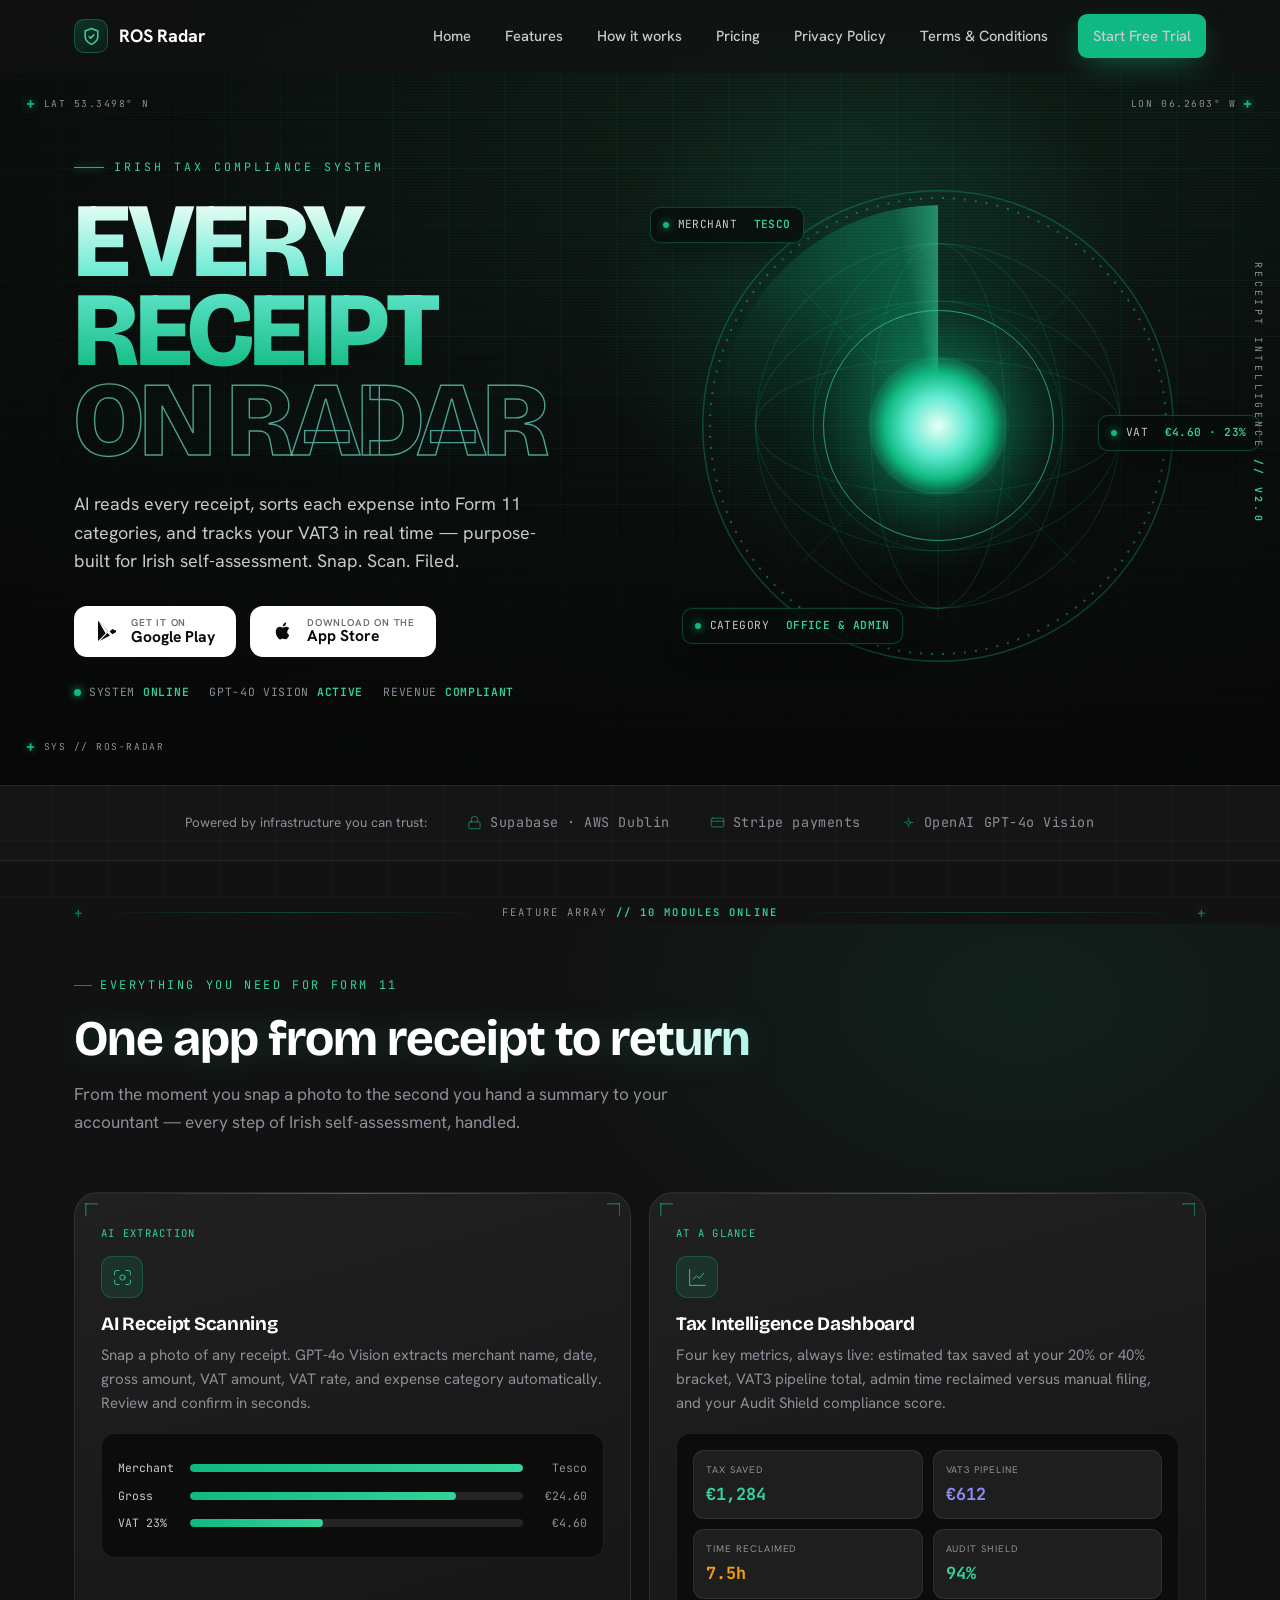
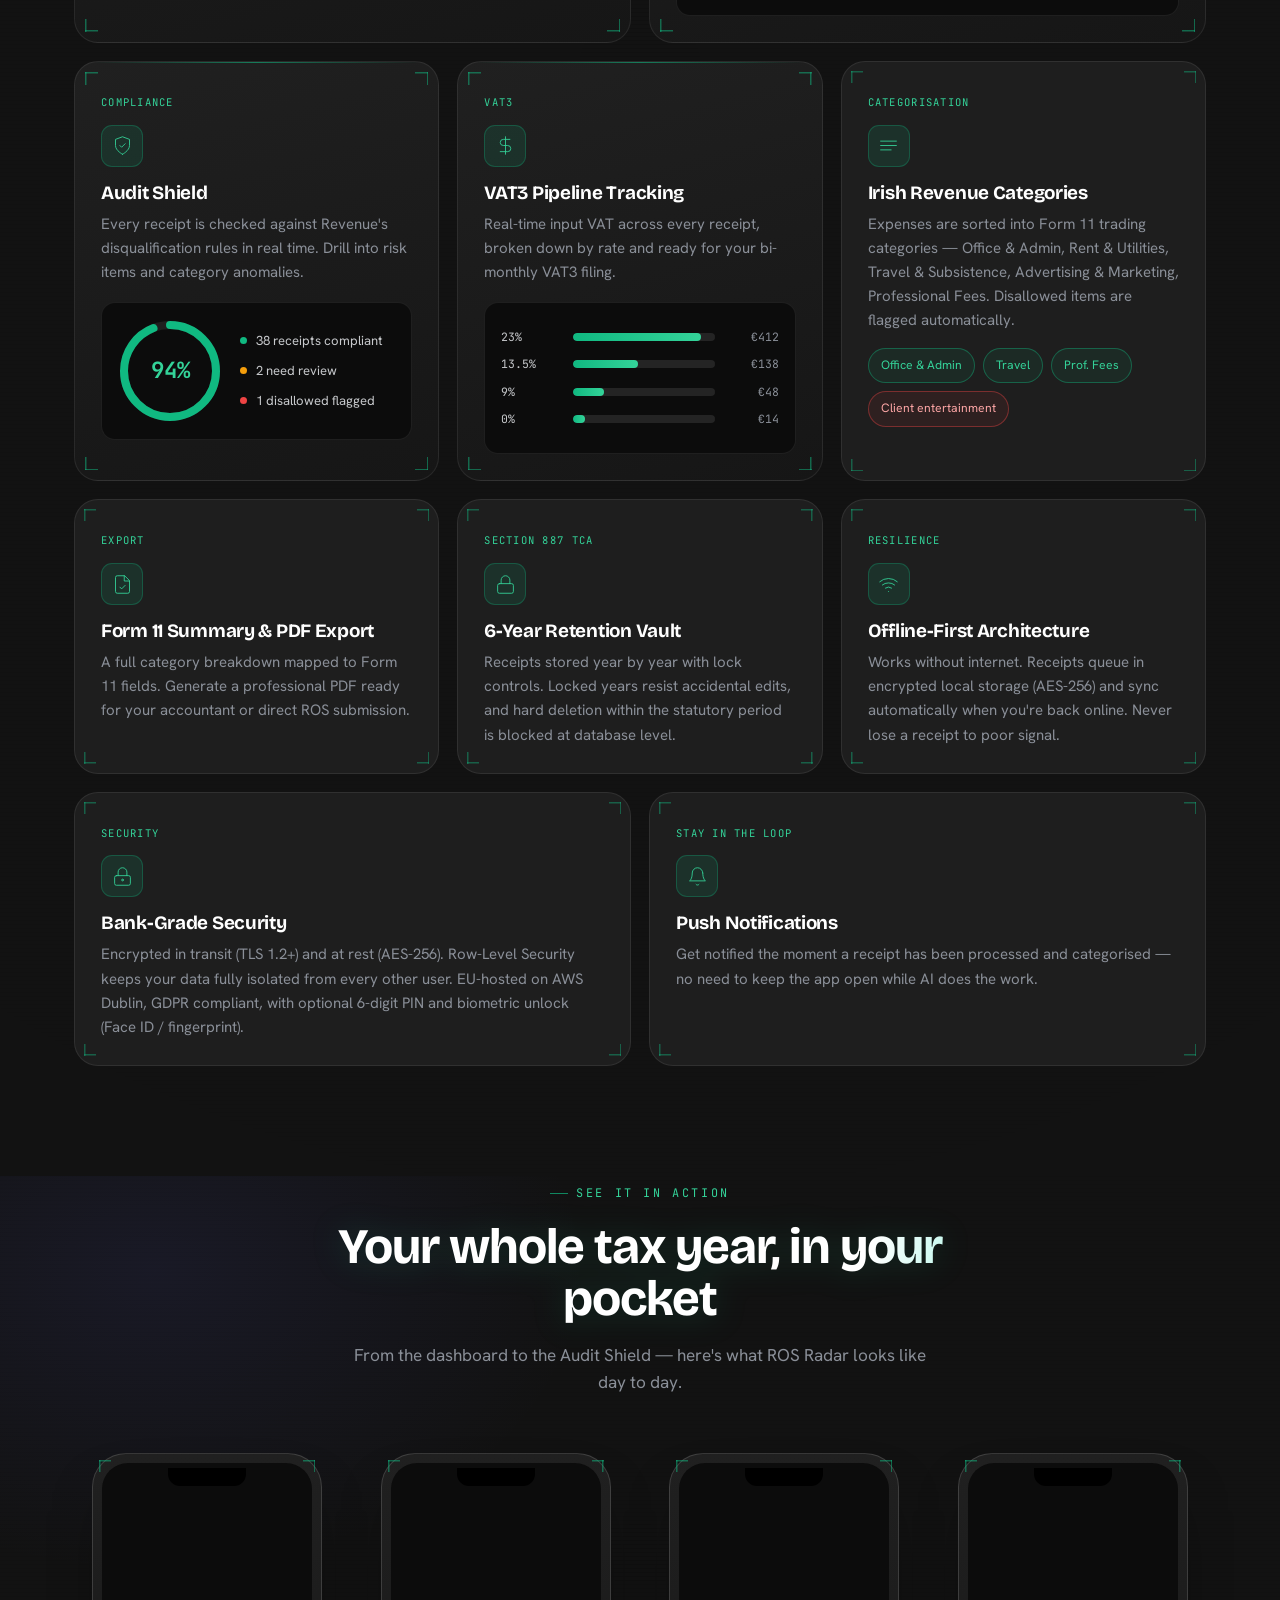
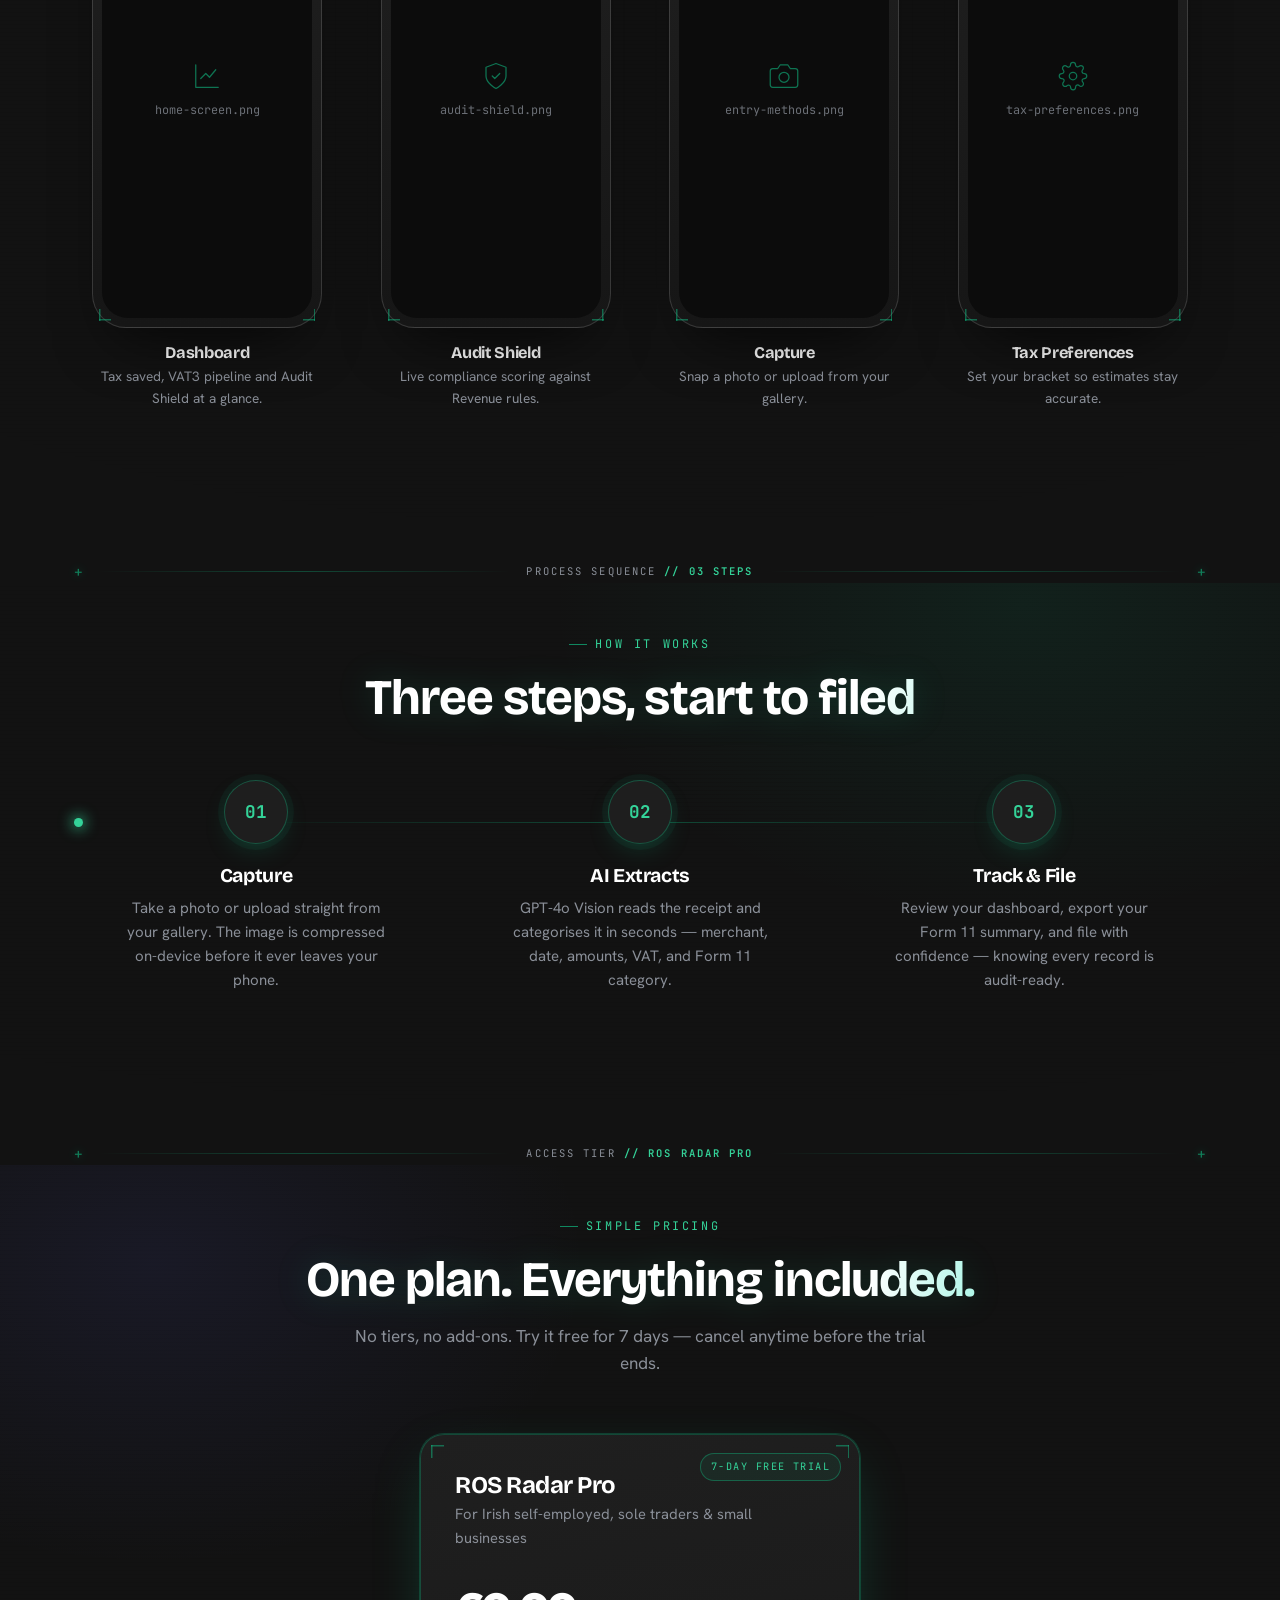
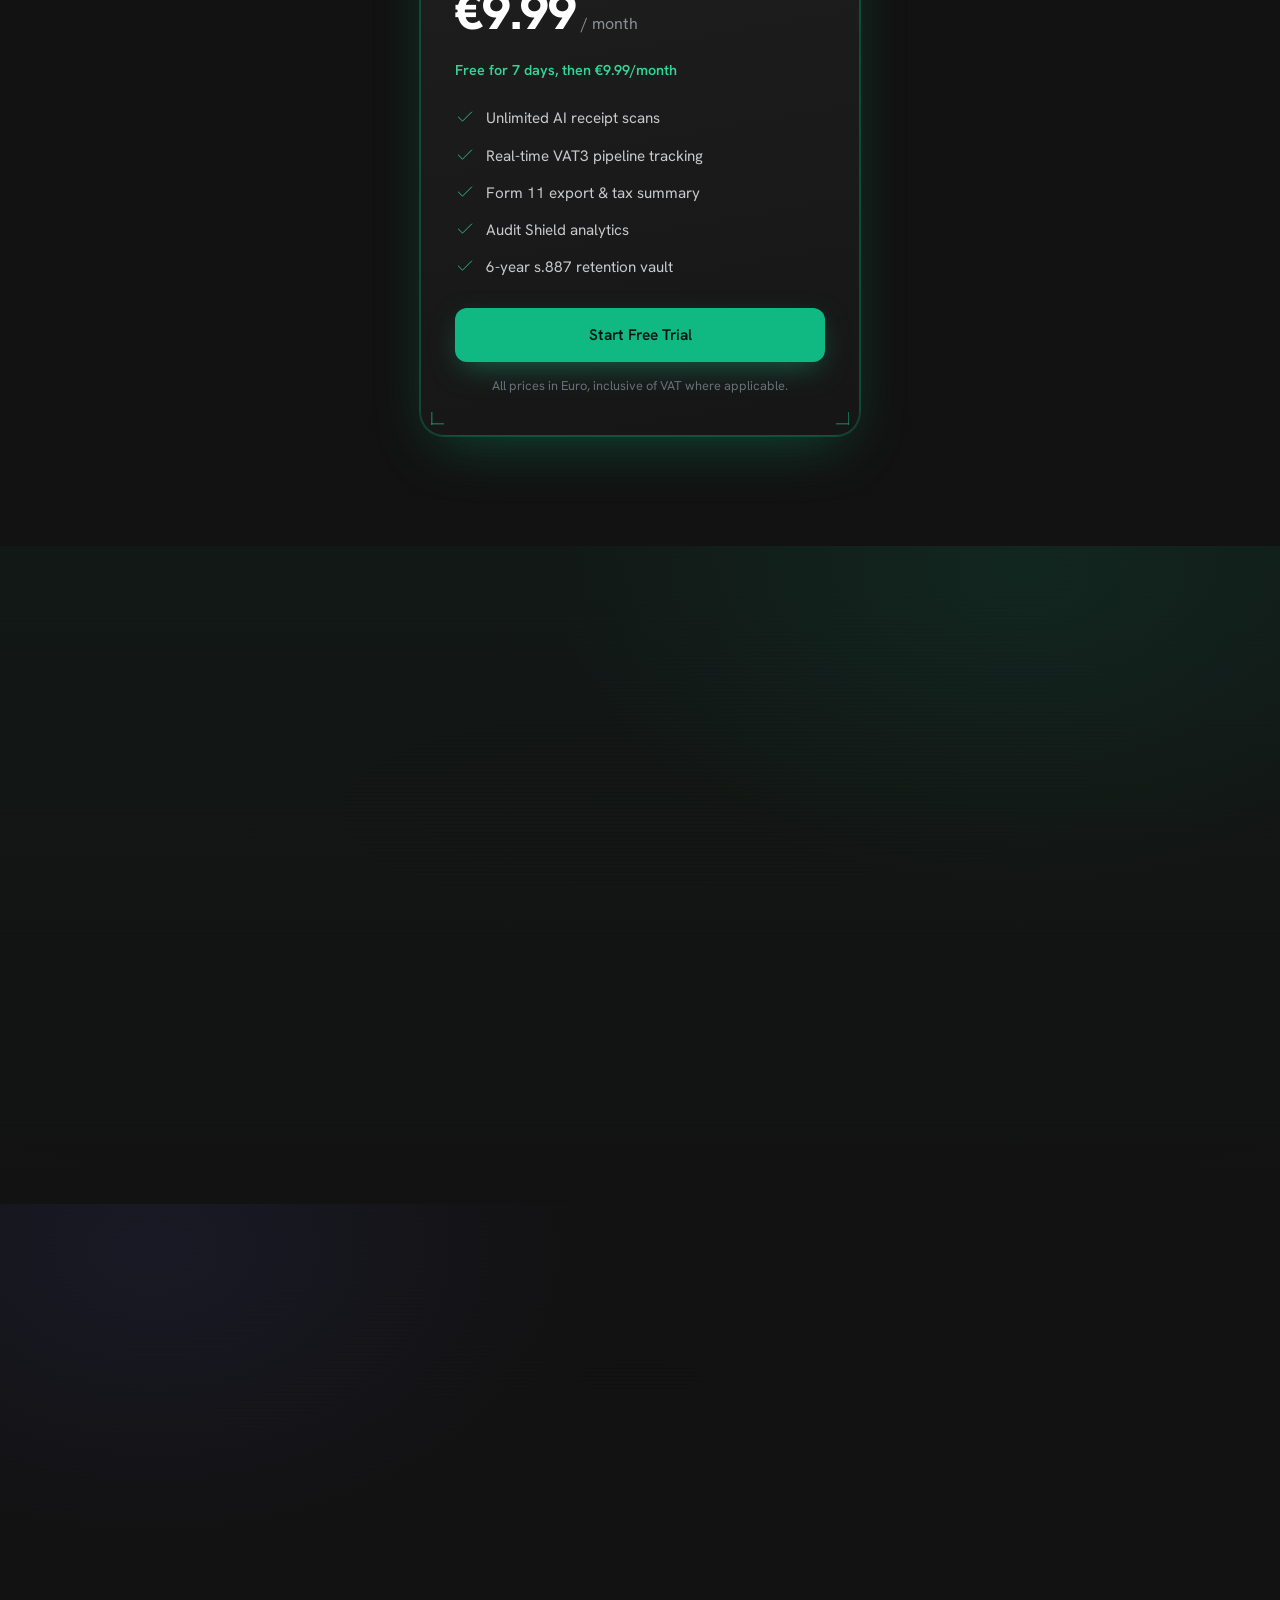
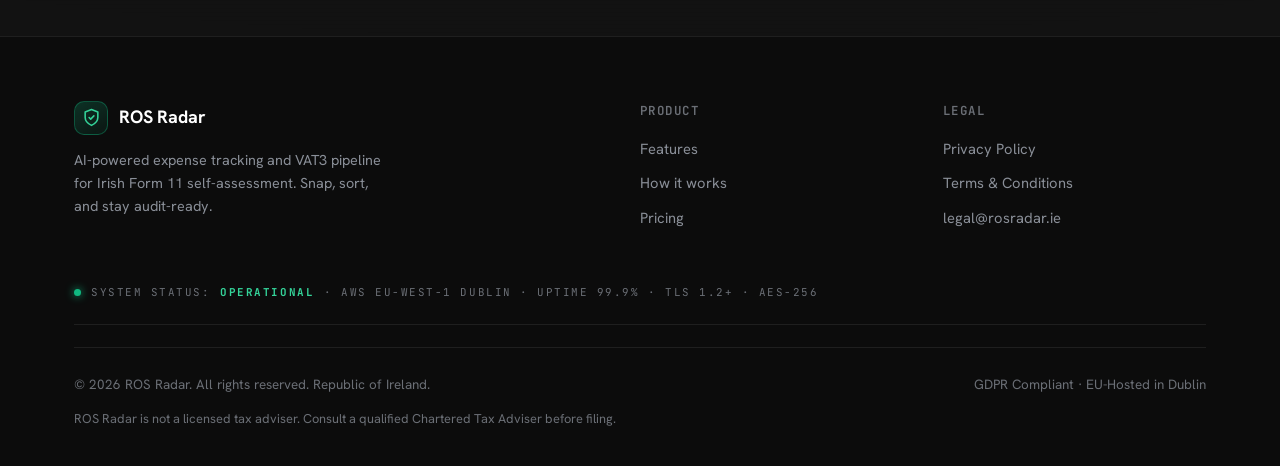
==== index.html @ dfec5cdb "Initial commit: ROS Radar marketing site Sci-fi/HUD themed marketing website for ROS Radar, an Irish" ====
<!DOCTYPE html>
<html lang="en">
<head>
<meta charset="UTF-8" />
<meta name="viewport" content="width=device-width, initial-scale=1.0" />
<title>ROS Radar — AI-Powered Expense Tracking for Irish Tax Compliance</title>
<meta name="description" content="ROS Radar uses AI to scan your receipts, categorise expenses for Irish Revenue, track VAT3, and keep you audit-ready for your Form 11 Self-Assessment. Built for Irish self-employed, sole traders, and small businesses." />
<meta name="theme-color" content="#121212" />
<meta property="og:title" content="ROS Radar — AI Expense Tracking for Irish Tax Compliance" />
<meta property="og:description" content="Snap a receipt. AI extracts the data, categorises it for Form 11, and keeps you audit-ready. Built for Irish self-assessment." />
<meta property="og:type" content="website" />
<link rel="icon" href="data:image/svg+xml,%3Csvg xmlns='http://www.w3.org/2000/svg' viewBox='0 0 24 24' fill='none' stroke='%2310B981' stroke-width='2' stroke-linecap='round' stroke-linejoin='round'%3E%3Cpath d='M12 22s8-4 8-10V5l-8-3-8 3v7c0 6 8 10 8 10z'/%3E%3C/svg%3E" />
<link rel="preconnect" href="https://fonts.googleapis.com">
<link rel="preconnect" href="https://fonts.gstatic.com" crossorigin>
<link href="https://fonts.googleapis.com/css2?family=Bricolage+Grotesque:opsz,wght@12..96,600;12..96,700;12..96,800&family=Hanken+Grotesk:wght@400;500;600;700&family=JetBrains+Mono:wght@500;600;700&display=swap" rel="stylesheet">
<style>
:root{
  --bg:#121212;
  --bg-deep:#0c0c0c;
  --surface:#1E1E1E;
  --surface-2:#242424;
  --surface-3:#2c2c2c;
  --border:rgba(255,255,255,0.08);
  --border-strong:rgba(255,255,255,0.14);
  --emerald:#10B981;
  --emerald-bright:#34D399;
  --emerald-dim:rgba(16,185,129,0.12);
  --amber:#F59E0B;
  --red:#EF4444;
  --indigo:#6366F1;
  --text:#FFFFFF;
  --text-soft:#C7C9CC;
  --text-muted:#8A8F98;
  --faint:#6b6f76;
  --display:"Bricolage Grotesque",-apple-system,BlinkMacSystemFont,"Segoe UI",Roboto,sans-serif;
  --font:"Hanken Grotesk",-apple-system,BlinkMacSystemFont,"Segoe UI",Roboto,Helvetica,Arial,sans-serif;
  --mono:"JetBrains Mono",ui-monospace,"SF Mono","Cascadia Code",Menlo,Consolas,monospace;
  --radius:16px;
  --radius-lg:24px;
  --maxw:1180px;
  --shadow:0 24px 60px -20px rgba(0,0,0,0.6);
  --glow:0 0 0 1px rgba(16,185,129,0.25),0 20px 60px -18px rgba(16,185,129,0.35);
}
*{box-sizing:border-box;margin:0;padding:0}
html{scroll-behavior:smooth;scroll-padding-top:88px;-webkit-text-size-adjust:100%}
body{
  font-family:var(--font);
  background-color:var(--bg);
  background-image:
    linear-gradient(rgba(255,255,255,.02) 1px,transparent 1px),
    linear-gradient(90deg,rgba(255,255,255,.02) 1px,transparent 1px);
  background-size:56px 56px;
  background-position:center top;
  background-attachment:fixed;
  color:var(--text);
  line-height:1.6;
  -webkit-font-smoothing:antialiased;
  overflow-x:hidden;
}
a{color:inherit;text-decoration:none}
img{max-width:100%;display:block}
::selection{background:rgba(16,185,129,0.3);color:#fff}

.wrap{max-width:var(--maxw);margin:0 auto;padding:0 24px;width:100%}

.eyebrow{
  font-family:var(--mono);
  font-size:.74rem;
  letter-spacing:.22em;
  text-transform:uppercase;
  color:var(--emerald-bright);
  display:inline-flex;
  align-items:center;
  gap:8px;
}
.eyebrow::before{content:"";width:18px;height:1px;background:var(--emerald);opacity:.7}

h1,h2,h3{font-family:var(--display);line-height:1.06;letter-spacing:-.02em;font-weight:700}
.section{padding:110px 0;position:relative}
.section-head{max-width:680px;margin-bottom:56px}
.section-head h2{font-size:clamp(2rem,4.4vw,3.1rem);margin:18px 0 16px}
.section-head p{color:var(--text-muted);font-size:1.075rem;max-width:600px}

/* ---------- Buttons ---------- */
.btn{
  display:inline-flex;align-items:center;justify-content:center;gap:10px;
  font-size:.96rem;font-weight:600;font-family:var(--font);
  padding:14px 24px;border-radius:12px;border:1px solid transparent;
  cursor:pointer;transition:transform .18s ease,box-shadow .25s ease,background .2s ease,border-color .2s ease;
  white-space:nowrap;
}
.btn-primary{background:var(--emerald);color:#04130d;box-shadow:0 10px 30px -8px rgba(16,185,129,.5)}
.btn-primary:hover{background:var(--emerald-bright);transform:translateY(-2px);box-shadow:0 16px 40px -10px rgba(16,185,129,.6)}
.btn-ghost{background:var(--surface-2);color:#fff;border-color:var(--border-strong)}
.btn-ghost:hover{background:var(--surface-3);transform:translateY(-2px);border-color:rgba(255,255,255,.25)}
.btn-store{
  background:#fff;color:#0a0a0a;padding:11px 20px;border-radius:13px;gap:12px;align-items:center;
}
.btn-store:hover{transform:translateY(-2px);box-shadow:0 16px 36px -12px rgba(255,255,255,.25)}
.btn-store .sub{display:flex;flex-direction:column;line-height:1.05;text-align:left}
.btn-store .sub small{font-size:.62rem;text-transform:uppercase;letter-spacing:.08em;opacity:.6;font-weight:600}
.btn-store .sub b{font-size:.98rem;font-weight:700}
.btn-store svg{width:24px;height:24px;flex:none}

/* ---------- Nav ---------- */
.nav{
  position:fixed;top:0;left:0;right:0;z-index:100;
  background:rgba(18,18,18,0.72);
  backdrop-filter:saturate(160%) blur(14px);
  -webkit-backdrop-filter:saturate(160%) blur(14px);
  border-bottom:1px solid transparent;
  transition:border-color .3s ease,background .3s ease;
}
.nav.scrolled{border-bottom-color:var(--border);background:rgba(14,14,14,0.85)}
.nav-inner{display:flex;align-items:center;justify-content:space-between;height:72px}
.brand{display:flex;align-items:center;gap:11px;font-weight:700;font-size:1.12rem;letter-spacing:-.01em}
.brand .logo{
  width:34px;height:34px;border-radius:10px;display:grid;place-items:center;
  background:linear-gradient(150deg,rgba(16,185,129,.22),rgba(16,185,129,.06));
  border:1px solid rgba(16,185,129,.35);
}
.brand .logo svg{width:19px;height:19px;stroke:var(--emerald-bright)}
.nav-links{display:flex;align-items:center;gap:6px}
.nav-links a{
  font-size:.92rem;color:var(--text-soft);padding:9px 14px;border-radius:9px;
  transition:color .2s ease,background .2s ease;font-weight:500;
}
.nav-links a:hover{color:#fff;background:var(--surface-2)}
.nav-cta{margin-left:10px}
.nav-toggle{display:none;background:none;border:0;cursor:pointer;padding:8px}
.nav-toggle span{display:block;width:22px;height:2px;background:#fff;border-radius:2px;transition:.25s;margin:5px 0}
.nav-toggle.open span:nth-child(1){transform:translateY(7px) rotate(45deg)}
.nav-toggle.open span:nth-child(2){opacity:0}
.nav-toggle.open span:nth-child(3){transform:translateY(-7px) rotate(-45deg)}

/* ---------- Hero (sci-fi radar HUD) ---------- */
.hero{position:relative;padding:150px 0 84px;overflow:hidden;background:radial-gradient(120% 90% at 65% 18%,#10231b 0%,#0b0f0d 45%,#070807 100%)}
.hero-grid{display:grid;grid-template-columns:1.02fr .98fr;gap:40px;align-items:center;position:relative;z-index:2}
/* layered atmosphere */
.hero-ambient{position:absolute;inset:0;z-index:0;pointer-events:none;
  background:radial-gradient(440px circle at var(--hx,68%) var(--hy,40%),rgba(16,185,129,.18),transparent 62%);transition:background .2s ease}
.hero-mesh{position:absolute;inset:0;z-index:0;pointer-events:none;
  background-image:linear-gradient(rgba(16,185,129,.055) 1px,transparent 1px),linear-gradient(90deg,rgba(16,185,129,.055) 1px,transparent 1px);
  background-size:56px 56px;
  -webkit-mask:radial-gradient(125% 85% at 62% 32%,#000 28%,transparent 76%);
  mask:radial-gradient(125% 85% at 62% 32%,#000 28%,transparent 76%);}
.hero-crt{position:absolute;inset:0;z-index:1;pointer-events:none;opacity:.35;
  background:repeating-linear-gradient(0deg,transparent 0 2px,rgba(0,0,0,.5) 2px 3px)}
.hero .wrap{position:relative;z-index:2}

/* corner reticles + HUD frame */
.reticle{position:absolute;z-index:3;font-family:var(--mono);font-size:.6rem;letter-spacing:.16em;color:var(--text-muted);display:flex;align-items:center;gap:7px;pointer-events:none;text-transform:uppercase}
.reticle::before{content:"+";color:var(--emerald);font-size:.95rem;font-weight:700;text-shadow:0 0 8px rgba(16,185,129,.7)}
.reticle.tl{top:92px;left:26px}
.reticle.tr{top:92px;right:26px;flex-direction:row-reverse}
.reticle.bl{bottom:26px;left:26px}
.hero-vtext{position:absolute;right:14px;top:50%;transform:translateY(-50%);z-index:3;writing-mode:vertical-rl;font-family:var(--mono);font-size:.62rem;letter-spacing:.34em;text-transform:uppercase;color:var(--text-muted);pointer-events:none}
.hero-vtext b{color:var(--emerald-bright)}

/* copy */
.hero-eyebrow{font-family:var(--mono);font-size:.72rem;letter-spacing:.26em;text-transform:uppercase;color:var(--emerald-bright);display:inline-flex;align-items:center;gap:10px}
.hero-eyebrow::before{content:"";width:30px;height:1px;background:var(--emerald);box-shadow:0 0 8px var(--emerald)}
.hero-title{font-family:var(--display);font-weight:800;text-transform:uppercase;font-size:clamp(2.9rem,8.4vw,6.6rem);line-height:.85;letter-spacing:-.03em;margin:20px 0 0}
.hero-title .l{display:block;
  background:linear-gradient(180deg,#f3fff9 0%,#69ead2 44%,#10B981 100%);
  -webkit-background-clip:text;background-clip:text;color:transparent;
  animation:titleglow 4.5s ease-in-out infinite}
.hero-title .l.ghost{background:none;color:transparent;-webkit-text-fill-color:transparent;
  -webkit-text-stroke:1.4px rgba(110,238,214,.66);text-stroke:1.4px rgba(110,238,214,.66);animation:none;
  filter:drop-shadow(0 0 20px rgba(16,185,129,.3))}
@keyframes titleglow{0%,100%{filter:drop-shadow(0 2px 22px rgba(16,185,129,.30))}50%{filter:drop-shadow(0 2px 40px rgba(16,185,129,.6))}}
.hero-sub{color:var(--text-soft);font-size:1.12rem;margin:24px 0 0;max-width:480px}
.hero-actions{display:flex;gap:14px;margin-top:30px;flex-wrap:wrap}
.hero-status{display:flex;gap:20px;flex-wrap:wrap;margin-top:26px;font-family:var(--mono);font-size:.71rem;letter-spacing:.06em;color:var(--text-muted);text-transform:uppercase}
.hero-status span{display:inline-flex;align-items:center;gap:8px}
.hero-status b{color:var(--emerald-bright);font-weight:600}
.hero-status .live{width:7px;height:7px;border-radius:50%;background:var(--emerald);box-shadow:0 0 9px var(--emerald);animation:pulse 1.6s ease-in-out infinite}
@keyframes pulse{0%,100%{opacity:1;transform:scale(1)}50%{opacity:.35;transform:scale(.8)}}

/* radar scope */
.hero-visual{position:relative;display:grid;place-items:center;min-height:520px}
.scope{position:relative;width:min(480px,88vw);aspect-ratio:1;display:grid;place-items:center;transition:transform .3s ease}
.scope-svg{position:absolute;inset:0;width:100%;height:100%;overflow:visible}
.scope-sweep{position:absolute;inset:4%;border-radius:50%;z-index:2;
  background:conic-gradient(from 0deg,rgba(16,185,129,0) 0deg,rgba(16,185,129,0) 268deg,rgba(16,185,129,.05) 300deg,rgba(16,185,129,.32) 348deg,rgba(52,211,153,.6) 360deg);
  -webkit-mask:radial-gradient(circle,transparent 0,#000 2.2%);mask:radial-gradient(circle,transparent 0,#000 2.2%);
  animation:sweep 4.5s linear infinite}
@keyframes sweep{to{transform:rotate(360deg)}}
.scope-core{position:absolute;width:30%;aspect-ratio:1;border-radius:50%;z-index:3;
  background:radial-gradient(circle,#e9fff7 0%,#5eead0 30%,#10B981 52%,rgba(16,185,129,.35) 68%,transparent 78%);
  box-shadow:0 0 70px 12px rgba(16,185,129,.5);animation:corepulse 3.2s ease-in-out infinite}
@keyframes corepulse{0%,100%{transform:scale(.9);opacity:.85}50%{transform:scale(1.08);opacity:1}}
.scope-core::after,.scope-core::before{content:"";position:absolute;inset:-30%;border-radius:50%;border:1px solid rgba(52,211,153,.4);animation:ringout 3.2s ease-out infinite}
.scope-core::before{animation-delay:1.6s}
@keyframes ringout{0%{transform:scale(.55);opacity:.8}100%{transform:scale(1.7);opacity:0}}
.scope .blip{position:absolute;width:9px;height:9px;border-radius:50%;background:var(--emerald-bright);box-shadow:0 0 14px 3px rgba(52,211,153,.8);z-index:4;opacity:0;animation:blip 4.5s linear infinite}
.scope .blip.b1{top:30%;left:64%;animation-delay:1s}
.scope .blip.b2{top:62%;left:38%;animation-delay:2.4s}
.scope .blip.b3{top:46%;left:72%;animation-delay:3.5s}
@keyframes blip{0%{opacity:0;transform:scale(.4)}5%{opacity:1;transform:scale(1)}20%{opacity:0;transform:scale(1.8)}100%{opacity:0}}

/* HUD readout chips around scope */
.float-chip{position:absolute;z-index:5;background:rgba(8,14,11,.85);border:1px solid rgba(16,185,129,.3);
  border-radius:10px;padding:8px 12px;display:flex;align-items:center;gap:9px;font-family:var(--mono);font-size:.7rem;
  letter-spacing:.04em;text-transform:uppercase;color:var(--text-soft);backdrop-filter:blur(8px);
  box-shadow:0 14px 30px -12px rgba(0,0,0,.8),0 0 0 1px rgba(16,185,129,.05);animation:floaty 5s ease-in-out infinite}
.float-chip::before{content:"";width:6px;height:6px;border-radius:50%;background:var(--emerald);box-shadow:0 0 8px var(--emerald);flex:none}
.float-chip b{color:var(--emerald-bright);font-weight:600}
.fc-1{top:8%;left:-4%;animation-delay:0s}
.fc-2{top:48%;right:-10%;animation-delay:.9s}
.fc-3{bottom:8%;left:2%;animation-delay:1.7s}
@keyframes floaty{0%,100%{transform:translateY(0)}50%{transform:translateY(-8px)}}

/* logos strip */
.strip{border-top:1px solid var(--border);border-bottom:1px solid var(--border);padding:26px 0;background:rgba(255,255,255,.012)}
.strip-inner{display:flex;align-items:center;justify-content:center;gap:40px;flex-wrap:wrap;color:var(--text-muted);font-size:.84rem}
.strip-inner b{color:var(--text-soft)}
.strip-inner .pill{display:inline-flex;align-items:center;gap:8px;font-family:var(--mono);letter-spacing:.04em}
.strip-inner .pill svg{width:15px;height:15px;stroke:var(--emerald);flex:none}

/* ---------- Bento features ---------- */
.bento{display:grid;grid-template-columns:repeat(6,1fr);gap:18px}
.card{
  background:var(--surface);border:1px solid var(--border);border-radius:var(--radius-lg);
  padding:26px;position:relative;overflow:hidden;
  transition:transform .25s ease,border-color .25s ease,background .25s ease;
}
.card:hover{transform:translateY(-4px);border-color:var(--border-strong);background:#212121}
.card .ic{
  width:42px;height:42px;border-radius:11px;display:grid;place-items:center;margin-bottom:16px;
  background:var(--emerald-dim);border:1px solid rgba(16,185,129,.28);
}
.card .ic svg{width:21px;height:21px;stroke:var(--emerald-bright)}
.card h3{font-size:1.18rem;margin-bottom:9px;letter-spacing:-.015em}
.card p{color:var(--text-muted);font-size:.94rem}
.card .tag{display:inline-block;font-family:var(--mono);font-size:.66rem;letter-spacing:.12em;text-transform:uppercase;color:var(--emerald-bright);margin-bottom:14px}
.b3{grid-column:span 3}
.b2{grid-column:span 2}
.card.showcase{background:linear-gradient(165deg,#202020,#161616)}

/* showcase visuals */
.viz{margin-top:18px;border-radius:14px;border:1px solid var(--border);background:var(--bg-deep);padding:16px}
.metric-tiles{display:grid;grid-template-columns:1fr 1fr;gap:10px}
.mt{background:var(--surface);border:1px solid var(--border);border-radius:11px;padding:11px 12px}
.mt small{display:block;color:var(--text-muted);font-size:.6rem;text-transform:uppercase;letter-spacing:.1em}
.mt b{font-family:var(--mono);font-size:1.05rem;display:block;margin-top:3px}
.mt.green b{color:var(--emerald-bright)}
.mt.indigo b{color:#8b8df5}
.mt.amber b{color:var(--amber)}

.vat-row{display:flex;align-items:center;gap:10px;margin:9px 0;font-size:.78rem}
.vat-row .lbl{width:62px;color:var(--text-soft);font-family:var(--mono);font-size:.72rem}
.vat-row .track{flex:1;height:8px;background:var(--surface-2);border-radius:5px;overflow:hidden}
.vat-row .track i{display:block;height:100%;border-radius:5px;background:linear-gradient(90deg,var(--emerald),var(--emerald-bright))}
.vat-row .amt{font-family:var(--mono);color:var(--text-muted);width:54px;text-align:right;font-size:.72rem}

.shield-viz{display:flex;align-items:center;gap:18px}
.ring-prog{position:relative;width:104px;height:104px;flex:none}
.ring-prog svg{transform:rotate(-90deg)}
.ring-prog .val{position:absolute;inset:0;display:grid;place-items:center;font-family:var(--mono);font-weight:700;font-size:1.4rem;color:var(--emerald-bright)}
.shield-list{display:flex;flex-direction:column;gap:9px;font-size:.82rem}
.shield-list .li{display:flex;align-items:center;gap:9px;color:var(--text-soft)}
.shield-list .li .d{width:7px;height:7px;border-radius:50%;flex:none}
.d-green{background:var(--emerald)}.d-amber{background:var(--amber)}.d-red{background:var(--red)}

.cat-chips{display:flex;flex-wrap:wrap;gap:8px}
.chip{font-size:.76rem;padding:7px 12px;border-radius:999px;border:1px solid var(--border-strong);background:var(--surface);color:var(--text-soft)}
.chip.ok{border-color:rgba(16,185,129,.4);color:var(--emerald-bright);background:rgba(16,185,129,.08)}
.chip.no{border-color:rgba(239,68,68,.4);color:#fca5a5;background:rgba(239,68,68,.08)}

/* ---------- Screenshot showcase ---------- */
.shots{display:grid;grid-template-columns:repeat(4,1fr);gap:22px;align-items:start}
.shot{text-align:center}
.shot-frame{
  position:relative;border-radius:34px;background:linear-gradient(180deg,#202020,#161616);
  border:1px solid var(--border-strong);padding:9px;margin:0 auto 16px;max-width:230px;
  box-shadow:0 30px 60px -26px rgba(0,0,0,.7);transition:transform .3s ease,box-shadow .3s ease;
}
.shot:hover .shot-frame{transform:translateY(-6px);box-shadow:0 40px 70px -26px rgba(16,185,129,.28)}
.shot-frame::before{content:"";position:absolute;top:14px;left:50%;transform:translateX(-50%);width:78px;height:18px;background:#000;border-radius:0 0 12px 12px;z-index:3}
.shot-screen{border-radius:26px;overflow:hidden;background:var(--bg-deep);aspect-ratio:9/19.5;position:relative}
.shot-screen img{width:100%;height:100%;object-fit:cover}
.shot-ph{position:absolute;inset:0;display:flex;flex-direction:column;align-items:center;justify-content:center;gap:10px;color:var(--faint);padding:20px;text-align:center}
.shot-ph svg{width:30px;height:30px;stroke:var(--emerald);opacity:.6}
.shot-ph span{font-size:.74rem;font-family:var(--mono)}
.shot h3{font-size:1.02rem;margin-bottom:5px}
.shot p{color:var(--text-muted);font-size:.85rem;max-width:230px;margin:0 auto}
@media(max-width:960px){.shots{grid-template-columns:repeat(2,1fr);gap:30px 22px}}
@media(max-width:520px){.shots{grid-template-columns:1fr;gap:40px}}

/* ---------- How it works ---------- */
.steps{display:grid;grid-template-columns:repeat(3,1fr);gap:20px;position:relative}
.steps::before{content:"";position:absolute;top:42px;left:14%;right:14%;height:1px;background:linear-gradient(90deg,transparent,rgba(16,185,129,.35),transparent);z-index:0}
.step{position:relative;z-index:1;text-align:center;padding:0 10px}
.step .num{
  width:64px;height:64px;border-radius:50%;margin:0 auto 22px;display:grid;place-items:center;
  background:var(--surface);border:1px solid rgba(16,185,129,.35);font-family:var(--mono);font-size:1.1rem;
  font-weight:700;color:var(--emerald-bright);box-shadow:0 0 0 6px rgba(16,185,129,.06),0 10px 30px -12px rgba(16,185,129,.4);
}
.step h3{font-size:1.22rem;margin-bottom:9px}
.step p{color:var(--text-muted);font-size:.94rem;max-width:280px;margin:0 auto}

/* ---------- Pricing ---------- */
.pricing-wrap{display:grid;place-items:center}
.price-card{
  width:100%;max-width:440px;background:linear-gradient(170deg,#1f1f1f,#161616);
  border:1px solid rgba(16,185,129,.3);border-radius:var(--radius-lg);padding:38px 34px;position:relative;
  box-shadow:var(--glow);
}
.price-card .ribbon{position:absolute;top:18px;right:18px;font-family:var(--mono);font-size:.64rem;letter-spacing:.14em;text-transform:uppercase;color:var(--emerald-bright);border:1px solid rgba(16,185,129,.4);padding:5px 10px;border-radius:999px;background:rgba(16,185,129,.08)}
.price-card h3{font-size:1.5rem}
.price-card .plan-sub{color:var(--text-muted);font-size:.92rem;margin-top:4px}
.price-amt{display:flex;align-items:baseline;gap:6px;margin:22px 0 6px}
.price-amt .num{font-size:3.2rem;font-weight:800;letter-spacing:-.03em}
.price-amt .per{color:var(--text-muted);font-size:1rem}
.price-trial{color:var(--emerald-bright);font-size:.9rem;font-weight:600;margin-bottom:24px}
.feat-list{list-style:none;display:flex;flex-direction:column;gap:13px;margin:24px 0 28px}
.feat-list li{display:flex;gap:11px;align-items:flex-start;font-size:.95rem;color:var(--text-soft)}
.feat-list svg{width:20px;height:20px;flex:none;stroke:var(--emerald-bright);margin-top:1px}
.price-card .btn{width:100%}
.price-note{text-align:center;color:var(--faint);font-size:.8rem;margin-top:14px}

/* ---------- Trust ---------- */
.trust-band{background:linear-gradient(180deg,rgba(16,185,129,.04),transparent)}
.badges{display:grid;grid-template-columns:repeat(3,1fr);gap:16px;margin-bottom:34px}
.badge{
  background:var(--surface);border:1px solid var(--border);border-radius:var(--radius);padding:22px;
  display:flex;gap:14px;align-items:center;
}
.badge .bi{width:46px;height:46px;border-radius:12px;display:grid;place-items:center;background:var(--emerald-dim);border:1px solid rgba(16,185,129,.28);flex:none}
.badge .bi svg{width:23px;height:23px;stroke:var(--emerald-bright)}
.badge b{display:block;font-size:.98rem}
.badge small{color:var(--text-muted);font-size:.82rem}
.processors{display:flex;gap:14px;flex-wrap:wrap;justify-content:center;color:var(--text-muted);font-size:.88rem;text-align:center}
.proc{background:var(--surface);border:1px solid var(--border);border-radius:12px;padding:14px 18px;flex:1;min-width:200px}
.proc b{color:var(--text);display:block;font-size:.92rem;margin-bottom:3px}
.proc span{font-size:.8rem}

/* ---------- CTA banner ---------- */
.cta-banner{
  background:linear-gradient(150deg,rgba(16,185,129,.14),rgba(99,102,241,.08));
  border:1px solid rgba(16,185,129,.25);border-radius:var(--radius-lg);
  padding:52px;text-align:center;position:relative;overflow:hidden;
}
.cta-banner h2{font-size:clamp(1.7rem,3.6vw,2.5rem);margin-bottom:14px}
.cta-banner p{color:var(--text-soft);max-width:520px;margin:0 auto 28px}
.cta-banner .hero-actions{justify-content:center}

/* ---------- Footer ---------- */
.footer{border-top:1px solid var(--border);padding:64px 0 36px;background:var(--bg-deep)}
.foot-grid{display:grid;grid-template-columns:2fr 1fr 1fr;gap:40px;margin-bottom:44px}
.foot-brand p{color:var(--text-muted);font-size:.9rem;max-width:320px;margin-top:14px}
.foot-col h4{font-size:.78rem;text-transform:uppercase;letter-spacing:.12em;color:var(--faint);margin-bottom:16px;font-family:var(--mono);font-weight:600}
.foot-col a,.foot-col span{display:block;color:var(--text-muted);font-size:.92rem;margin-bottom:11px;transition:color .2s}
.foot-col a:hover{color:var(--emerald-bright)}
.foot-bottom{border-top:1px solid var(--border);padding-top:26px;display:flex;justify-content:space-between;gap:18px;flex-wrap:wrap;color:var(--faint);font-size:.84rem}
.disclaimer{color:var(--faint);font-size:.8rem;margin-top:14px;max-width:560px;line-height:1.6}

/* ---------- Scroll progress ---------- */
.progress{position:fixed;top:0;left:0;height:3px;width:100%;transform:scaleX(0);transform-origin:0 50%;z-index:200;background:linear-gradient(90deg,var(--emerald),var(--emerald-bright),var(--indigo));box-shadow:0 0 12px rgba(16,185,129,.5)}

/* ---------- Hero load reveal ---------- */
@keyframes rise{from{opacity:0;transform:translateY(20px)}to{opacity:1;transform:none}}
.hero-copy>*{animation:rise .75s both cubic-bezier(.2,.8,.2,1)}
.hero-copy>*:nth-child(1){animation-delay:.05s}
.hero-copy>*:nth-child(2){animation-delay:.14s}
.hero-copy>*:nth-child(3){animation-delay:.23s}
.hero-copy>*:nth-child(4){animation-delay:.32s}
.hero-copy>*:nth-child(5){animation-delay:.41s}
.hero-visual{animation:rise .9s .3s both cubic-bezier(.2,.8,.2,1)}

/* ---------- Radar blips ---------- */
.radar .blip{position:absolute;width:9px;height:9px;border-radius:50%;background:var(--emerald-bright);box-shadow:0 0 14px 2px rgba(52,211,153,.7);opacity:0;animation:blip 5s linear infinite}
@keyframes blip{0%{opacity:0;transform:scale(.4)}4%{opacity:1;transform:scale(1)}16%{opacity:0;transform:scale(1.6)}100%{opacity:0}}
.blip.b1{top:24%;left:62%;animation-delay:1.1s}
.blip.b2{top:64%;left:34%;animation-delay:2.6s}
.blip.b3{top:44%;left:74%;animation-delay:3.9s}

/* phone tilt */
.hero-visual{perspective:1100px}
.phone{transition:transform .25s ease,box-shadow .25s ease}

/* ---------- Card cursor spotlight ---------- */
.card::after{content:"";position:absolute;inset:0;border-radius:inherit;pointer-events:none;opacity:0;transition:opacity .35s ease;background:radial-gradient(300px circle at var(--mx,50%) var(--my,50%),rgba(16,185,129,.13),transparent 60%)}
.card:hover::after{opacity:1}

/* ---------- Bar fill on reveal ---------- */
.track i,.fd-bar i{transition:width 1.3s cubic-bezier(.2,.8,.2,1)}
.reveal:not(.in) .track i{width:0!important}

/* ---------- Button shine ---------- */
.btn-primary,.btn-store{position:relative;overflow:hidden}
.btn-primary::after,.btn-store::after{content:"";position:absolute;top:0;left:-120%;width:60%;height:100%;background:linear-gradient(100deg,transparent,rgba(255,255,255,.35),transparent);transform:skewX(-18deg);transition:left .6s ease}
.btn-primary:hover::after,.btn-store:hover::after{left:140%}

/* ---------- Reveal animation ---------- */
.reveal{opacity:0;transform:translateY(22px);transition:opacity .7s ease,transform .7s ease}
.reveal.in{opacity:1;transform:none}
.reveal.d1{transition-delay:.08s}
.reveal.d2{transition-delay:.16s}
.reveal.d3{transition-delay:.24s}

/* ---------- Sci-fi HUD (page-wide) ---------- */
.hud-divider{display:flex;align-items:center;gap:16px;max-width:var(--maxw);margin:0 auto;padding:40px 24px 0}
.hud-divider+.section{padding-top:44px}
.hud-divider::before,.hud-divider::after{content:"+";color:var(--emerald);font-family:var(--mono);font-size:.9rem;opacity:.65;text-shadow:0 0 8px rgba(16,185,129,.6)}
.hud-divider .seg{flex:1;height:1px;background:linear-gradient(90deg,transparent,rgba(16,185,129,.32),transparent)}
.hud-divider .lbl{font-family:var(--mono);font-size:.66rem;letter-spacing:.2em;text-transform:uppercase;color:var(--text-muted);white-space:nowrap}
.hud-divider .lbl b{color:var(--emerald-bright);font-weight:600}

/* corner brackets */
.hud-corners{position:absolute;inset:10px;pointer-events:none;z-index:1;
  --c:rgba(16,185,129,.5);--s:13px;--t:1.5px;
  background:
    linear-gradient(var(--c),var(--c)) 0 0/var(--s) var(--t) no-repeat,
    linear-gradient(var(--c),var(--c)) 0 0/var(--t) var(--s) no-repeat,
    linear-gradient(var(--c),var(--c)) 100% 0/var(--s) var(--t) no-repeat,
    linear-gradient(var(--c),var(--c)) 100% 0/var(--t) var(--s) no-repeat,
    linear-gradient(var(--c),var(--c)) 0 100%/var(--s) var(--t) no-repeat,
    linear-gradient(var(--c),var(--c)) 0 100%/var(--t) var(--s) no-repeat,
    linear-gradient(var(--c),var(--c)) 100% 100%/var(--s) var(--t) no-repeat,
    linear-gradient(var(--c),var(--c)) 100% 100%/var(--t) var(--s) no-repeat;}

/* showcase scan-line accent */
.card.showcase::before{content:"";position:absolute;top:0;left:18px;right:18px;height:1px;z-index:1;background:linear-gradient(90deg,transparent,rgba(16,185,129,.6),transparent)}

/* steps traveling pulse */
.steps::after{content:"";position:absolute;top:38px;width:9px;height:9px;border-radius:50%;background:var(--emerald-bright);box-shadow:0 0 14px 2px rgba(52,211,153,.8);z-index:1;animation:travel 4.5s linear infinite}
@keyframes travel{0%{left:14%;opacity:0}8%{opacity:1}92%{opacity:1}100%{left:86%;opacity:0}}

/* footer status */
.foot-status{font-family:var(--mono);font-size:.68rem;letter-spacing:.14em;text-transform:uppercase;color:var(--faint);display:flex;align-items:center;gap:10px;flex-wrap:wrap;padding-bottom:22px;margin-bottom:22px;border-bottom:1px solid var(--border)}
.foot-status b{color:var(--emerald-bright)}
.foot-status .live{width:7px;height:7px;border-radius:50%;background:var(--emerald);box-shadow:0 0 9px var(--emerald);animation:pulse 1.6s ease-in-out infinite}

/* ---------- Heading FX (holographic sheen) ---------- */
h2{
  color:#fff;-webkit-text-fill-color:transparent;
  background:linear-gradient(100deg,#fff 0%,#fff 38%,#7df0d8 50%,#fff 62%,#fff 100%);
  background-size:220% 100%;-webkit-background-clip:text;background-clip:text;
  animation:sheen 7s linear infinite;
  filter:drop-shadow(0 1px 16px rgba(16,185,129,.20));
}
@keyframes sheen{0%{background-position:165% 0}100%{background-position:-65% 0}}
h2:hover{animation:sheen 7s linear infinite,glitch .42s steps(2,end) 2}
@keyframes glitch{
  0%{text-shadow:1.5px 0 rgba(239,68,68,.65),-1.5px 0 rgba(99,102,241,.65)}
  50%{text-shadow:-1.5px 0 rgba(16,185,129,.65),1.5px 0 rgba(99,102,241,.65)}
  100%{text-shadow:none}
}
.card h3,.step h3,.shot h3,.price-card h3{
  color:#fff;-webkit-text-fill-color:transparent;
  background:linear-gradient(100deg,#fff,#fff 45%,#9ff3e0 55%,#fff 70%);
  background-size:220% 100%;-webkit-background-clip:text;background-clip:text;
  animation:sheen 9s linear infinite;
}
.card:hover h3{filter:drop-shadow(0 0 10px rgba(16,185,129,.45))}

/* ---------- Section backgrounds (atmospheric) ---------- */
.section{isolation:isolate}
.section::before{content:"";position:absolute;inset:0;z-index:-1;pointer-events:none;
  background:radial-gradient(720px 480px at 80% 4%,rgba(16,185,129,.09),transparent 66%);
  animation:secglow 9s ease-in-out infinite}
.section:nth-of-type(even)::before{background:radial-gradient(660px 460px at 12% 10%,rgba(99,102,241,.09),transparent 66%)}
.section::after{content:"";position:absolute;inset:0;z-index:-1;pointer-events:none;opacity:.5;
  background:repeating-linear-gradient(0deg,transparent 0 3px,rgba(0,0,0,.12) 3px 4px);
  -webkit-mask:radial-gradient(120% 80% at 50% 40%,#000,transparent 80%);
  mask:radial-gradient(120% 80% at 50% 40%,#000,transparent 80%)}
@keyframes secglow{0%,100%{opacity:.6}50%{opacity:1}}

/* ---------- Universal HUD corners on every box ---------- */
.badge,.proc{position:relative}
.card:not(.showcase)::before,
.badge::before,
.proc::before,
.shot-frame::after{
  content:"";position:absolute;inset:9px;pointer-events:none;z-index:2;
  --c:rgba(16,185,129,.42);--s:12px;--t:1.5px;
  background:
    linear-gradient(var(--c),var(--c)) 0 0/var(--s) var(--t) no-repeat,
    linear-gradient(var(--c),var(--c)) 0 0/var(--t) var(--s) no-repeat,
    linear-gradient(var(--c),var(--c)) 100% 0/var(--s) var(--t) no-repeat,
    linear-gradient(var(--c),var(--c)) 100% 0/var(--t) var(--s) no-repeat,
    linear-gradient(var(--c),var(--c)) 0 100%/var(--s) var(--t) no-repeat,
    linear-gradient(var(--c),var(--c)) 0 100%/var(--t) var(--s) no-repeat,
    linear-gradient(var(--c),var(--c)) 100% 100%/var(--s) var(--t) no-repeat,
    linear-gradient(var(--c),var(--c)) 100% 100%/var(--t) var(--s) no-repeat;}
.shot-frame::after{inset:6px;--c:rgba(16,185,129,.5)}

/* ---------- Responsive ---------- */
@media(max-width:960px){
  .hero-grid{grid-template-columns:1fr;gap:30px}
  .hero-visual{min-height:440px;order:-1}
  .hero{padding:130px 0 70px}
  .hero-vtext{display:none}
  .reticle.tr{display:none}
  .bento{grid-template-columns:repeat(2,1fr)}
  .b3,.b2{grid-column:span 1}
  .b3.wide{grid-column:span 2}
  .foot-grid{grid-template-columns:1fr 1fr}
  .badges{grid-template-columns:1fr}
}
@media(max-width:760px){
  .nav-links{
    position:fixed;top:72px;left:0;right:0;flex-direction:column;align-items:stretch;gap:4px;
    background:rgba(12,12,12,.97);backdrop-filter:blur(14px);padding:16px 20px 24px;
    border-bottom:1px solid var(--border);transform:translateY(-130%);transition:transform .3s ease;
  }
  .nav-links.open{transform:translateY(0)}
  .nav-links a{padding:13px 14px}
  .nav-cta{margin:8px 0 0}
  .nav-toggle{display:block}
  .section{padding:80px 0}
  .steps{grid-template-columns:1fr;gap:36px}
  .steps::before,.steps::after{display:none}
  .bento{grid-template-columns:1fr}
  .b3.wide{grid-column:span 1}
  .foot-grid{grid-template-columns:1fr}
  .cta-banner{padding:38px 24px}
  .reticle{display:none}
  .float-chip{font-size:.6rem;padding:5px 9px;max-width:60%}
  .fc-1{left:0;right:auto;top:5%}
  .fc-2{left:0;right:auto;top:46%}
  .fc-3{left:0;right:auto;bottom:5%}
}
@media(prefers-reduced-motion:reduce){
  *{animation:none!important;transition:none!important;scroll-behavior:auto!important}
  .reveal{opacity:1;transform:none}
}
</style>
</head>
<body>

<div class="progress" id="progress"></div>

<!-- ============ NAV ============ -->
<nav class="nav" id="nav">
  <div class="wrap nav-inner">
    <a href="#top" class="brand">
      <span class="logo"><svg viewBox="0 0 24 24" fill="none" stroke-width="2" stroke-linecap="round" stroke-linejoin="round"><path d="M12 22s8-4 8-10V5l-8-3-8 3v7c0 6 8 10 8 10z"/><path d="m9 12 2 2 4-4"/></svg></span>
      ROS&nbsp;Radar
    </a>
    <div class="nav-links" id="navLinks">
      <a href="#top">Home</a>
      <a href="#features">Features</a>
      <a href="#how">How it works</a>
      <a href="#pricing">Pricing</a>
      <a href="privacy.html">Privacy Policy</a>
      <a href="terms.html">Terms &amp; Conditions</a>
      <a href="#pricing" class="btn btn-primary nav-cta">Start Free Trial</a>
    </div>
    <button class="nav-toggle" id="navToggle" aria-label="Toggle menu" aria-expanded="false">
      <span></span><span></span><span></span>
    </button>
  </div>
</nav>

<!-- ============ HERO ============ -->
<header class="hero" id="top">
  <div class="hero-ambient"></div>
  <div class="hero-mesh" aria-hidden="true"></div>
  <div class="hero-crt" aria-hidden="true"></div>
  <span class="reticle tl" aria-hidden="true">LAT 53.3498° N</span>
  <span class="reticle tr" aria-hidden="true">LON 06.2603° W</span>
  <span class="reticle bl" aria-hidden="true">SYS // ROS-RADAR</span>
  <span class="hero-vtext" aria-hidden="true">RECEIPT INTELLIGENCE <b>// v2.0</b></span>
  <div class="wrap">
    <div class="hero-grid">
      <div class="hero-copy">
        <span class="hero-eyebrow">Irish Tax Compliance System</span>
        <h1 class="hero-title" aria-label="Every receipt on radar"><span class="l">Every receipt</span><span class="l ghost">on radar</span></h1>
        <p class="hero-sub">AI reads every receipt, sorts each expense into Form 11 categories, and tracks your VAT3 in real time — purpose-built for Irish self-assessment. Snap. Scan. Filed.</p>
        <div class="hero-actions">
          <a href="#" class="btn btn-store" aria-label="Get it on Google Play">
            <svg viewBox="0 0 24 24" fill="currentColor"><path d="M3.6 2.3 13 11.7l-2.5 2.5L3.6 2.3zM5 21.7 12.5 14l2.5 2.5L5 21.7zM20.4 10.4c.9.5.9 2.7 0 3.2l-3 1.7-2.7-2.7 2.7-2.7 3 1.5zM3.1 1.9C3 2.1 3 2.4 3 2.7v18.6c0 .3 0 .6.1.8L13 12 3.1 1.9z"/></svg>
            <span class="sub"><small>Get it on</small><b>Google Play</b></span>
          </a>
          <a href="#" class="btn btn-store" aria-label="Download on the App Store">
            <svg viewBox="0 0 24 24" fill="currentColor"><path d="M16.4 12.7c0-2.2 1.8-3.3 1.9-3.3-1-1.5-2.6-1.7-3.2-1.7-1.4-.1-2.6.8-3.3.8-.7 0-1.7-.8-2.8-.8-1.4 0-2.8.8-3.5 2.1-1.5 2.6-.4 6.4 1.1 8.5.7 1 1.5 2.2 2.6 2.1 1-.04 1.4-.7 2.7-.7 1.2 0 1.6.7 2.7.6 1.1 0 1.8-1 2.5-2 .8-1.2 1.1-2.3 1.1-2.4-.02-.01-2.1-.8-2.1-3.1zM14.3 6.2c.6-.7 1-1.7.9-2.7-.8 0-1.9.6-2.5 1.3-.5.6-1 1.6-.9 2.6.9.07 1.8-.5 2.5-1.2z"/></svg>
            <span class="sub"><small>Download on the</small><b>App Store</b></span>
          </a>
        </div>
        <div class="hero-status">
          <span><span class="live"></span>SYSTEM <b>ONLINE</b></span>
          <span>GPT-4o VISION <b>ACTIVE</b></span>
          <span>REVENUE <b>COMPLIANT</b></span>
        </div>
      </div>

      <div class="hero-visual">
        <div class="scope" aria-hidden="true">
          <svg class="scope-svg" viewBox="0 0 400 400" fill="none">
            <g stroke="rgba(16,185,129,.16)" stroke-width="1" vector-effect="non-scaling-stroke">
              <circle cx="200" cy="200" r="152"/>
              <circle cx="200" cy="200" r="104"/>
              <circle cx="200" cy="200" r="56"/>
              <ellipse cx="200" cy="200" rx="56" ry="152"/>
              <ellipse cx="200" cy="200" rx="104" ry="152"/>
              <ellipse cx="200" cy="200" rx="152" ry="56"/>
              <ellipse cx="200" cy="200" rx="152" ry="104"/>
            </g>
            <g stroke="rgba(16,185,129,.10)" stroke-width="1" vector-effect="non-scaling-stroke">
              <line x1="200" y1="40" x2="200" y2="360"/>
              <line x1="40" y1="200" x2="360" y2="200"/>
              <line x1="86" y1="86" x2="314" y2="314"/>
              <line x1="314" y1="86" x2="86" y2="314"/>
            </g>
            <circle cx="200" cy="200" r="190" stroke="rgba(16,185,129,.5)" stroke-width="2" stroke-dasharray="2 9" vector-effect="non-scaling-stroke"/>
            <circle cx="200" cy="200" r="196" stroke="rgba(16,185,129,.32)" stroke-width="1.5" vector-effect="non-scaling-stroke"/>
            <g stroke="rgba(52,211,153,.55)" stroke-width="1.5" vector-effect="non-scaling-stroke">
              <line x1="200" y1="190" x2="200" y2="210"/>
              <line x1="190" y1="200" x2="210" y2="200"/>
            </g>
          </svg>
          <div class="scope-sweep"></div>
          <div class="scope-core"></div>
          <span class="blip b1"></span><span class="blip b2"></span><span class="blip b3"></span>
        </div>
        <div class="float-chip fc-1">Merchant&nbsp;<b>Tesco</b></div>
        <div class="float-chip fc-2">VAT&nbsp;<b>€4.60 · 23%</b></div>
        <div class="float-chip fc-3">Category&nbsp;<b>Office&nbsp;&amp;&nbsp;Admin</b></div>
      </div>
    </div>
  </div>
</header>

<!-- ============ STRIP ============ -->
<div class="strip">
  <div class="wrap strip-inner">
    <span>Powered by infrastructure you can trust:</span>
    <span class="pill"><svg viewBox="0 0 24 24" fill="none" stroke-linecap="round" stroke-linejoin="round"><rect x="3" y="11" width="18" height="11" rx="2"/><path d="M7 11V7a5 5 0 0 1 10 0v4"/></svg> Supabase · AWS Dublin</span>
    <span class="pill"><svg viewBox="0 0 24 24" fill="none" stroke-linecap="round" stroke-linejoin="round"><rect x="2" y="5" width="20" height="14" rx="2"/><path d="M2 10h20"/></svg> Stripe payments</span>
    <span class="pill"><svg viewBox="0 0 24 24" fill="none" stroke-linecap="round" stroke-linejoin="round"><circle cx="12" cy="12" r="3"/><path d="M12 5v2M12 17v2M5 12h2M17 12h2"/></svg> OpenAI GPT-4o Vision</span>
  </div>
</div>

<!-- ============ FEATURES ============ -->
<div class="hud-divider"><span class="seg"></span><span class="lbl">Feature Array <b>// 10 Modules Online</b></span><span class="seg"></span></div>
<section class="section" id="features">
  <div class="wrap">
    <div class="section-head reveal">
      <span class="eyebrow">Everything you need for Form 11</span>
      <h2>One app from receipt to return</h2>
      <p>From the moment you snap a photo to the second you hand a summary to your accountant — every step of Irish self-assessment, handled.</p>
    </div>

    <div class="bento">
      <!-- Row 1 -->
      <article class="card showcase b3 reveal">
        <span class="hud-corners" aria-hidden="true"></span>
        <span class="tag">AI Extraction</span>
        <div class="ic"><svg viewBox="0 0 24 24" fill="none" stroke-linecap="round" stroke-linejoin="round"><path d="M3 9V6a2 2 0 0 1 2-2h3M21 9V6a2 2 0 0 0-2-2h-3M3 15v3a2 2 0 0 0 2 2h3M21 15v3a2 2 0 0 1-2 2h-3"/><circle cx="12" cy="12" r="3"/></svg></div>
        <h3>AI Receipt Scanning</h3>
        <p>Snap a photo of any receipt. GPT-4o Vision extracts merchant name, date, gross amount, VAT amount, VAT rate, and expense category automatically. Review and confirm in seconds.</p>
        <div class="viz">
          <div class="vat-row"><span class="lbl">Merchant</span><div class="track"><i style="width:100%"></i></div><span class="amt">Tesco</span></div>
          <div class="vat-row"><span class="lbl">Gross</span><div class="track"><i style="width:80%"></i></div><span class="amt">€24.60</span></div>
          <div class="vat-row"><span class="lbl">VAT 23%</span><div class="track"><i style="width:40%"></i></div><span class="amt">€4.60</span></div>
        </div>
      </article>

      <article class="card showcase b3 reveal">
        <span class="hud-corners" aria-hidden="true"></span>
        <span class="tag">At a glance</span>
        <div class="ic"><svg viewBox="0 0 24 24" fill="none" stroke-linecap="round" stroke-linejoin="round"><path d="M3 3v18h18"/><path d="m7 14 4-4 3 3 5-6"/></svg></div>
        <h3>Tax Intelligence Dashboard</h3>
        <p>Four key metrics, always live: estimated tax saved at your 20% or 40% bracket, VAT3 pipeline total, admin time reclaimed versus manual filing, and your Audit Shield compliance score.</p>
        <div class="viz metric-tiles">
          <div class="mt green"><small>Tax saved</small><b data-count="1284" data-prefix="€">€0</b></div>
          <div class="mt indigo"><small>VAT3 pipeline</small><b data-count="612" data-prefix="€">€0</b></div>
          <div class="mt amber"><small>Time reclaimed</small><b data-count="7.5" data-dec="1" data-suffix="h">0h</b></div>
          <div class="mt green"><small>Audit shield</small><b data-count="94" data-suffix="%">0%</b></div>
        </div>
      </article>

      <!-- Row 2 -->
      <article class="card showcase b2 reveal">
        <span class="hud-corners" aria-hidden="true"></span>
        <span class="tag">Compliance</span>
        <div class="ic"><svg viewBox="0 0 24 24" fill="none" stroke-linecap="round" stroke-linejoin="round"><path d="M12 22s8-4 8-10V5l-8-3-8 3v7c0 6 8 10 8 10z"/><path d="m9 12 2 2 4-4"/></svg></div>
        <h3>Audit Shield</h3>
        <p>Every receipt is checked against Revenue's disqualification rules in real time. Drill into risk items and category anomalies.</p>
        <div class="viz shield-viz">
          <div class="ring-prog">
            <svg width="104" height="104" viewBox="0 0 104 104">
              <circle cx="52" cy="52" r="46" fill="none" stroke="rgba(255,255,255,.08)" stroke-width="8"/>
              <circle class="prog-c" cx="52" cy="52" r="46" fill="none" stroke="#10B981" stroke-width="8" stroke-linecap="round" stroke-dasharray="289" stroke-dashoffset="289"/>
            </svg>
            <span class="val">94%</span>
          </div>
          <div class="shield-list">
            <span class="li"><span class="d d-green"></span> 38 receipts compliant</span>
            <span class="li"><span class="d d-amber"></span> 2 need review</span>
            <span class="li"><span class="d d-red"></span> 1 disallowed flagged</span>
          </div>
        </div>
      </article>

      <article class="card showcase b2 reveal">
        <span class="hud-corners" aria-hidden="true"></span>
        <span class="tag">VAT3</span>
        <div class="ic"><svg viewBox="0 0 24 24" fill="none" stroke-linecap="round" stroke-linejoin="round"><path d="M12 2v20M17 5H9.5a3.5 3.5 0 0 0 0 7h5a3.5 3.5 0 0 1 0 7H6"/></svg></div>
        <h3>VAT3 Pipeline Tracking</h3>
        <p>Real-time input VAT across every receipt, broken down by rate and ready for your bi-monthly VAT3 filing.</p>
        <div class="viz">
          <div class="vat-row"><span class="lbl">23%</span><div class="track"><i style="width:90%"></i></div><span class="amt">€412</span></div>
          <div class="vat-row"><span class="lbl">13.5%</span><div class="track"><i style="width:46%"></i></div><span class="amt">€138</span></div>
          <div class="vat-row"><span class="lbl">9%</span><div class="track"><i style="width:22%"></i></div><span class="amt">€48</span></div>
          <div class="vat-row"><span class="lbl">0%</span><div class="track"><i style="width:8%"></i></div><span class="amt">€14</span></div>
        </div>
      </article>

      <article class="card b2 reveal">
        <span class="tag">Categorisation</span>
        <div class="ic"><svg viewBox="0 0 24 24" fill="none" stroke-linecap="round" stroke-linejoin="round"><path d="M3 7h18M3 12h18M3 17h12"/></svg></div>
        <h3>Irish Revenue Categories</h3>
        <p>Expenses are sorted into Form 11 trading categories — Office &amp; Admin, Rent &amp; Utilities, Travel &amp; Subsistence, Advertising &amp; Marketing, Professional Fees. Disallowed items are flagged automatically.</p>
        <div class="cat-chips" style="margin-top:16px">
          <span class="chip ok">Office &amp; Admin</span>
          <span class="chip ok">Travel</span>
          <span class="chip ok">Prof. Fees</span>
          <span class="chip no">Client entertainment</span>
        </div>
      </article>

      <!-- Row 3 -->
      <article class="card b2 reveal">
        <span class="tag">Export</span>
        <div class="ic"><svg viewBox="0 0 24 24" fill="none" stroke-linecap="round" stroke-linejoin="round"><path d="M14 2H6a2 2 0 0 0-2 2v16a2 2 0 0 0 2 2h12a2 2 0 0 0 2-2V8z"/><path d="M14 2v6h6M9 15l2 2 4-4"/></svg></div>
        <h3>Form 11 Summary &amp; PDF Export</h3>
        <p>A full category breakdown mapped to Form 11 fields. Generate a professional PDF ready for your accountant or direct ROS submission.</p>
      </article>

      <article class="card b2 reveal">
        <span class="tag">Section 887 TCA</span>
        <div class="ic"><svg viewBox="0 0 24 24" fill="none" stroke-linecap="round" stroke-linejoin="round"><rect x="3" y="11" width="18" height="11" rx="2"/><path d="M7 11V7a5 5 0 0 1 10 0v4"/></svg></div>
        <h3>6-Year Retention Vault</h3>
        <p>Receipts stored year by year with lock controls. Locked years resist accidental edits, and hard deletion within the statutory period is blocked at database level.</p>
      </article>

      <article class="card b2 reveal">
        <span class="tag">Resilience</span>
        <div class="ic"><svg viewBox="0 0 24 24" fill="none" stroke-linecap="round" stroke-linejoin="round"><path d="M5 12.55a11 11 0 0 1 14 0M8.5 16.05a6 6 0 0 1 7 0M2 8.82a15 15 0 0 1 20 0"/><line x1="12" y1="20" x2="12" y2="20"/></svg></div>
        <h3>Offline-First Architecture</h3>
        <p>Works without internet. Receipts queue in encrypted local storage (AES-256) and sync automatically when you're back online. Never lose a receipt to poor signal.</p>
      </article>

      <!-- Row 4 -->
      <article class="card b3 wide reveal">
        <span class="tag">Security</span>
        <div class="ic"><svg viewBox="0 0 24 24" fill="none" stroke-linecap="round" stroke-linejoin="round"><rect x="3" y="11" width="18" height="11" rx="2"/><circle cx="12" cy="16" r="1"/><path d="M7 11V7a5 5 0 0 1 10 0v4"/></svg></div>
        <h3>Bank-Grade Security</h3>
        <p>Encrypted in transit (TLS 1.2+) and at rest (AES-256). Row-Level Security keeps your data fully isolated from every other user. EU-hosted on AWS Dublin, GDPR compliant, with optional 6-digit PIN and biometric unlock (Face ID / fingerprint).</p>
      </article>

      <article class="card b3 wide reveal">
        <span class="tag">Stay in the loop</span>
        <div class="ic"><svg viewBox="0 0 24 24" fill="none" stroke-linecap="round" stroke-linejoin="round"><path d="M18 8a6 6 0 0 0-12 0c0 7-3 9-3 9h18s-3-2-3-9M13.7 21a2 2 0 0 1-3.4 0"/></svg></div>
        <h3>Push Notifications</h3>
        <p>Get notified the moment a receipt has been processed and categorised — no need to keep the app open while AI does the work.</p>
      </article>
    </div>
  </div>
</section>

<!-- ============ SHOWCASE ============ -->
<section class="section" id="showcase" style="padding-top:0">
  <div class="wrap">
    <div class="section-head reveal" style="margin-left:auto;margin-right:auto;text-align:center">
      <span class="eyebrow" style="justify-content:center">See it in action</span>
      <h2>Your whole tax year, in your pocket</h2>
      <p style="margin:0 auto">From the dashboard to the Audit Shield — here's what ROS Radar looks like day to day.</p>
    </div>
    <div class="shots">
      <div class="shot reveal">
        <div class="shot-frame"><div class="shot-screen">
          <img src="images/home-screen.png" alt="ROS Radar home dashboard" loading="lazy" onerror="this.style.display='none';this.nextElementSibling.style.display='flex'">
          <div class="shot-ph" style="display:none"><svg viewBox="0 0 24 24" fill="none" stroke-linecap="round" stroke-linejoin="round"><path d="M3 3v18h18"/><path d="m7 14 4-4 3 3 5-6"/></svg><span>home-screen.png</span></div>
        </div></div>
        <h3>Dashboard</h3>
        <p>Tax saved, VAT3 pipeline and Audit Shield at a glance.</p>
      </div>
      <div class="shot reveal">
        <div class="shot-frame"><div class="shot-screen">
          <img src="images/audit-shield.png" alt="ROS Radar Audit Shield compliance score" loading="lazy" onerror="this.style.display='none';this.nextElementSibling.style.display='flex'">
          <div class="shot-ph" style="display:none"><svg viewBox="0 0 24 24" fill="none" stroke-linecap="round" stroke-linejoin="round"><path d="M12 22s8-4 8-10V5l-8-3-8 3v7c0 6 8 10 8 10z"/><path d="m9 12 2 2 4-4"/></svg><span>audit-shield.png</span></div>
        </div></div>
        <h3>Audit Shield</h3>
        <p>Live compliance scoring against Revenue rules.</p>
      </div>
      <div class="shot reveal">
        <div class="shot-frame"><div class="shot-screen">
          <img src="images/entry-methods.png" alt="ROS Radar receipt entry methods" loading="lazy" onerror="this.style.display='none';this.nextElementSibling.style.display='flex'">
          <div class="shot-ph" style="display:none"><svg viewBox="0 0 24 24" fill="none" stroke-linecap="round" stroke-linejoin="round"><path d="M23 19a2 2 0 0 1-2 2H3a2 2 0 0 1-2-2V8a2 2 0 0 1 2-2h4l2-3h6l2 3h4a2 2 0 0 1 2 2z"/><circle cx="12" cy="13" r="4"/></svg><span>entry-methods.png</span></div>
        </div></div>
        <h3>Capture</h3>
        <p>Snap a photo or upload from your gallery.</p>
      </div>
      <div class="shot reveal">
        <div class="shot-frame"><div class="shot-screen">
          <img src="images/tax-preferences.png" alt="ROS Radar tax preferences and bracket settings" loading="lazy" onerror="this.style.display='none';this.nextElementSibling.style.display='flex'">
          <div class="shot-ph" style="display:none"><svg viewBox="0 0 24 24" fill="none" stroke-linecap="round" stroke-linejoin="round"><circle cx="12" cy="12" r="3"/><path d="M19.4 15a1.65 1.65 0 0 0 .33 1.82l.06.06a2 2 0 1 1-2.83 2.83l-.06-.06a1.65 1.65 0 0 0-1.82-.33 1.65 1.65 0 0 0-1 1.51V21a2 2 0 0 1-4 0v-.09a1.65 1.65 0 0 0-1-1.51 1.65 1.65 0 0 0-1.82.33l-.06.06a2 2 0 1 1-2.83-2.83l.06-.06a1.65 1.65 0 0 0 .33-1.82 1.65 1.65 0 0 0-1.51-1H3a2 2 0 0 1 0-4h.09a1.65 1.65 0 0 0 1.51-1 1.65 1.65 0 0 0-.33-1.82l-.06-.06a2 2 0 1 1 2.83-2.83l.06.06a1.65 1.65 0 0 0 1.82.33H9a1.65 1.65 0 0 0 1-1.51V3a2 2 0 0 1 4 0v.09a1.65 1.65 0 0 0 1 1.51 1.65 1.65 0 0 0 1.82-.33l.06-.06a2 2 0 1 1 2.83 2.83l-.06.06a1.65 1.65 0 0 0-.33 1.82V9a1.65 1.65 0 0 0 1.51 1H21a2 2 0 0 1 0 4h-.09a1.65 1.65 0 0 0-1.51 1z"/></svg><span>tax-preferences.png</span></div>
        </div></div>
        <h3>Tax Preferences</h3>
        <p>Set your bracket so estimates stay accurate.</p>
      </div>
    </div>
  </div>
</section>

<!-- ============ HOW IT WORKS ============ -->
<div class="hud-divider"><span class="seg"></span><span class="lbl">Process Sequence <b>// 03 Steps</b></span><span class="seg"></span></div>
<section class="section" id="how">
  <div class="wrap">
    <div class="section-head reveal" style="margin-left:auto;margin-right:auto;text-align:center">
      <span class="eyebrow" style="justify-content:center">How it works</span>
      <h2>Three steps, start to filed</h2>
    </div>
    <div class="steps">
      <div class="step reveal">
        <div class="num">01</div>
        <h3>Capture</h3>
        <p>Take a photo or upload straight from your gallery. The image is compressed on-device before it ever leaves your phone.</p>
      </div>
      <div class="step reveal">
        <div class="num">02</div>
        <h3>AI Extracts</h3>
        <p>GPT-4o Vision reads the receipt and categorises it in seconds — merchant, date, amounts, VAT, and Form 11 category.</p>
      </div>
      <div class="step reveal">
        <div class="num">03</div>
        <h3>Track &amp; File</h3>
        <p>Review your dashboard, export your Form 11 summary, and file with confidence — knowing every record is audit-ready.</p>
      </div>
    </div>
  </div>
</section>

<!-- ============ PRICING ============ -->
<div class="hud-divider"><span class="seg"></span><span class="lbl">Access Tier <b>// ROS Radar Pro</b></span><span class="seg"></span></div>
<section class="section" id="pricing">
  <div class="wrap">
    <div class="section-head reveal" style="margin-left:auto;margin-right:auto;text-align:center">
      <span class="eyebrow" style="justify-content:center">Simple pricing</span>
      <h2>One plan. Everything included.</h2>
      <p style="margin:0 auto">No tiers, no add-ons. Try it free for 7 days — cancel anytime before the trial ends.</p>
    </div>
    <div class="pricing-wrap reveal">
      <div class="price-card">
        <span class="hud-corners" aria-hidden="true"></span>
        <span class="ribbon">7-day free trial</span>
        <h3>ROS Radar Pro</h3>
        <p class="plan-sub">For Irish self-employed, sole traders &amp; small businesses</p>
        <div class="price-amt"><span class="num">€9.99</span><span class="per">/ month</span></div>
        <p class="price-trial">Free for 7 days, then €9.99/month</p>
        <ul class="feat-list">
          <li><svg viewBox="0 0 24 24" fill="none" stroke-linecap="round" stroke-linejoin="round"><path d="M20 6 9 17l-5-5"/></svg> Unlimited AI receipt scans</li>
          <li><svg viewBox="0 0 24 24" fill="none" stroke-linecap="round" stroke-linejoin="round"><path d="M20 6 9 17l-5-5"/></svg> Real-time VAT3 pipeline tracking</li>
          <li><svg viewBox="0 0 24 24" fill="none" stroke-linecap="round" stroke-linejoin="round"><path d="M20 6 9 17l-5-5"/></svg> Form 11 export &amp; tax summary</li>
          <li><svg viewBox="0 0 24 24" fill="none" stroke-linecap="round" stroke-linejoin="round"><path d="M20 6 9 17l-5-5"/></svg> Audit Shield analytics</li>
          <li><svg viewBox="0 0 24 24" fill="none" stroke-linecap="round" stroke-linejoin="round"><path d="M20 6 9 17l-5-5"/></svg> 6-year s.887 retention vault</li>
        </ul>
        <a href="#" class="btn btn-primary">Start Free Trial</a>
        <p class="price-note">All prices in Euro, inclusive of VAT where applicable.</p>
      </div>
    </div>
  </div>
</section>

<!-- ============ TRUST ============ -->
<section class="section trust-band">
  <div class="wrap">
    <div class="section-head reveal" style="margin-left:auto;margin-right:auto;text-align:center">
      <span class="eyebrow" style="justify-content:center">Compliance you can prove</span>
      <h2>Built for Irish Revenue, hosted in Ireland</h2>
    </div>
    <div class="badges reveal">
      <div class="badge">
        <span class="bi"><svg viewBox="0 0 24 24" fill="none" stroke-linecap="round" stroke-linejoin="round"><path d="M12 22s8-4 8-10V5l-8-3-8 3v7c0 6 8 10 8 10z"/><path d="m9 12 2 2 4-4"/></svg></span>
        <div><b>GDPR Compliant</b><small>EU 2016/679 &amp; Data Protection Act 2018</small></div>
      </div>
      <div class="badge">
        <span class="bi"><svg viewBox="0 0 24 24" fill="none" stroke-linecap="round" stroke-linejoin="round"><circle cx="12" cy="12" r="10"/><path d="M2 12h20M12 2a15 15 0 0 1 0 20 15 15 0 0 1 0-20z"/></svg></span>
        <div><b>EU-Hosted · Dublin</b><small>AWS EU-West-1, data stays in the EEA</small></div>
      </div>
      <div class="badge">
        <span class="bi"><svg viewBox="0 0 24 24" fill="none" stroke-linecap="round" stroke-linejoin="round"><path d="M14 2H6a2 2 0 0 0-2 2v16a2 2 0 0 0 2 2h12a2 2 0 0 0 2-2V8z"/><path d="M14 2v6h6"/></svg></span>
        <div><b>s.887 TCA 1997 Compliant</b><small>6-year statutory retention built in</small></div>
      </div>
    </div>
    <div class="processors reveal">
      <div class="proc"><b>Supabase</b><span>Database, auth &amp; storage on AWS EU-West-1, Dublin</span></div>
      <div class="proc"><b>Stripe</b><span>PCI-compliant payment processing — we never see card numbers</span></div>
      <div class="proc"><b>OpenAI</b><span>GPT-4o Vision, opted out of training-data usage</span></div>
    </div>
  </div>
</section>

<!-- ============ CTA ============ -->
<section class="section" style="padding-top:0">
  <div class="wrap">
    <div class="cta-banner reveal">
      <span class="eyebrow" style="justify-content:center">Stop dreading self-assessment</span>
      <h2>Your next receipt could file itself</h2>
      <p>Join Irish sole traders and small businesses keeping their books audit-ready, one photo at a time.</p>
      <div class="hero-actions">
        <a href="#" class="btn btn-store" aria-label="Get it on Google Play">
          <svg viewBox="0 0 24 24" fill="currentColor"><path d="M3.6 2.3 13 11.7l-2.5 2.5L3.6 2.3zM5 21.7 12.5 14l2.5 2.5L5 21.7zM20.4 10.4c.9.5.9 2.7 0 3.2l-3 1.7-2.7-2.7 2.7-2.7 3 1.5zM3.1 1.9C3 2.1 3 2.4 3 2.7v18.6c0 .3 0 .6.1.8L13 12 3.1 1.9z"/></svg>
          <span class="sub"><small>Get it on</small><b>Google Play</b></span>
        </a>
        <a href="#" class="btn btn-store" aria-label="Download on the App Store">
          <svg viewBox="0 0 24 24" fill="currentColor"><path d="M16.4 12.7c0-2.2 1.8-3.3 1.9-3.3-1-1.5-2.6-1.7-3.2-1.7-1.4-.1-2.6.8-3.3.8-.7 0-1.7-.8-2.8-.8-1.4 0-2.8.8-3.5 2.1-1.5 2.6-.4 6.4 1.1 8.5.7 1 1.5 2.2 2.6 2.1 1-.04 1.4-.7 2.7-.7 1.2 0 1.6.7 2.7.6 1.1 0 1.8-1 2.5-2 .8-1.2 1.1-2.3 1.1-2.4-.02-.01-2.1-.8-2.1-3.1zM14.3 6.2c.6-.7 1-1.7.9-2.7-.8 0-1.9.6-2.5 1.3-.5.6-1 1.6-.9 2.6.9.07 1.8-.5 2.5-1.2z"/></svg>
          <span class="sub"><small>Download on the</small><b>App Store</b></span>
        </a>
      </div>
    </div>
  </div>
</section>

<!-- ============ FOOTER ============ -->
<footer class="footer">
  <div class="wrap">
    <div class="foot-grid">
      <div class="foot-brand">
        <a href="#top" class="brand">
          <span class="logo"><svg viewBox="0 0 24 24" fill="none" stroke-width="2" stroke-linecap="round" stroke-linejoin="round"><path d="M12 22s8-4 8-10V5l-8-3-8 3v7c0 6 8 10 8 10z"/><path d="m9 12 2 2 4-4"/></svg></span>
          ROS&nbsp;Radar
        </a>
        <p>AI-powered expense tracking and VAT3 pipeline for Irish Form 11 self-assessment. Snap, sort, and stay audit-ready.</p>
      </div>
      <div class="foot-col">
        <h4>Product</h4>
        <a href="#features">Features</a>
        <a href="#how">How it works</a>
        <a href="#pricing">Pricing</a>
      </div>
      <div class="foot-col">
        <h4>Legal</h4>
        <a href="privacy.html">Privacy Policy</a>
        <a href="terms.html">Terms &amp; Conditions</a>
        <a href="mailto:legal@rosradar.ie">legal@rosradar.ie</a>
      </div>
    </div>
    <div class="foot-status">
      <span class="live"></span> System status: <b>Operational</b> · AWS EU-West-1 Dublin · Uptime 99.9% · TLS 1.2+ · AES-256
    </div>
    <div class="foot-bottom">
      <span>© 2026 ROS Radar. All rights reserved. Republic of Ireland.</span>
      <span>GDPR Compliant · EU-Hosted in Dublin</span>
    </div>
    <p class="disclaimer">ROS Radar is not a licensed tax adviser. Consult a qualified Chartered Tax Adviser before filing.</p>
  </div>
</footer>

<script>
const reduce=window.matchMedia('(prefers-reduced-motion: reduce)').matches;

// sticky nav shadow + scroll progress
const nav=document.getElementById('nav');
const progress=document.getElementById('progress');
const onScroll=()=>{
  nav.classList.toggle('scrolled',window.scrollY>10);
  const h=document.documentElement;
  const p=h.scrollTop/(h.scrollHeight-h.clientHeight||1);
  progress.style.transform='scaleX('+p+')';
};
onScroll();window.addEventListener('scroll',onScroll,{passive:true});

// mobile menu
const toggle=document.getElementById('navToggle');
const links=document.getElementById('navLinks');
toggle.addEventListener('click',()=>{
  const open=links.classList.toggle('open');
  toggle.classList.toggle('open',open);
  toggle.setAttribute('aria-expanded',open);
});
links.querySelectorAll('a').forEach(a=>a.addEventListener('click',()=>{
  links.classList.remove('open');toggle.classList.remove('open');toggle.setAttribute('aria-expanded',false);
}));

// count-up helper
function countUp(el){
  const target=parseFloat(el.dataset.count),dec=parseInt(el.dataset.dec||0),
        pre=el.dataset.prefix||'',suf=el.dataset.suffix||'',dur=1300,t0=performance.now();
  const fmt=n=>pre+(dec?n.toFixed(dec):Math.round(n).toLocaleString('en-IE'))+suf;
  if(reduce){el.textContent=fmt(target);return;}
  const tick=now=>{
    const k=Math.min((now-t0)/dur,1),e=1-Math.pow(1-k,3);
    el.textContent=fmt(target*e);
    if(k<1)requestAnimationFrame(tick);
  };
  requestAnimationFrame(tick);
}

// reveal on scroll + audit ring draw + count-up
const io=new IntersectionObserver((entries)=>{
  entries.forEach(e=>{
    if(e.isIntersecting){
      e.target.classList.add('in');
      const ring=e.target.querySelector('.prog-c');
      if(ring&&!reduce){ring.style.transition='stroke-dashoffset 1.5s cubic-bezier(.2,.8,.2,1)';ring.style.strokeDashoffset=(289*(1-0.94)).toFixed(1);}
      else if(ring){ring.style.strokeDashoffset=(289*(1-0.94)).toFixed(1);}
      e.target.querySelectorAll('[data-count]').forEach(countUp);
      io.unobserve(e.target);
    }
  });
},{threshold:.15});
document.querySelectorAll('.reveal').forEach(el=>io.observe(el));

if(!reduce){
  // feature card cursor spotlight
  document.querySelectorAll('.card').forEach(card=>{
    card.addEventListener('mousemove',ev=>{
      const r=card.getBoundingClientRect();
      card.style.setProperty('--mx',(ev.clientX-r.left)+'px');
      card.style.setProperty('--my',(ev.clientY-r.top)+'px');
    });
  });

  // hero phone tilt + ambient spotlight
  const visual=document.querySelector('.hero-visual');
  const phone=document.querySelector('.scope');
  const ambient=document.querySelector('.hero-ambient');
  const hero=document.querySelector('.hero');
  if(visual&&phone){
    visual.addEventListener('mousemove',ev=>{
      const r=visual.getBoundingClientRect();
      const rx=((ev.clientY-r.top)/r.height-.5)*-14;
      const ry=((ev.clientX-r.left)/r.width-.5)*16;
      phone.style.transform='rotateX('+rx+'deg) rotateY('+ry+'deg) translateZ(10px)';
    });
    visual.addEventListener('mouseleave',()=>{phone.style.transform='';});
  }
  if(hero&&ambient){
    hero.addEventListener('mousemove',ev=>{
      const r=hero.getBoundingClientRect();
      ambient.style.setProperty('--hx',((ev.clientX-r.left)/r.width*100)+'%');
      ambient.style.setProperty('--hy',((ev.clientY-r.top)/r.height*100)+'%');
    });
  }
}
</script>
</body>
</html>
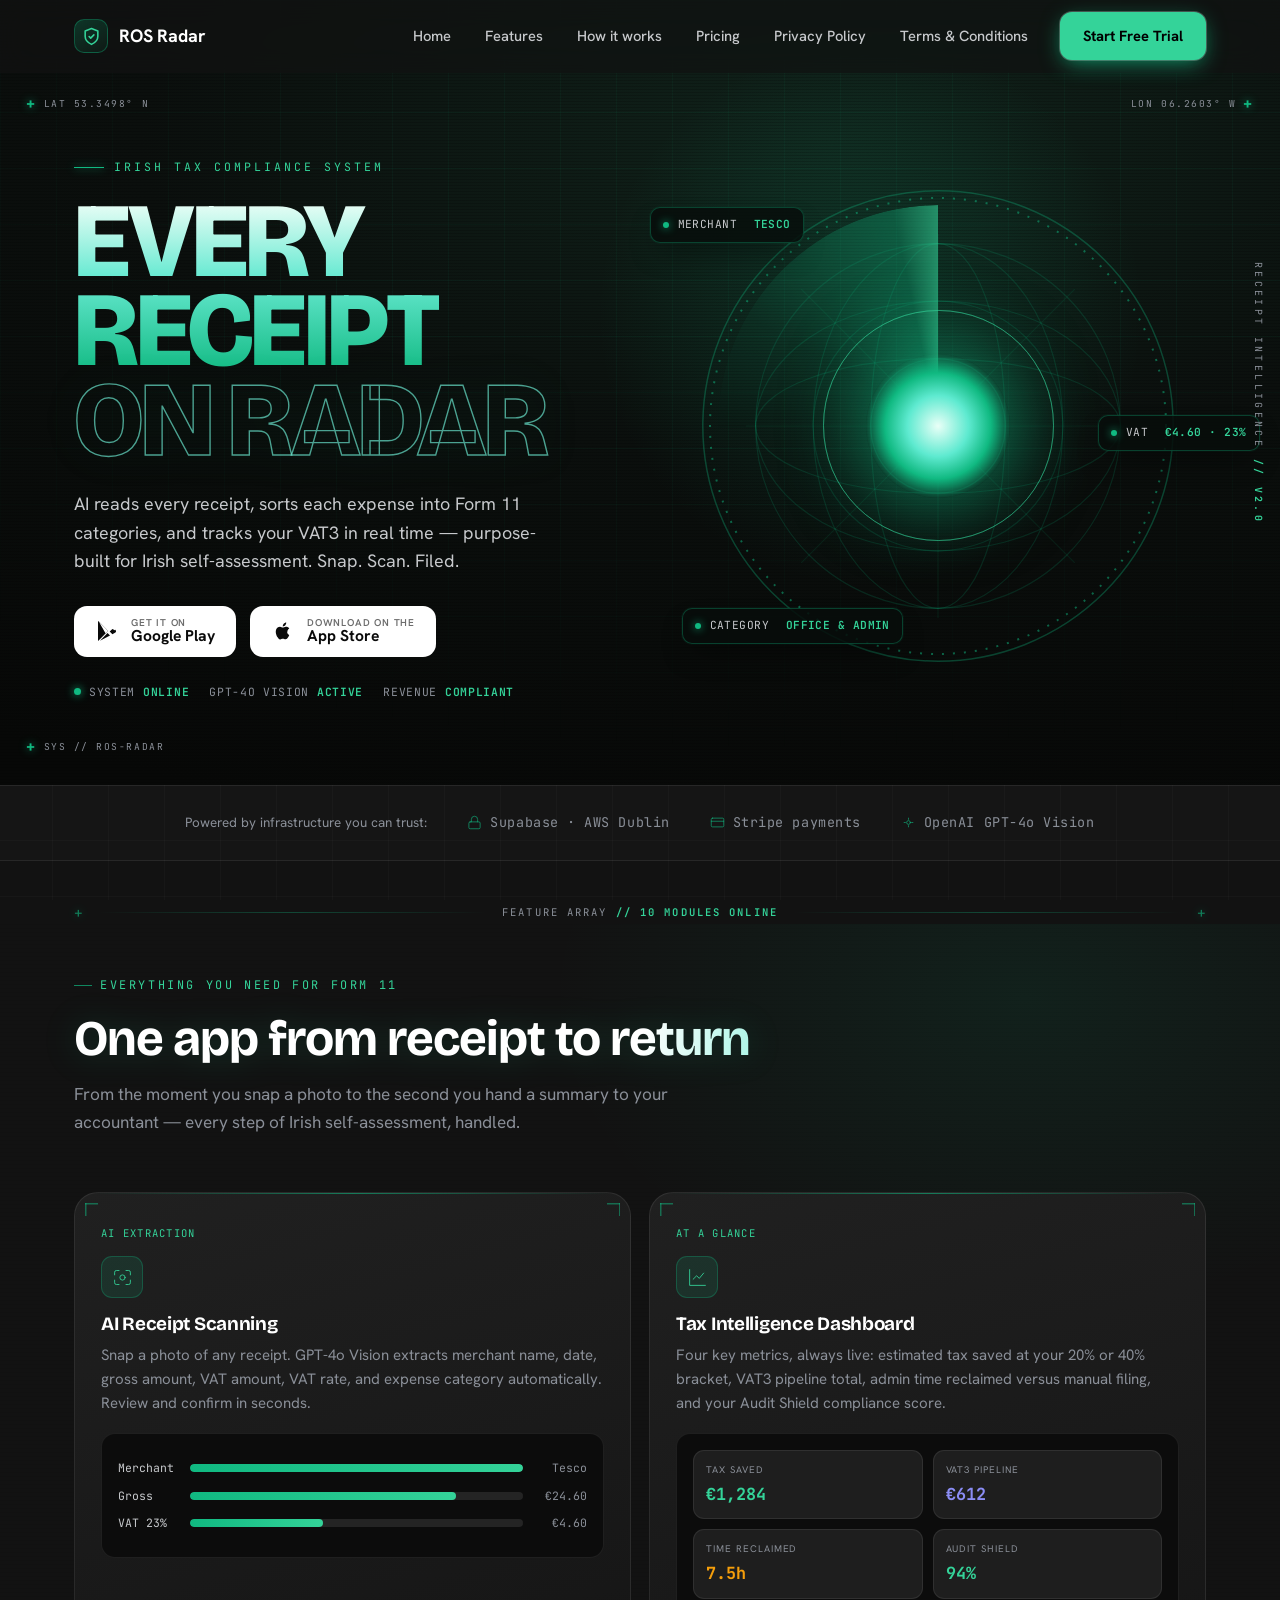
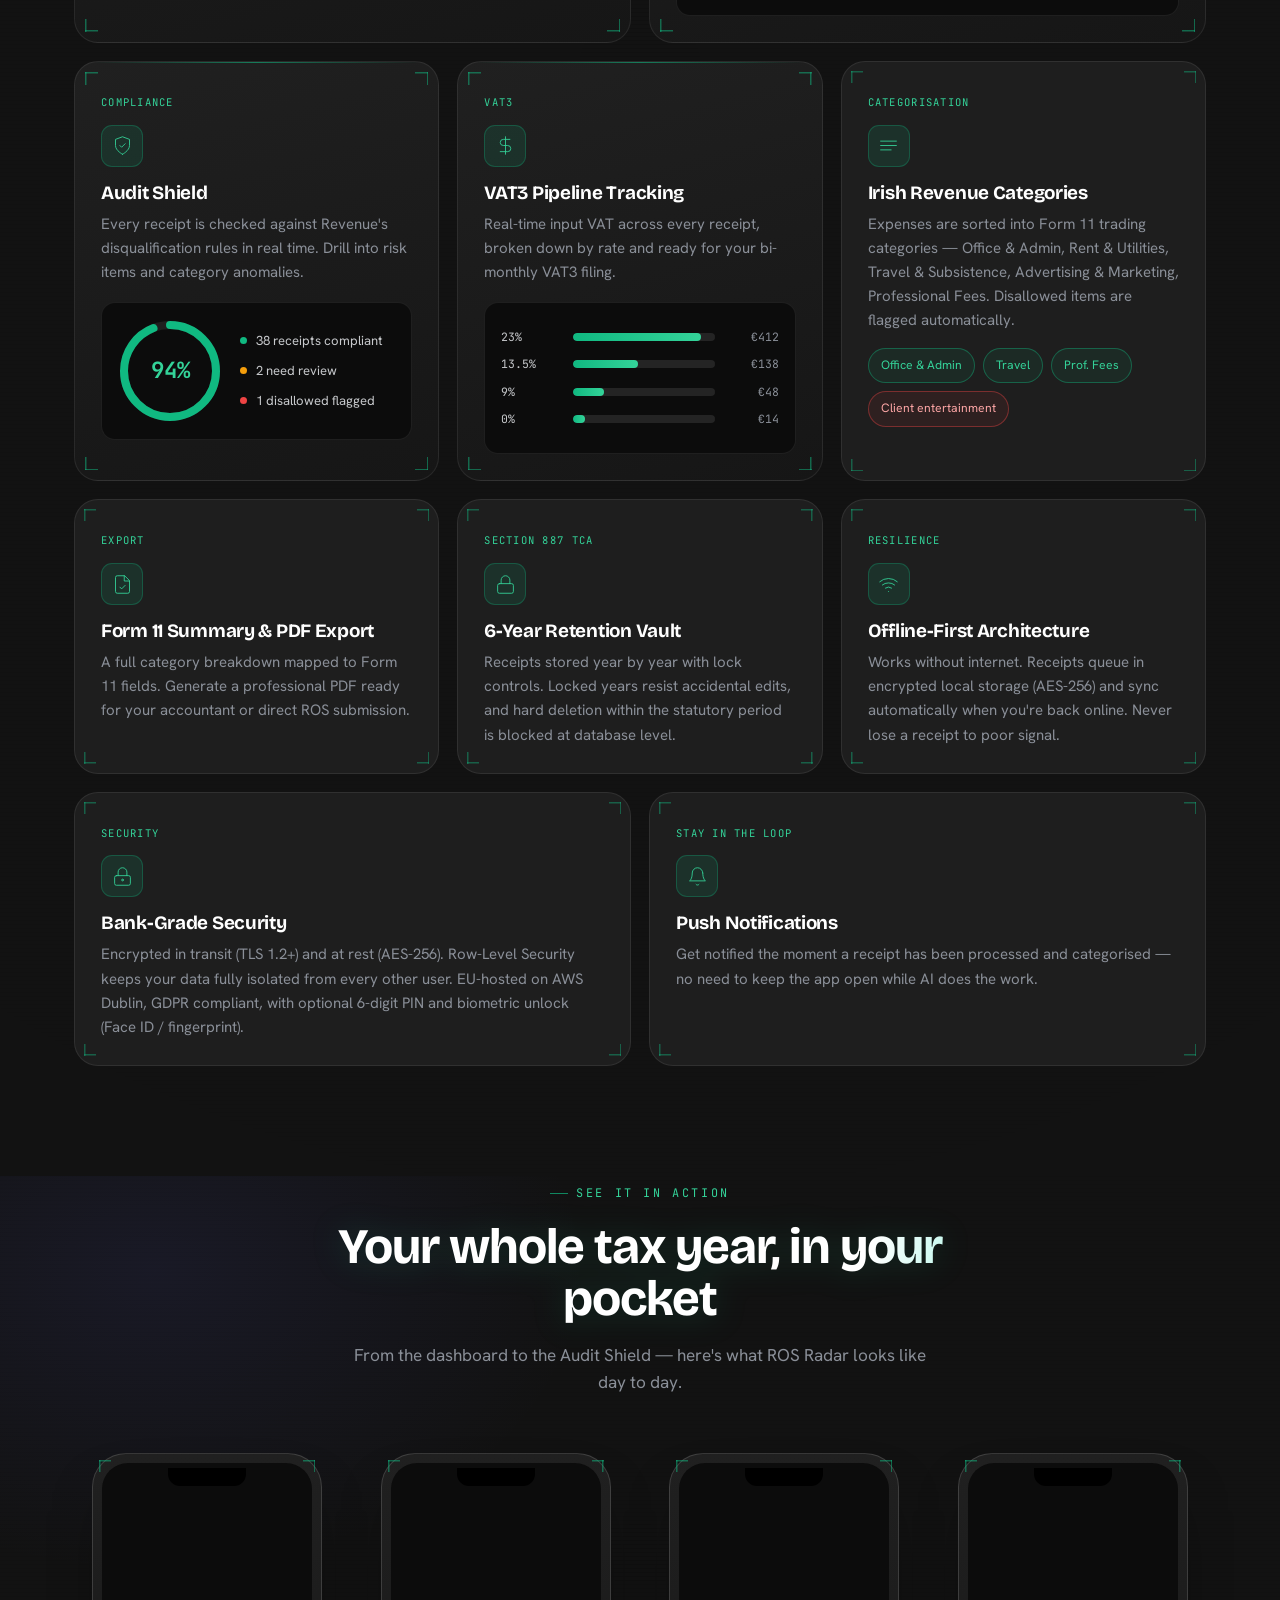
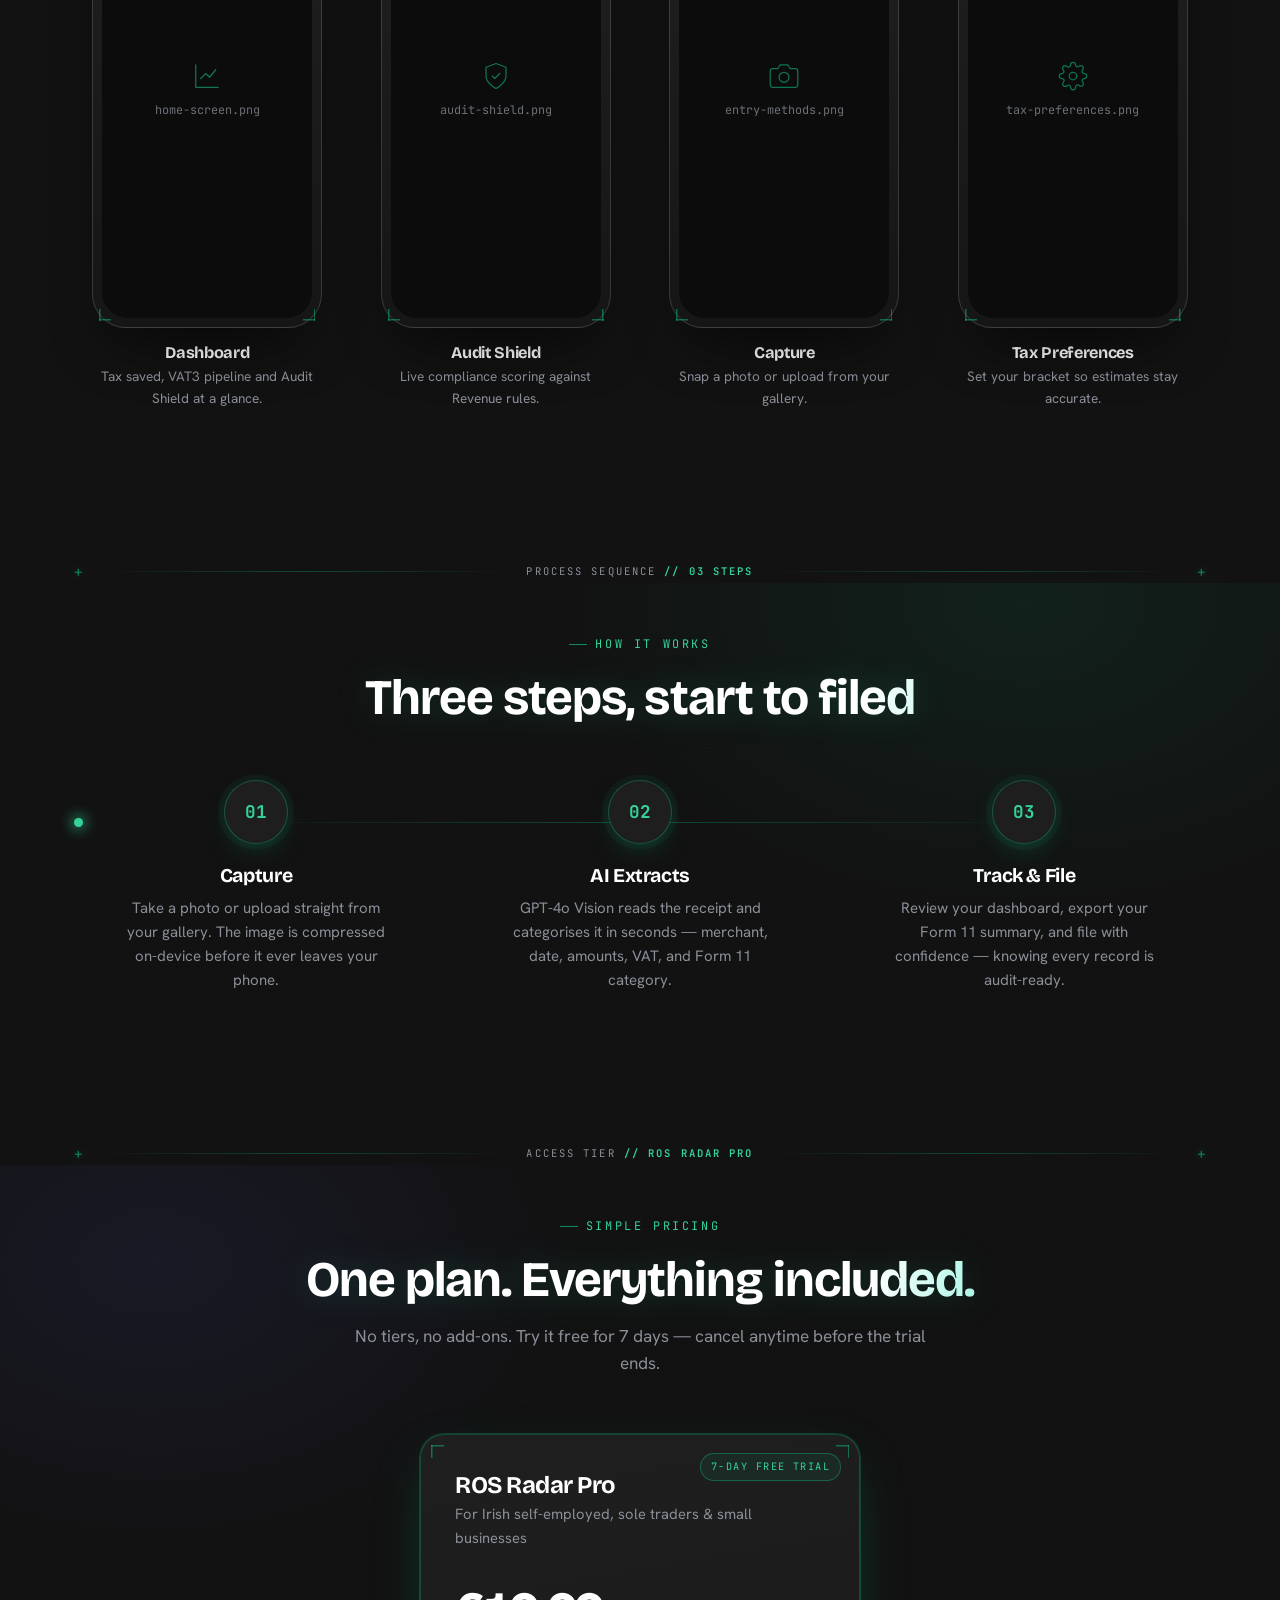
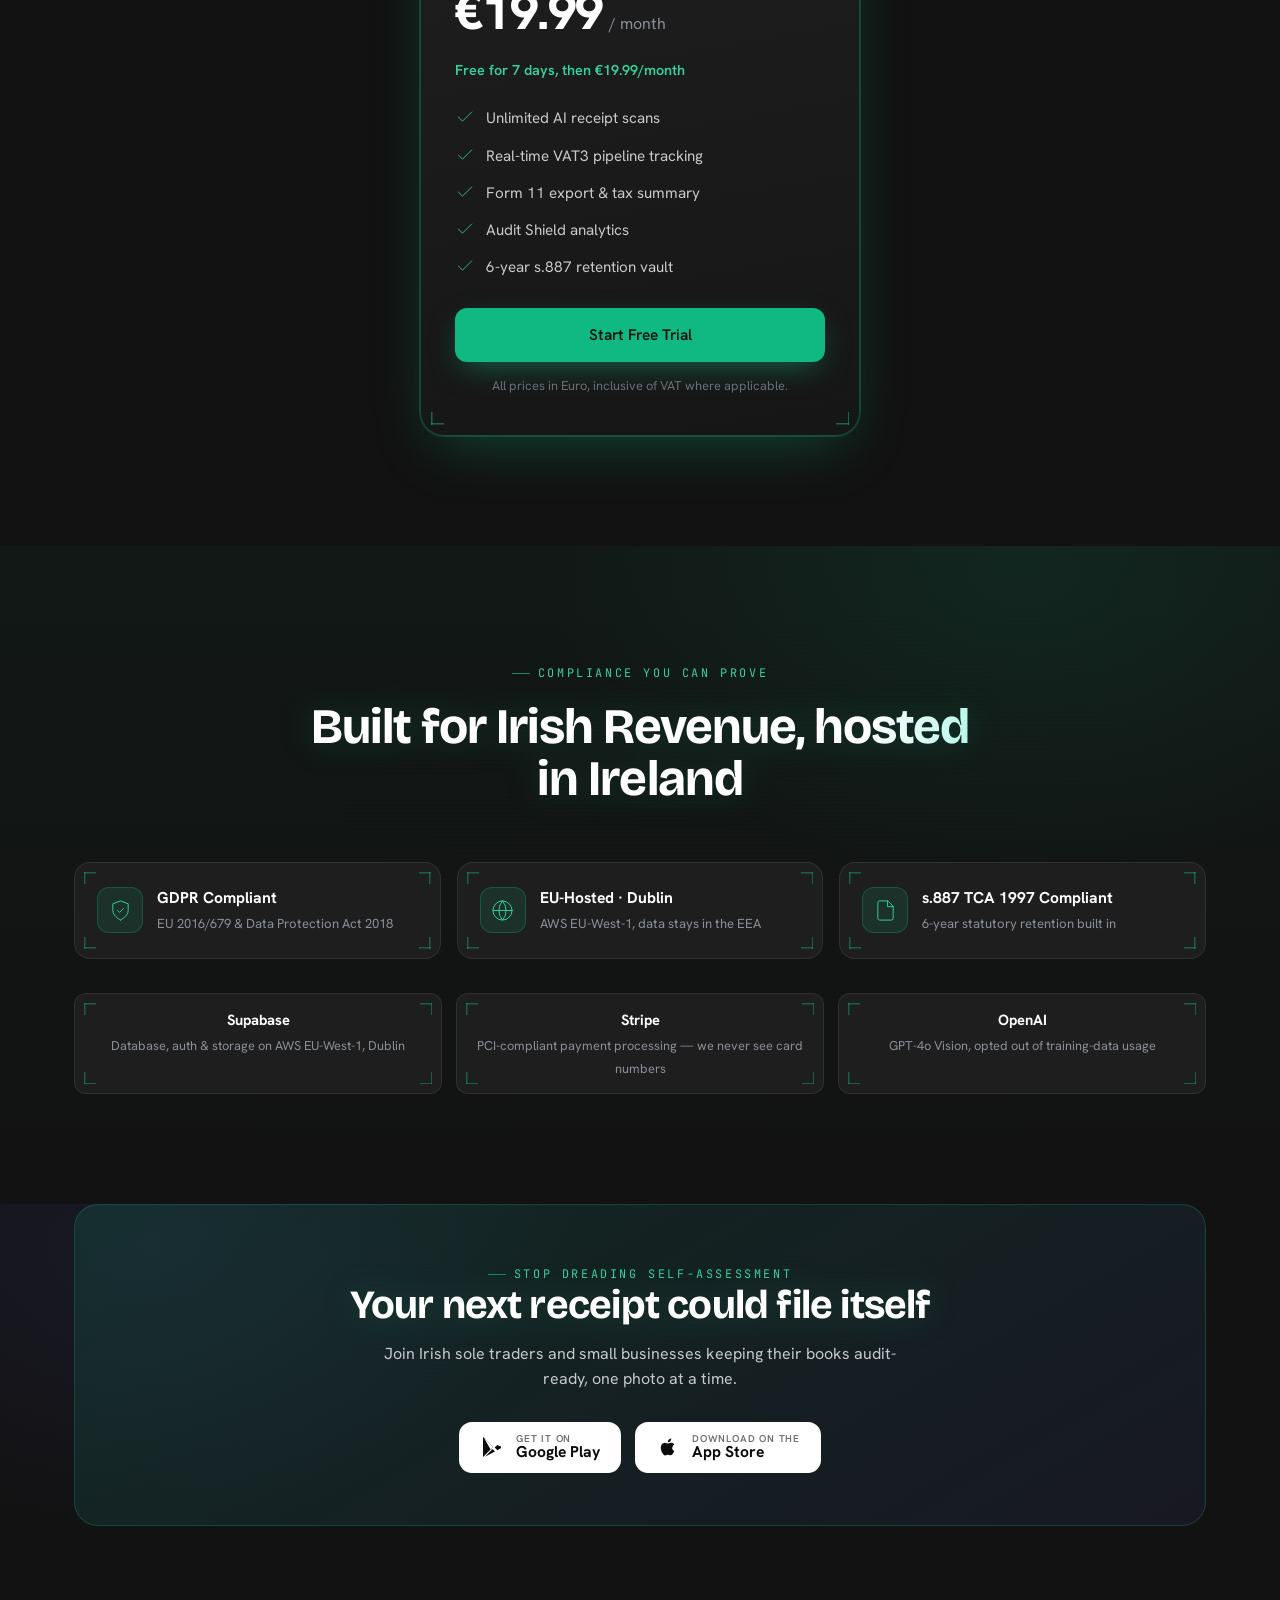
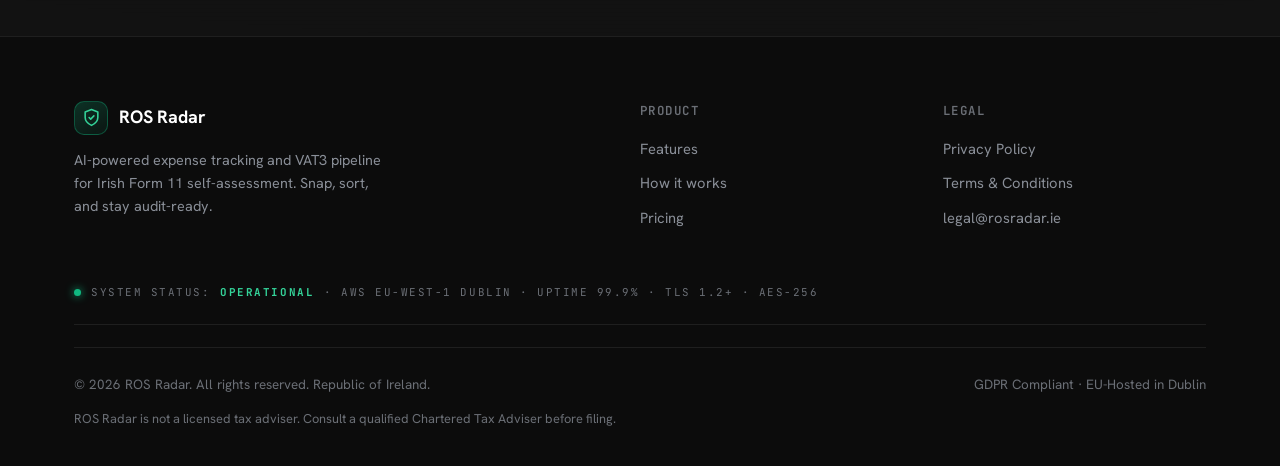
==== commit 712d24bb: "Fix nav CTA visibility and update price - Make header "Start Free Trial" button legible: brighter em" ====
--- a/index.html
+++ b/index.html
@@ -126,7 +126,10 @@
   transition:color .2s ease,background .2s ease;font-weight:500;
 }
 .nav-links a:hover{color:#fff;background:var(--surface-2)}
-.nav-cta{margin-left:10px}
+.nav-links a.nav-cta{margin-left:12px;background:var(--emerald-bright);color:#000;font-weight:700;padding:11px 22px;border-radius:12px;
+  box-shadow:0 0 0 1px rgba(255,255,255,.22),0 6px 22px -4px rgba(16,185,129,.8)}
+.nav-links a.nav-cta:hover{background:#56eeb4;color:#000;
+  box-shadow:0 0 0 1px rgba(255,255,255,.32),0 12px 30px -6px rgba(16,185,129,.95)}
 .nav-toggle{display:none;background:none;border:0;cursor:pointer;padding:8px}
 .nav-toggle span{display:block;width:22px;height:2px;background:#fff;border-radius:2px;transition:.25s;margin:5px 0}
 .nav-toggle.open span:nth-child(1){transform:translateY(7px) rotate(45deg)}
@@ -851,8 +854,8 @@
         <span class="ribbon">7-day free trial</span>
         <h3>ROS Radar Pro</h3>
         <p class="plan-sub">For Irish self-employed, sole traders &amp; small businesses</p>
-        <div class="price-amt"><span class="num">€9.99</span><span class="per">/ month</span></div>
-        <p class="price-trial">Free for 7 days, then €9.99/month</p>
+        <div class="price-amt"><span class="num">€19.99</span><span class="per">/ month</span></div>
+        <p class="price-trial">Free for 7 days, then €19.99/month</p>
         <ul class="feat-list">
           <li><svg viewBox="0 0 24 24" fill="none" stroke-linecap="round" stroke-linejoin="round"><path d="M20 6 9 17l-5-5"/></svg> Unlimited AI receipt scans</li>
           <li><svg viewBox="0 0 24 24" fill="none" stroke-linecap="round" stroke-linejoin="round"><path d="M20 6 9 17l-5-5"/></svg> Real-time VAT3 pipeline tracking</li>
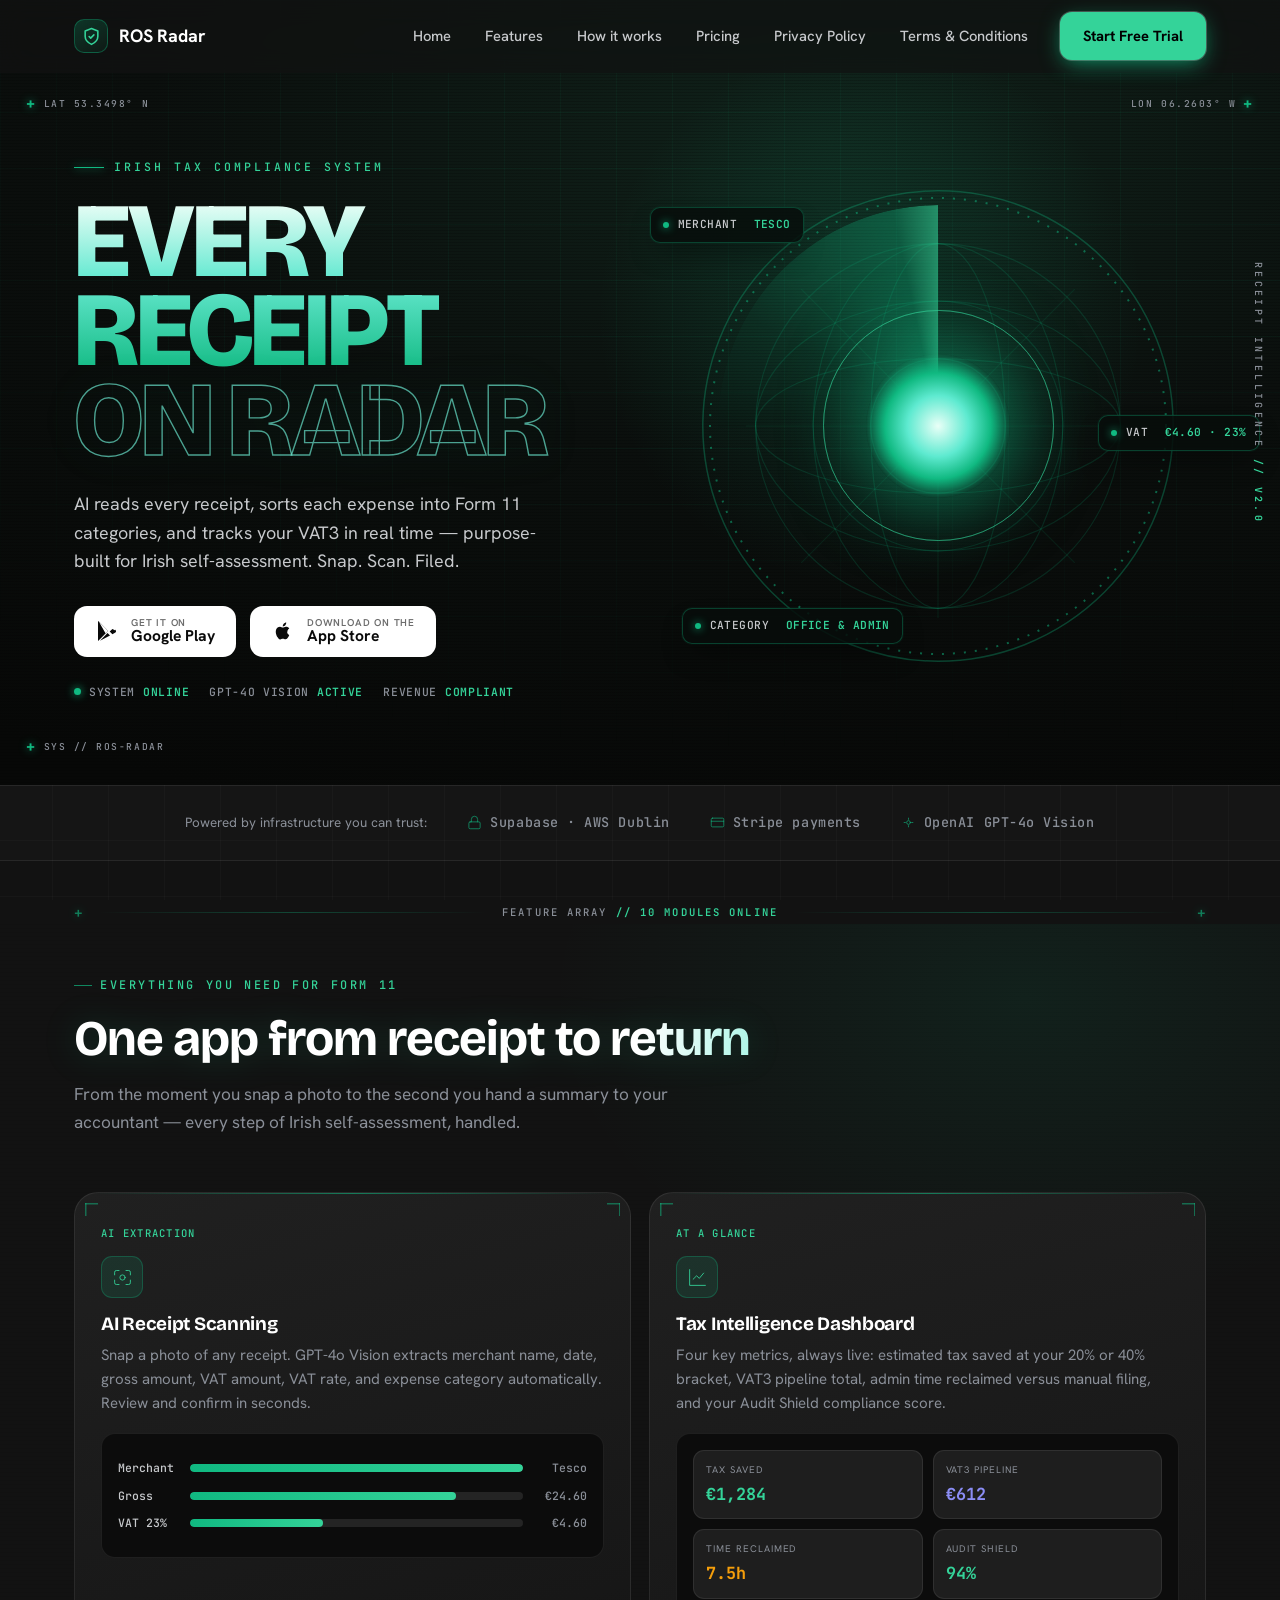
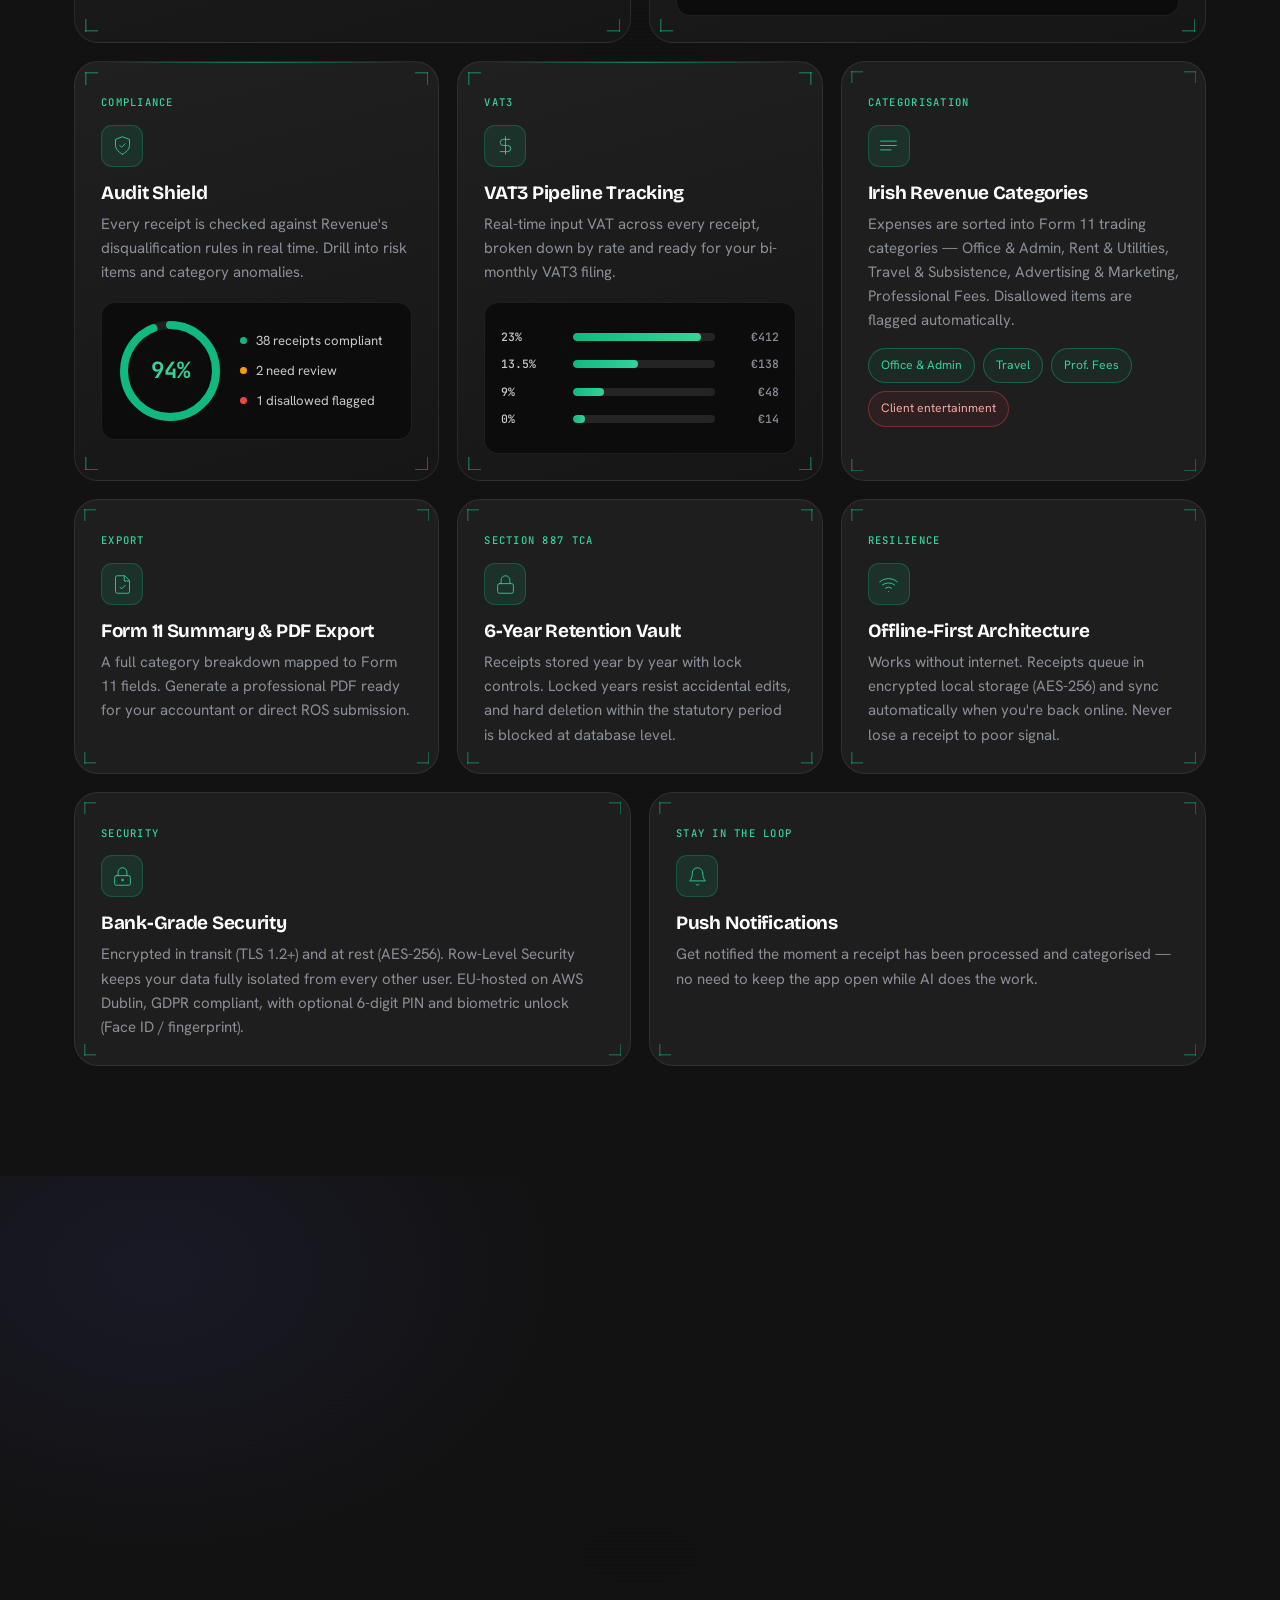
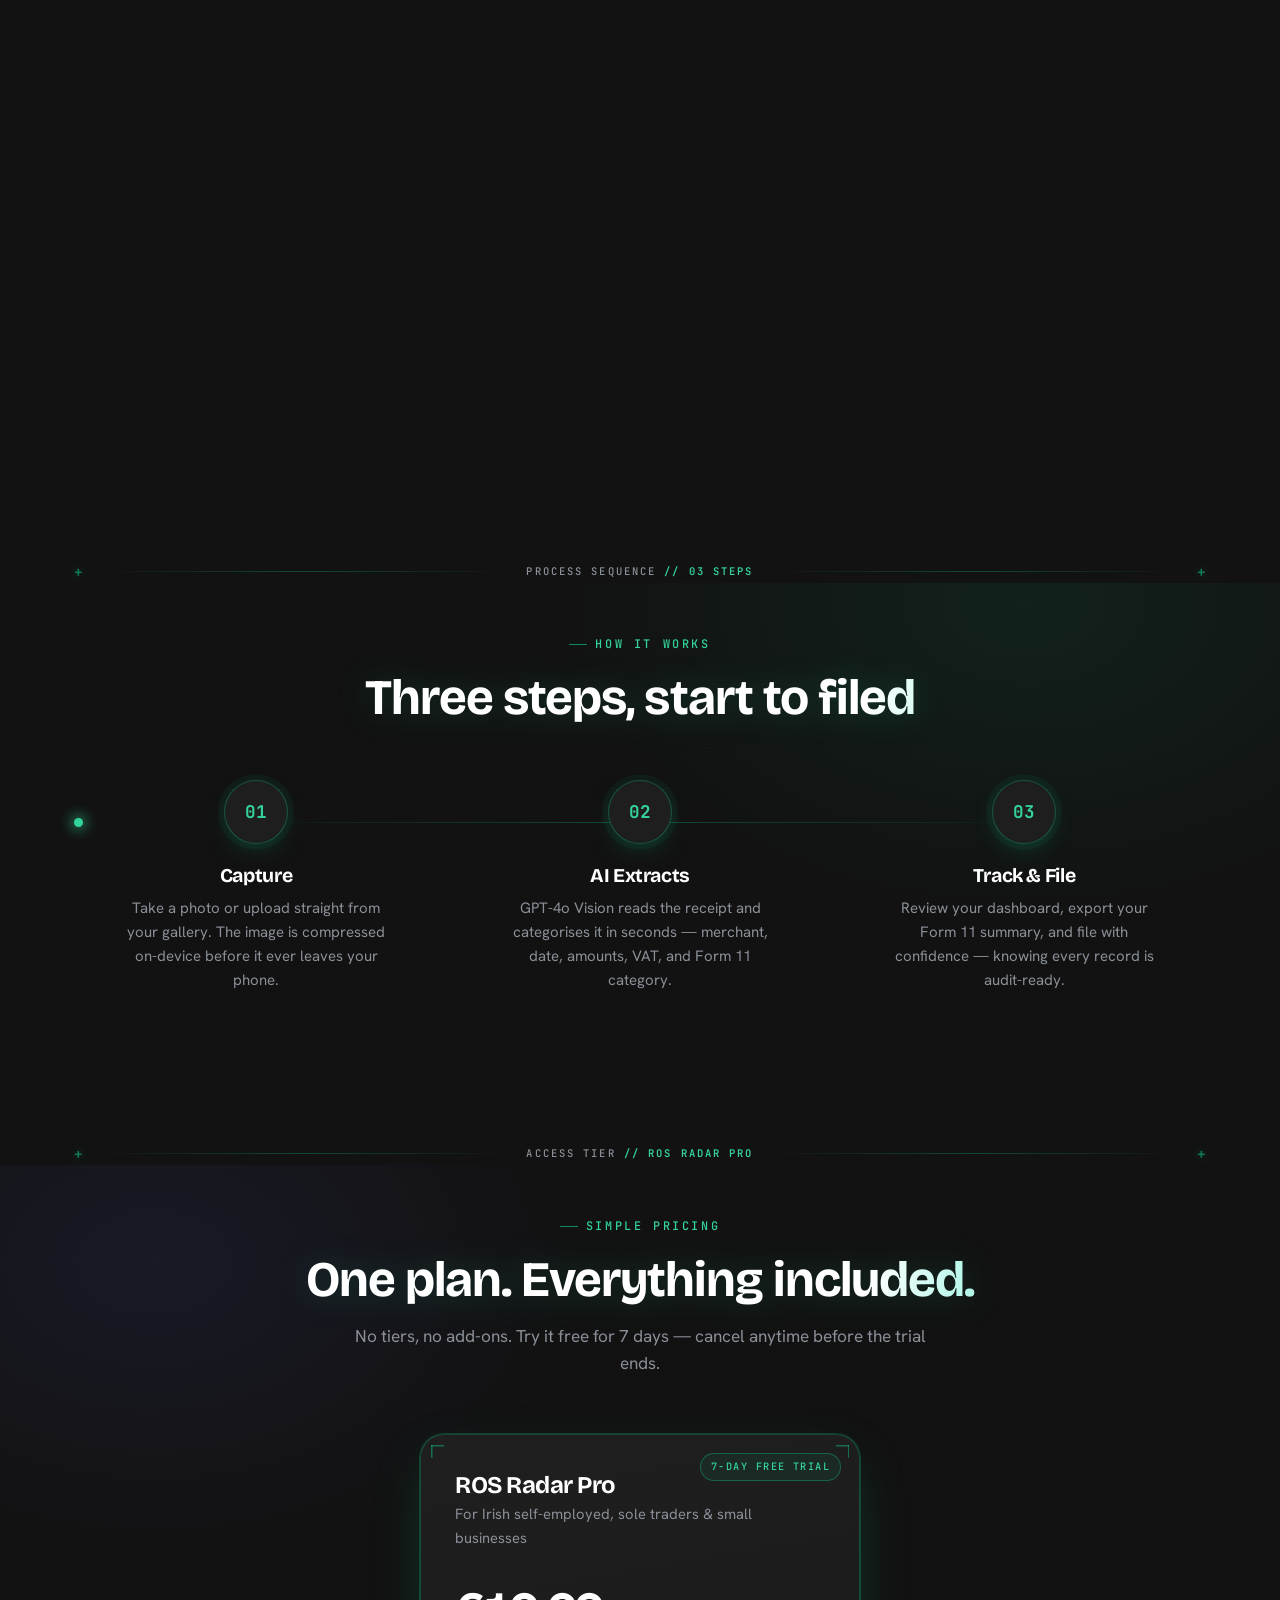
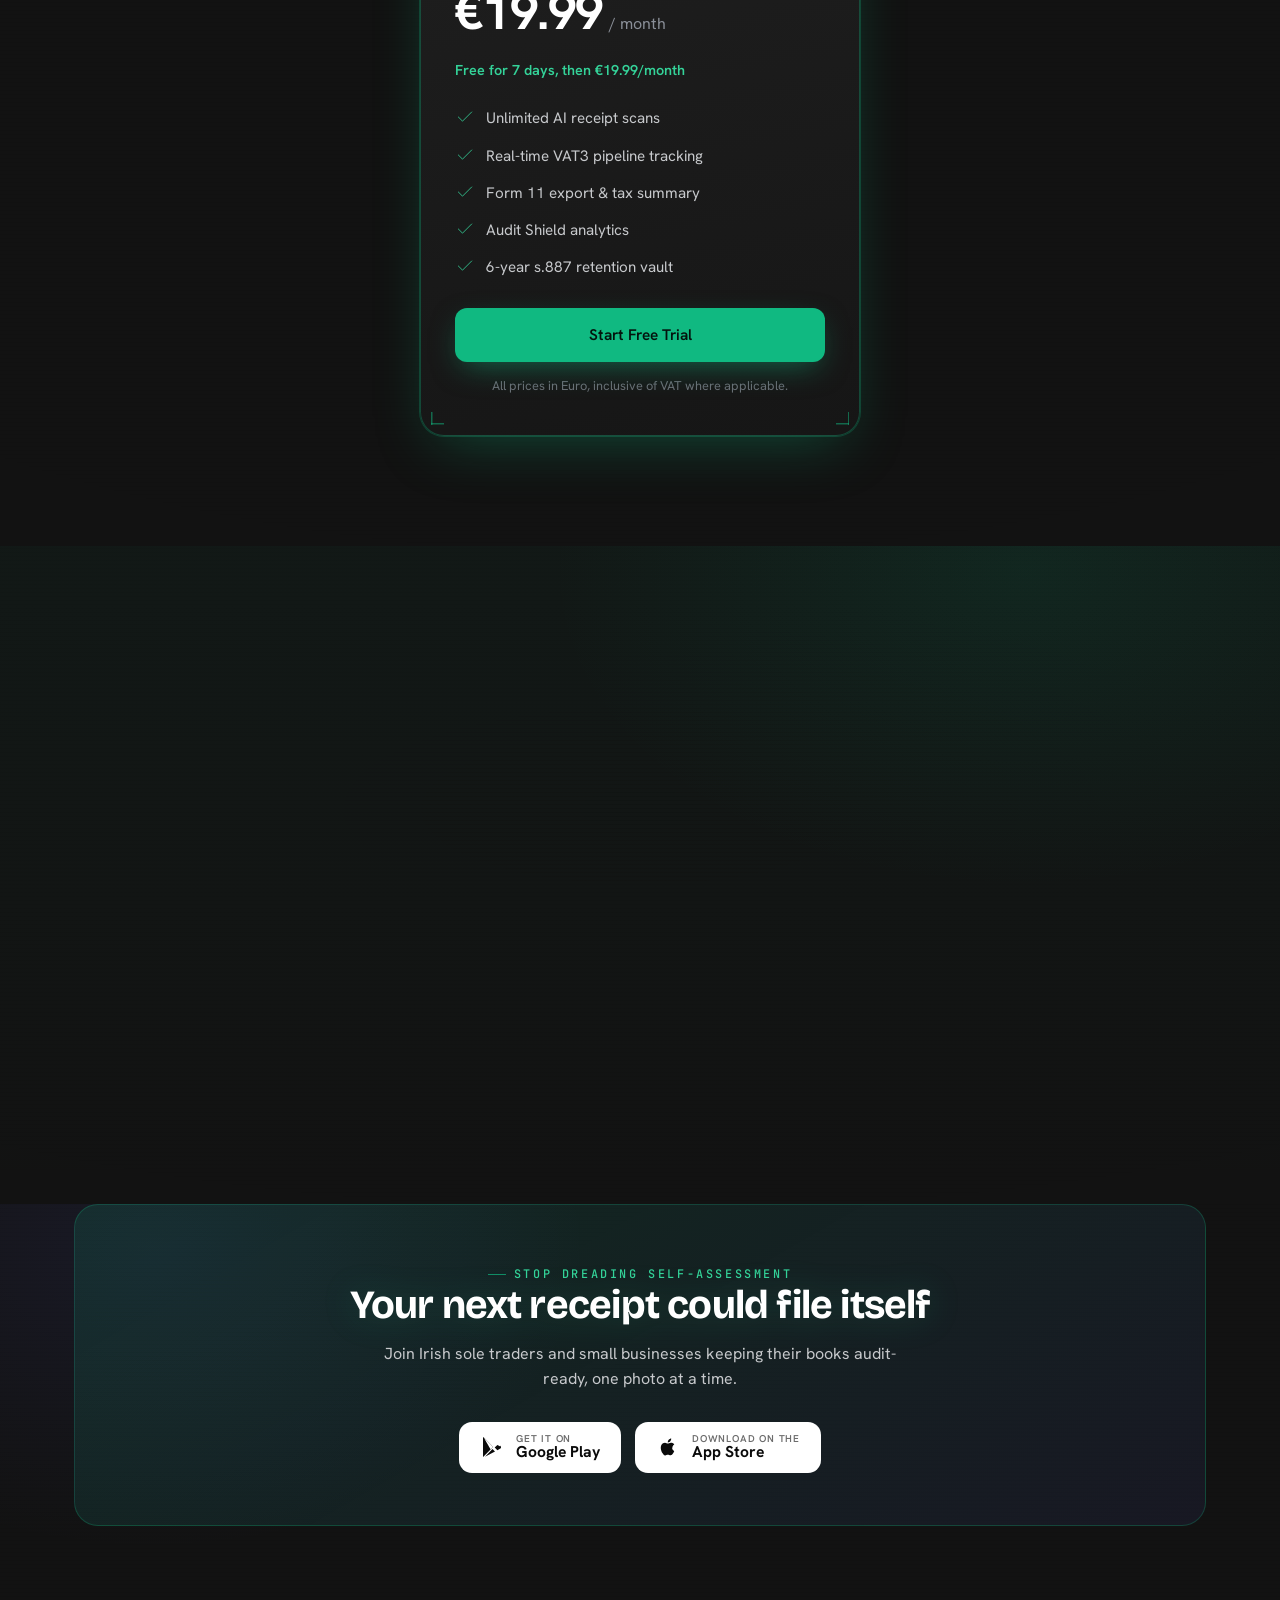
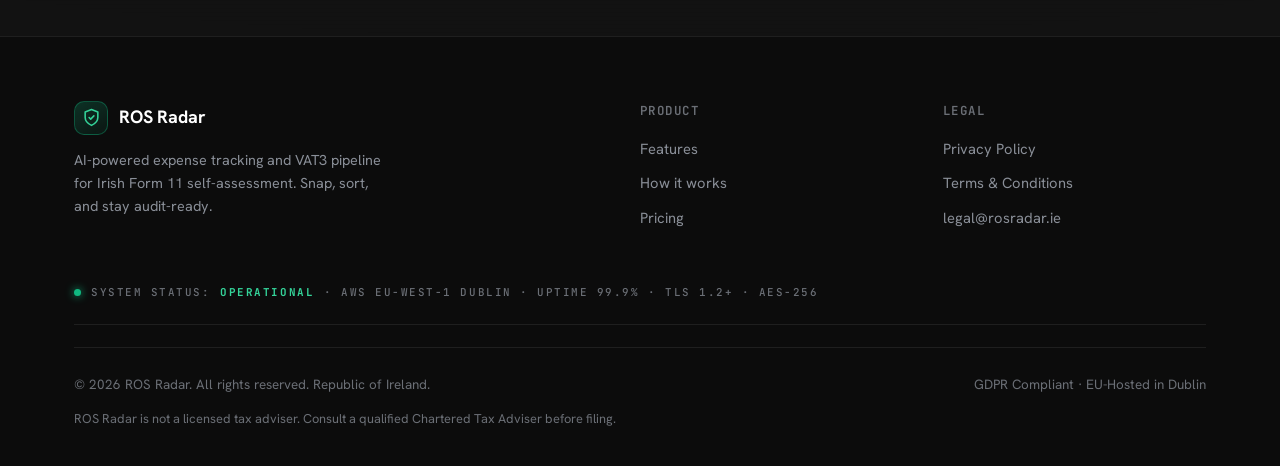
==== commit c8bc3463: "Fix legal-page inconsistencies and self-host fonts - Align AI model name in terms (GPT-4o Vision, ma" ====
--- a/index.html
+++ b/index.html
@@ -10,9 +10,7 @@
 <meta property="og:description" content="Snap a receipt. AI extracts the data, categorises it for Form 11, and keeps you audit-ready. Built for Irish self-assessment." />
 <meta property="og:type" content="website" />
 <link rel="icon" href="data:image/svg+xml,%3Csvg xmlns='http://www.w3.org/2000/svg' viewBox='0 0 24 24' fill='none' stroke='%2310B981' stroke-width='2' stroke-linecap='round' stroke-linejoin='round'%3E%3Cpath d='M12 22s8-4 8-10V5l-8-3-8 3v7c0 6 8 10 8 10z'/%3E%3C/svg%3E" />
-<link rel="preconnect" href="https://fonts.googleapis.com">
-<link rel="preconnect" href="https://fonts.gstatic.com" crossorigin>
-<link href="https://fonts.googleapis.com/css2?family=Bricolage+Grotesque:opsz,wght@12..96,600;12..96,700;12..96,800&family=Hanken+Grotesk:wght@400;500;600;700&family=JetBrains+Mono:wght@500;600;700&display=swap" rel="stylesheet">
+<link href="fonts/fonts.css" rel="stylesheet">
 <style>
 :root{
   --bg:#121212;
--- a/fonts/fonts.css
+++ b/fonts/fonts.css
@@ -0,0 +1,186 @@
+/* latin-ext */
+@font-face {
+  font-family: 'Bricolage Grotesque';
+  font-style: normal;
+  font-weight: 600;
+  font-stretch: 100%;
+  font-display: swap;
+  src: url(bricolage-grotesque-latin-ext.woff2) format('woff2');
+  unicode-range: U+0100-02BA, U+02BD-02C5, U+02C7-02CC, U+02CE-02D7, U+02DD-02FF, U+0304, U+0308, U+0329, U+1D00-1DBF, U+1E00-1E9F, U+1EF2-1EFF, U+2020, U+20A0-20AB, U+20AD-20C0, U+2113, U+2C60-2C7F, U+A720-A7FF;
+}
+/* latin */
+@font-face {
+  font-family: 'Bricolage Grotesque';
+  font-style: normal;
+  font-weight: 600;
+  font-stretch: 100%;
+  font-display: swap;
+  src: url(bricolage-grotesque-latin.woff2) format('woff2');
+  unicode-range: U+0000-00FF, U+0131, U+0152-0153, U+02BB-02BC, U+02C6, U+02DA, U+02DC, U+0304, U+0308, U+0329, U+2000-206F, U+20AC, U+2122, U+2191, U+2193, U+2212, U+2215, U+FEFF, U+FFFD;
+}
+/* latin-ext */
+@font-face {
+  font-family: 'Bricolage Grotesque';
+  font-style: normal;
+  font-weight: 700;
+  font-stretch: 100%;
+  font-display: swap;
+  src: url(bricolage-grotesque-latin-ext.woff2) format('woff2');
+  unicode-range: U+0100-02BA, U+02BD-02C5, U+02C7-02CC, U+02CE-02D7, U+02DD-02FF, U+0304, U+0308, U+0329, U+1D00-1DBF, U+1E00-1E9F, U+1EF2-1EFF, U+2020, U+20A0-20AB, U+20AD-20C0, U+2113, U+2C60-2C7F, U+A720-A7FF;
+}
+/* latin */
+@font-face {
+  font-family: 'Bricolage Grotesque';
+  font-style: normal;
+  font-weight: 700;
+  font-stretch: 100%;
+  font-display: swap;
+  src: url(bricolage-grotesque-latin.woff2) format('woff2');
+  unicode-range: U+0000-00FF, U+0131, U+0152-0153, U+02BB-02BC, U+02C6, U+02DA, U+02DC, U+0304, U+0308, U+0329, U+2000-206F, U+20AC, U+2122, U+2191, U+2193, U+2212, U+2215, U+FEFF, U+FFFD;
+}
+/* latin-ext */
+@font-face {
+  font-family: 'Bricolage Grotesque';
+  font-style: normal;
+  font-weight: 800;
+  font-stretch: 100%;
+  font-display: swap;
+  src: url(bricolage-grotesque-latin-ext.woff2) format('woff2');
+  unicode-range: U+0100-02BA, U+02BD-02C5, U+02C7-02CC, U+02CE-02D7, U+02DD-02FF, U+0304, U+0308, U+0329, U+1D00-1DBF, U+1E00-1E9F, U+1EF2-1EFF, U+2020, U+20A0-20AB, U+20AD-20C0, U+2113, U+2C60-2C7F, U+A720-A7FF;
+}
+/* latin */
+@font-face {
+  font-family: 'Bricolage Grotesque';
+  font-style: normal;
+  font-weight: 800;
+  font-stretch: 100%;
+  font-display: swap;
+  src: url(bricolage-grotesque-latin.woff2) format('woff2');
+  unicode-range: U+0000-00FF, U+0131, U+0152-0153, U+02BB-02BC, U+02C6, U+02DA, U+02DC, U+0304, U+0308, U+0329, U+2000-206F, U+20AC, U+2122, U+2191, U+2193, U+2212, U+2215, U+FEFF, U+FFFD;
+}
+/* latin-ext */
+@font-face {
+  font-family: 'Hanken Grotesk';
+  font-style: normal;
+  font-weight: 400;
+  font-display: swap;
+  src: url(hanken-grotesk-latin-ext.woff2) format('woff2');
+  unicode-range: U+0100-02BA, U+02BD-02C5, U+02C7-02CC, U+02CE-02D7, U+02DD-02FF, U+0304, U+0308, U+0329, U+1D00-1DBF, U+1E00-1E9F, U+1EF2-1EFF, U+2020, U+20A0-20AB, U+20AD-20C0, U+2113, U+2C60-2C7F, U+A720-A7FF;
+}
+/* latin */
+@font-face {
+  font-family: 'Hanken Grotesk';
+  font-style: normal;
+  font-weight: 400;
+  font-display: swap;
+  src: url(hanken-grotesk-latin.woff2) format('woff2');
+  unicode-range: U+0000-00FF, U+0131, U+0152-0153, U+02BB-02BC, U+02C6, U+02DA, U+02DC, U+0304, U+0308, U+0329, U+2000-206F, U+20AC, U+2122, U+2191, U+2193, U+2212, U+2215, U+FEFF, U+FFFD;
+}
+/* latin-ext */
+@font-face {
+  font-family: 'Hanken Grotesk';
+  font-style: normal;
+  font-weight: 500;
+  font-display: swap;
+  src: url(hanken-grotesk-latin-ext.woff2) format('woff2');
+  unicode-range: U+0100-02BA, U+02BD-02C5, U+02C7-02CC, U+02CE-02D7, U+02DD-02FF, U+0304, U+0308, U+0329, U+1D00-1DBF, U+1E00-1E9F, U+1EF2-1EFF, U+2020, U+20A0-20AB, U+20AD-20C0, U+2113, U+2C60-2C7F, U+A720-A7FF;
+}
+/* latin */
+@font-face {
+  font-family: 'Hanken Grotesk';
+  font-style: normal;
+  font-weight: 500;
+  font-display: swap;
+  src: url(hanken-grotesk-latin.woff2) format('woff2');
+  unicode-range: U+0000-00FF, U+0131, U+0152-0153, U+02BB-02BC, U+02C6, U+02DA, U+02DC, U+0304, U+0308, U+0329, U+2000-206F, U+20AC, U+2122, U+2191, U+2193, U+2212, U+2215, U+FEFF, U+FFFD;
+}
+/* latin-ext */
+@font-face {
+  font-family: 'Hanken Grotesk';
+  font-style: normal;
+  font-weight: 600;
+  font-display: swap;
+  src: url(hanken-grotesk-latin-ext.woff2) format('woff2');
+  unicode-range: U+0100-02BA, U+02BD-02C5, U+02C7-02CC, U+02CE-02D7, U+02DD-02FF, U+0304, U+0308, U+0329, U+1D00-1DBF, U+1E00-1E9F, U+1EF2-1EFF, U+2020, U+20A0-20AB, U+20AD-20C0, U+2113, U+2C60-2C7F, U+A720-A7FF;
+}
+/* latin */
+@font-face {
+  font-family: 'Hanken Grotesk';
+  font-style: normal;
+  font-weight: 600;
+  font-display: swap;
+  src: url(hanken-grotesk-latin.woff2) format('woff2');
+  unicode-range: U+0000-00FF, U+0131, U+0152-0153, U+02BB-02BC, U+02C6, U+02DA, U+02DC, U+0304, U+0308, U+0329, U+2000-206F, U+20AC, U+2122, U+2191, U+2193, U+2212, U+2215, U+FEFF, U+FFFD;
+}
+/* latin-ext */
+@font-face {
+  font-family: 'Hanken Grotesk';
+  font-style: normal;
+  font-weight: 700;
+  font-display: swap;
+  src: url(hanken-grotesk-latin-ext.woff2) format('woff2');
+  unicode-range: U+0100-02BA, U+02BD-02C5, U+02C7-02CC, U+02CE-02D7, U+02DD-02FF, U+0304, U+0308, U+0329, U+1D00-1DBF, U+1E00-1E9F, U+1EF2-1EFF, U+2020, U+20A0-20AB, U+20AD-20C0, U+2113, U+2C60-2C7F, U+A720-A7FF;
+}
+/* latin */
+@font-face {
+  font-family: 'Hanken Grotesk';
+  font-style: normal;
+  font-weight: 700;
+  font-display: swap;
+  src: url(hanken-grotesk-latin.woff2) format('woff2');
+  unicode-range: U+0000-00FF, U+0131, U+0152-0153, U+02BB-02BC, U+02C6, U+02DA, U+02DC, U+0304, U+0308, U+0329, U+2000-206F, U+20AC, U+2122, U+2191, U+2193, U+2212, U+2215, U+FEFF, U+FFFD;
+}
+/* latin-ext */
+@font-face {
+  font-family: 'JetBrains Mono';
+  font-style: normal;
+  font-weight: 500;
+  font-display: swap;
+  src: url(jetbrains-mono-latin-ext.woff2) format('woff2');
+  unicode-range: U+0100-02BA, U+02BD-02C5, U+02C7-02CC, U+02CE-02D7, U+02DD-02FF, U+0304, U+0308, U+0329, U+1D00-1DBF, U+1E00-1E9F, U+1EF2-1EFF, U+2020, U+20A0-20AB, U+20AD-20C0, U+2113, U+2C60-2C7F, U+A720-A7FF;
+}
+/* latin */
+@font-face {
+  font-family: 'JetBrains Mono';
+  font-style: normal;
+  font-weight: 500;
+  font-display: swap;
+  src: url(jetbrains-mono-latin.woff2) format('woff2');
+  unicode-range: U+0000-00FF, U+0131, U+0152-0153, U+02BB-02BC, U+02C6, U+02DA, U+02DC, U+0304, U+0308, U+0329, U+2000-206F, U+20AC, U+2122, U+2191, U+2193, U+2212, U+2215, U+FEFF, U+FFFD;
+}
+/* latin-ext */
+@font-face {
+  font-family: 'JetBrains Mono';
+  font-style: normal;
+  font-weight: 600;
+  font-display: swap;
+  src: url(jetbrains-mono-latin-ext.woff2) format('woff2');
+  unicode-range: U+0100-02BA, U+02BD-02C5, U+02C7-02CC, U+02CE-02D7, U+02DD-02FF, U+0304, U+0308, U+0329, U+1D00-1DBF, U+1E00-1E9F, U+1EF2-1EFF, U+2020, U+20A0-20AB, U+20AD-20C0, U+2113, U+2C60-2C7F, U+A720-A7FF;
+}
+/* latin */
+@font-face {
+  font-family: 'JetBrains Mono';
+  font-style: normal;
+  font-weight: 600;
+  font-display: swap;
+  src: url(jetbrains-mono-latin.woff2) format('woff2');
+  unicode-range: U+0000-00FF, U+0131, U+0152-0153, U+02BB-02BC, U+02C6, U+02DA, U+02DC, U+0304, U+0308, U+0329, U+2000-206F, U+20AC, U+2122, U+2191, U+2193, U+2212, U+2215, U+FEFF, U+FFFD;
+}
+/* latin-ext */
+@font-face {
+  font-family: 'JetBrains Mono';
+  font-style: normal;
+  font-weight: 700;
+  font-display: swap;
+  src: url(jetbrains-mono-latin-ext.woff2) format('woff2');
+  unicode-range: U+0100-02BA, U+02BD-02C5, U+02C7-02CC, U+02CE-02D7, U+02DD-02FF, U+0304, U+0308, U+0329, U+1D00-1DBF, U+1E00-1E9F, U+1EF2-1EFF, U+2020, U+20A0-20AB, U+20AD-20C0, U+2113, U+2C60-2C7F, U+A720-A7FF;
+}
+/* latin */
+@font-face {
+  font-family: 'JetBrains Mono';
+  font-style: normal;
+  font-weight: 700;
+  font-display: swap;
+  src: url(jetbrains-mono-latin.woff2) format('woff2');
+  unicode-range: U+0000-00FF, U+0131, U+0152-0153, U+02BB-02BC, U+02C6, U+02DA, U+02DC, U+0304, U+0308, U+0329, U+2000-206F, U+20AC, U+2122, U+2191, U+2193, U+2212, U+2215, U+FEFF, U+FFFD;
+}
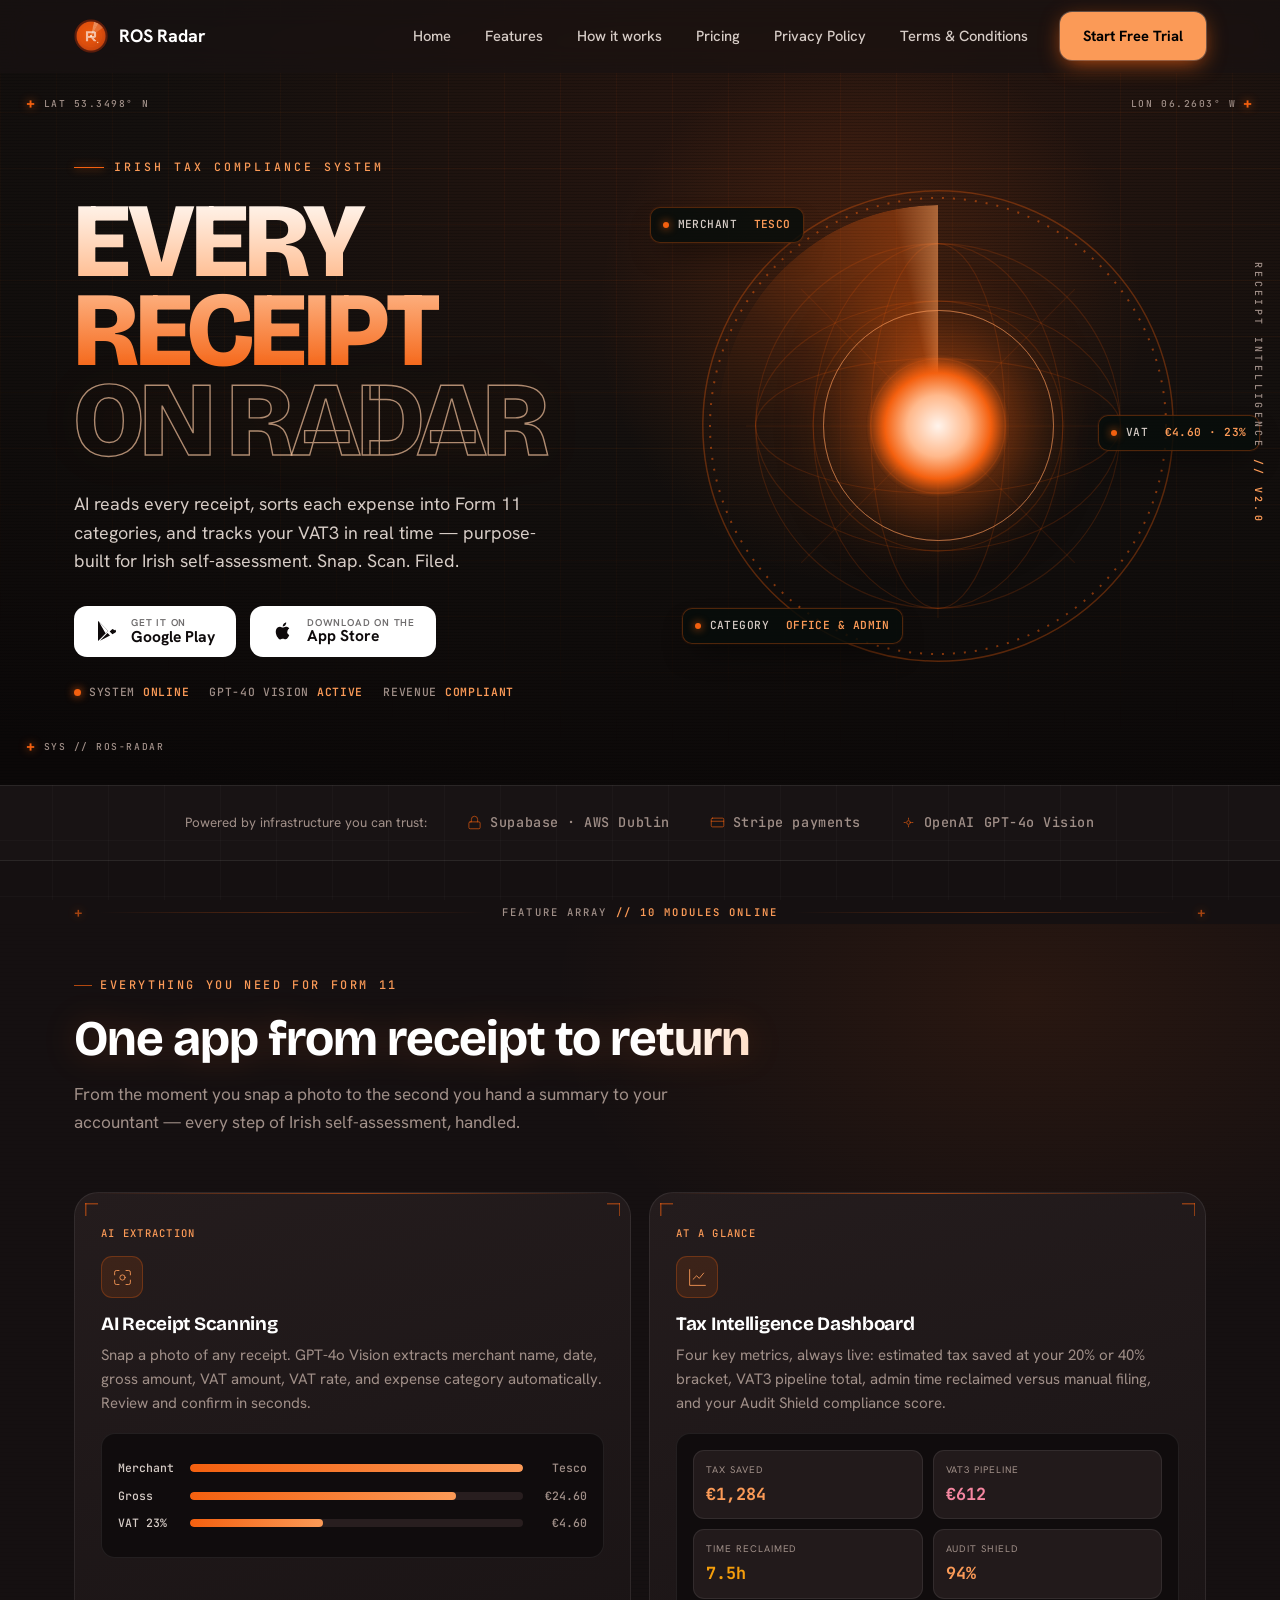
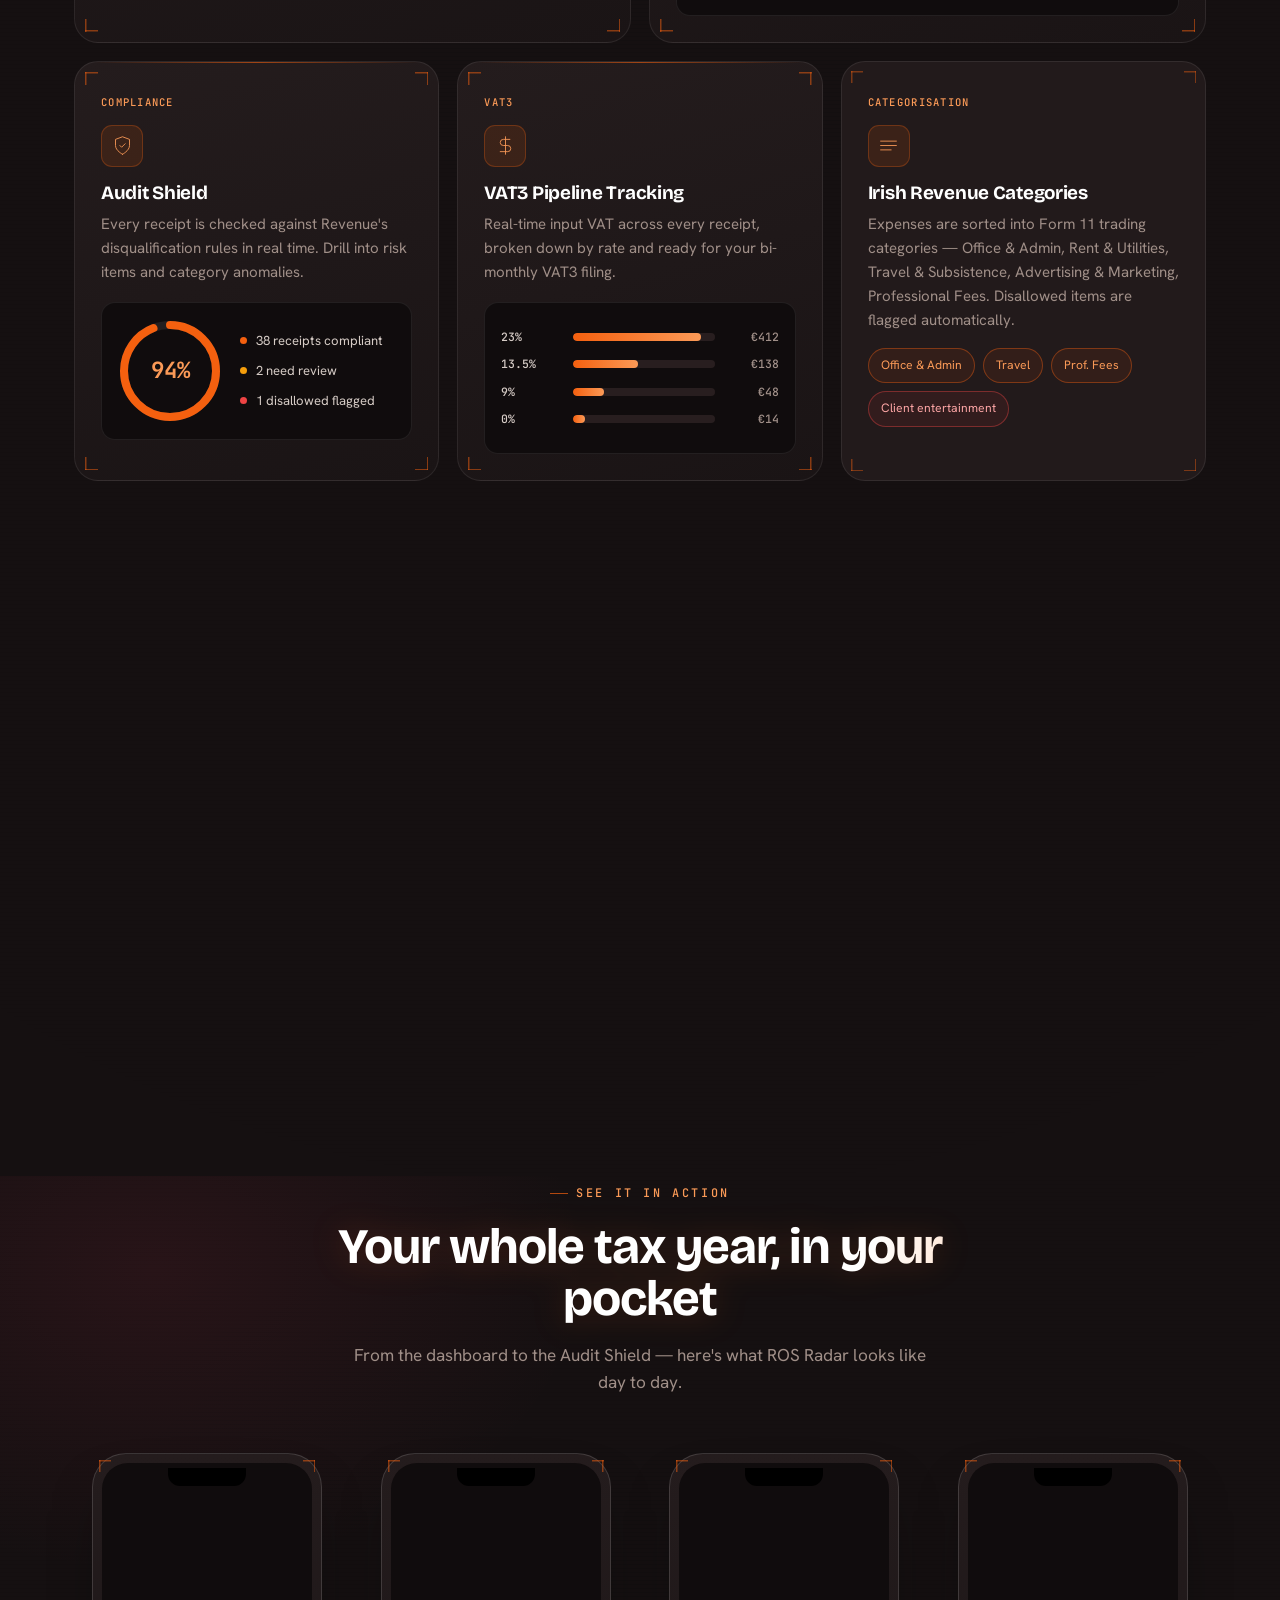
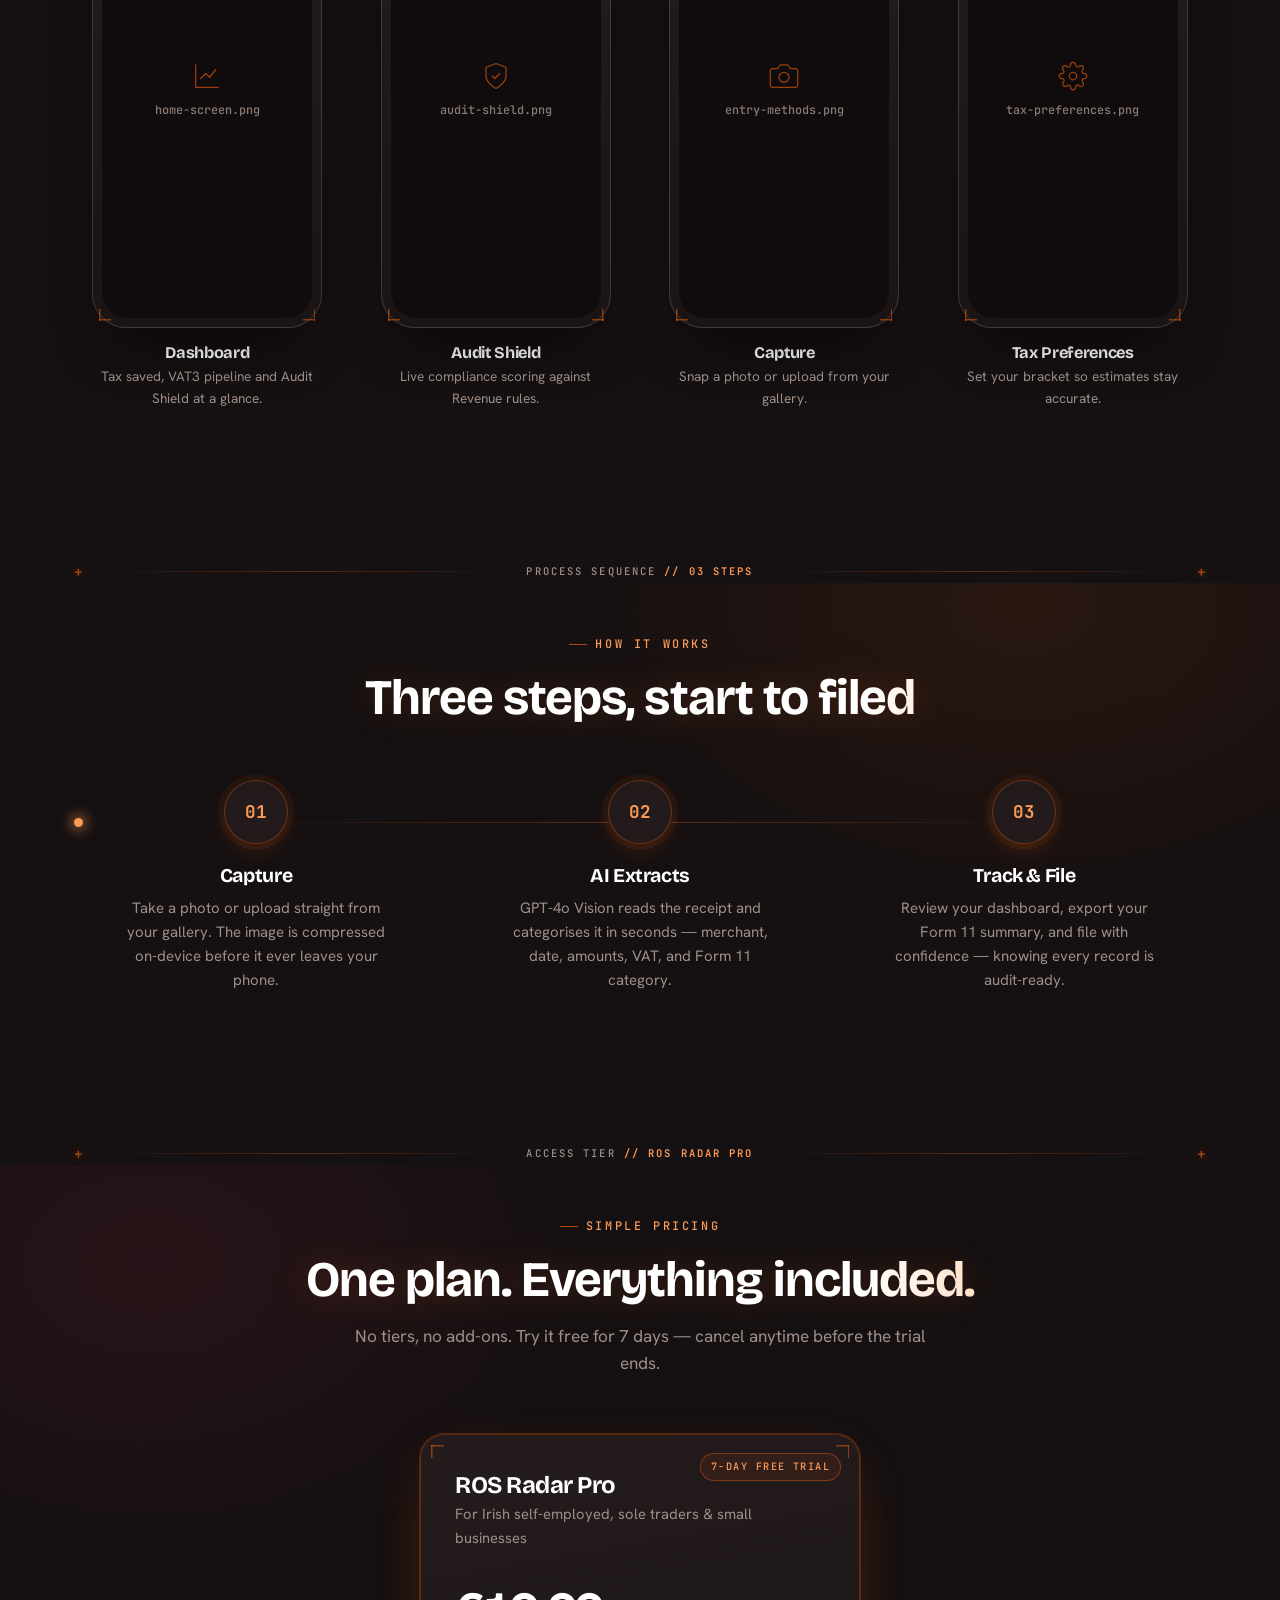
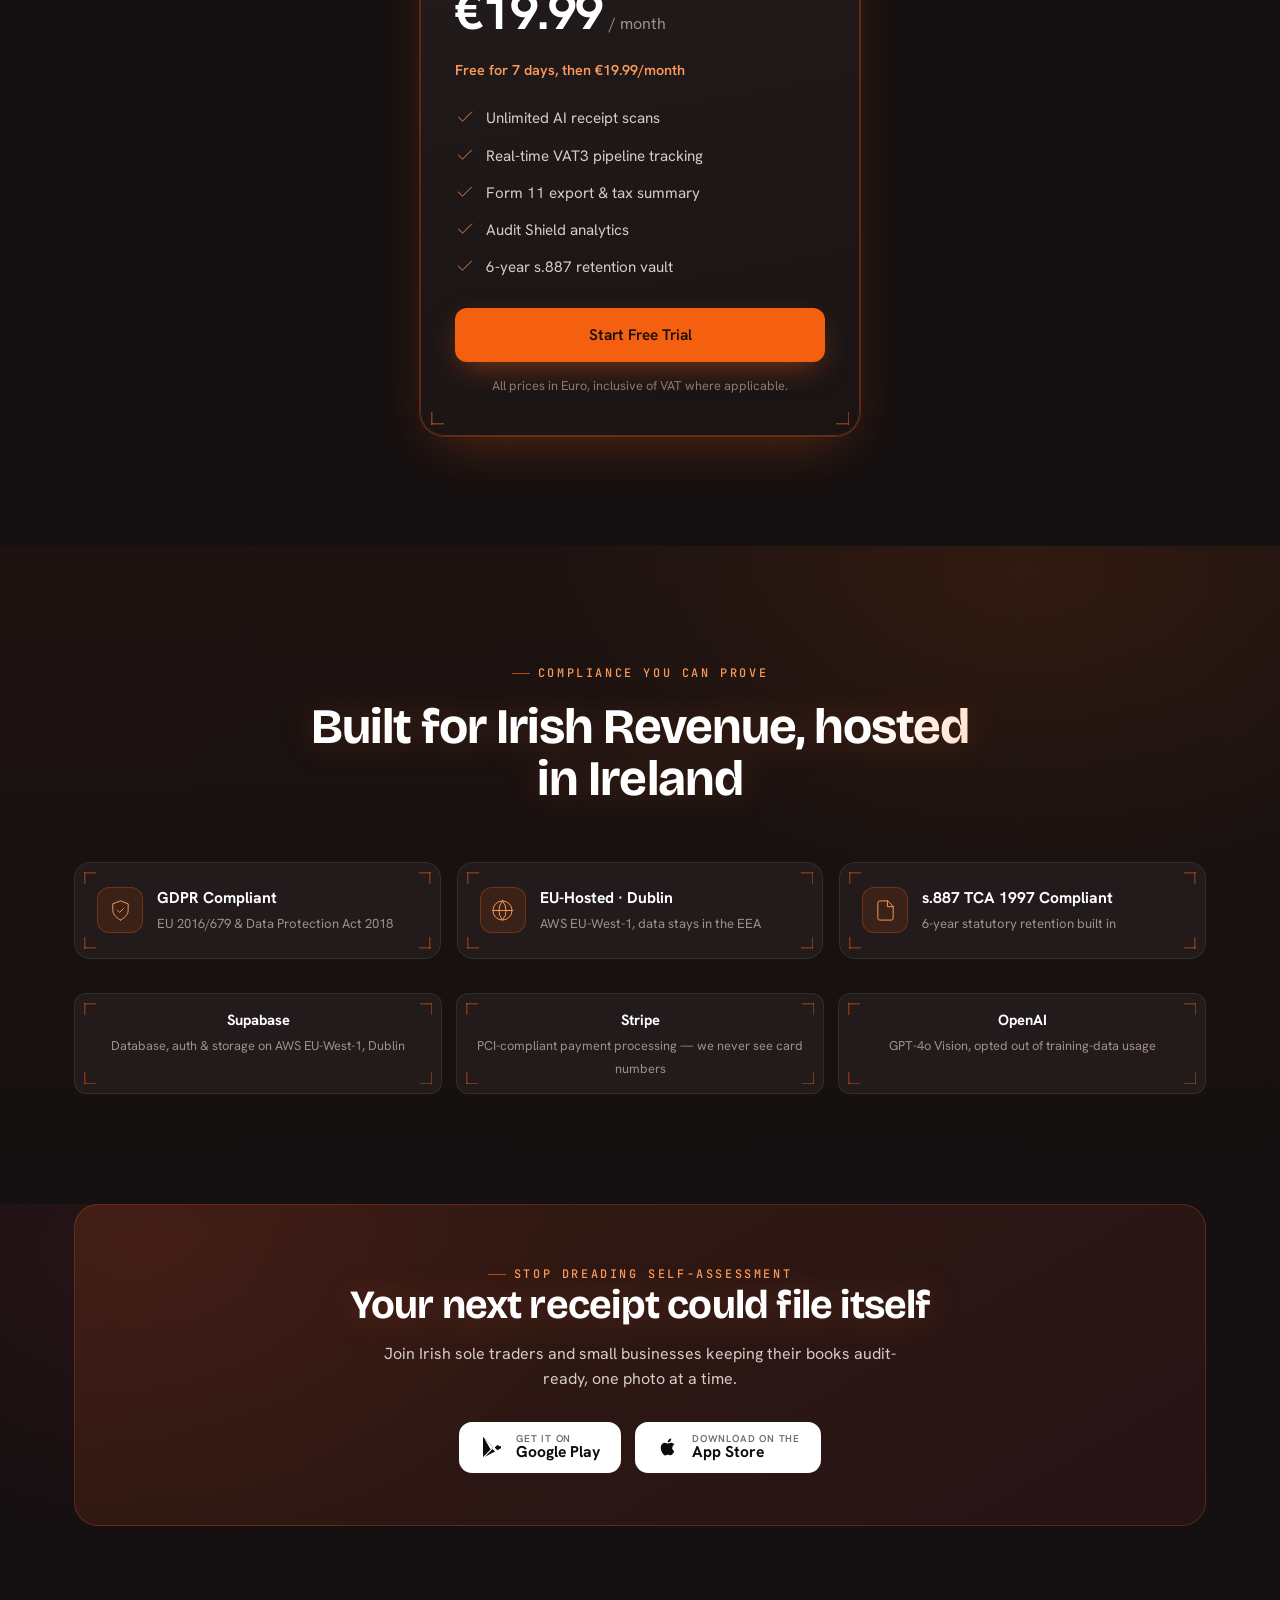
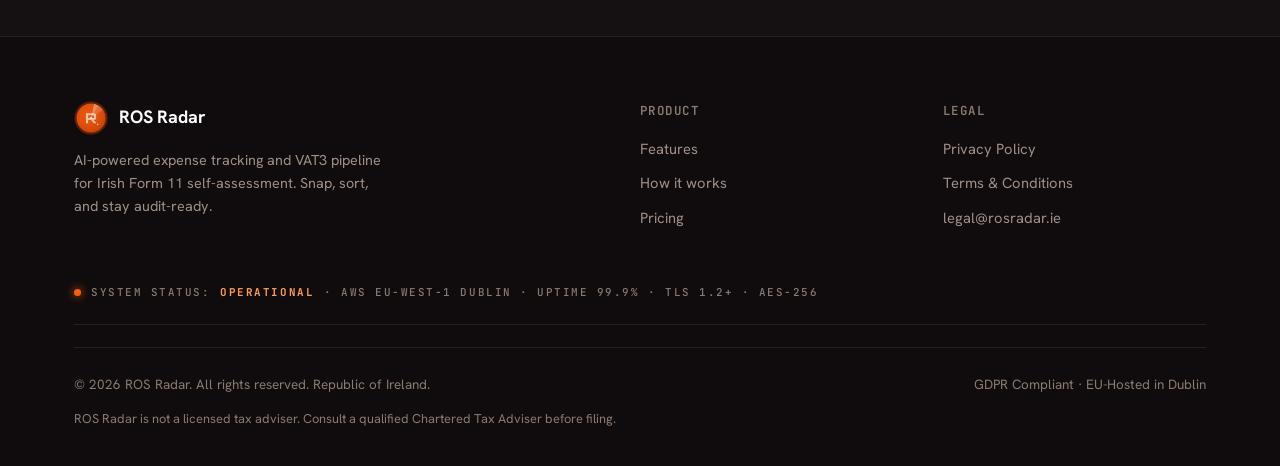
==== commit 77325a45: "feat: rebrand to warm orange palette + radar-dial logo Retheme all four pages from the emerald-green" ====
--- a/index.html
+++ b/index.html
@@ -5,31 +5,33 @@
 <meta name="viewport" content="width=device-width, initial-scale=1.0" />
 <title>ROS Radar — AI-Powered Expense Tracking for Irish Tax Compliance</title>
 <meta name="description" content="ROS Radar uses AI to scan your receipts, categorise expenses for Irish Revenue, track VAT3, and keep you audit-ready for your Form 11 Self-Assessment. Built for Irish self-employed, sole traders, and small businesses." />
-<meta name="theme-color" content="#121212" />
+<meta name="theme-color" content="#151011" />
 <meta property="og:title" content="ROS Radar — AI Expense Tracking for Irish Tax Compliance" />
 <meta property="og:description" content="Snap a receipt. AI extracts the data, categorises it for Form 11, and keeps you audit-ready. Built for Irish self-assessment." />
 <meta property="og:type" content="website" />
-<link rel="icon" href="data:image/svg+xml,%3Csvg xmlns='http://www.w3.org/2000/svg' viewBox='0 0 24 24' fill='none' stroke='%2310B981' stroke-width='2' stroke-linecap='round' stroke-linejoin='round'%3E%3Cpath d='M12 22s8-4 8-10V5l-8-3-8 3v7c0 6 8 10 8 10z'/%3E%3C/svg%3E" />
+<link rel="icon" href="/favicon.ico" sizes="16x16 32x32 48x48" />
+<link rel="icon" type="image/png" sizes="32x32" href="/favicon-32.png" />
+<link rel="apple-touch-icon" href="/apple-touch-icon.png" />
 <link href="fonts/fonts.css" rel="stylesheet">
 <style>
 :root{
-  --bg:#121212;
-  --bg-deep:#0c0c0c;
-  --surface:#1E1E1E;
-  --surface-2:#242424;
-  --surface-3:#2c2c2c;
+  --bg:#151011;
+  --bg-deep:#100C0D;
+  --surface:#221A1B;
+  --surface-2:#281E1F;
+  --surface-3:#2F2425;
   --border:rgba(255,255,255,0.08);
   --border-strong:rgba(255,255,255,0.14);
-  --emerald:#10B981;
-  --emerald-bright:#34D399;
-  --emerald-dim:rgba(16,185,129,0.12);
+  --brand:#F4600F;
+  --brand-bright:#FB9A57;
+  --brand-dim:rgba(244,96,15,0.12);
   --amber:#F59E0B;
   --red:#EF4444;
-  --indigo:#6366F1;
+  --indigo:#E83D5F;
   --text:#FFFFFF;
-  --text-soft:#C7C9CC;
-  --text-muted:#8A8F98;
-  --faint:#6b6f76;
+  --text-soft:#D6CCC6;
+  --text-muted:#A08F88;
+  --faint:#8A7A72;
   --display:"Bricolage Grotesque",-apple-system,BlinkMacSystemFont,"Segoe UI",Roboto,sans-serif;
   --font:"Hanken Grotesk",-apple-system,BlinkMacSystemFont,"Segoe UI",Roboto,Helvetica,Arial,sans-serif;
   --mono:"JetBrains Mono",ui-monospace,"SF Mono","Cascadia Code",Menlo,Consolas,monospace;
@@ -37,7 +39,7 @@
   --radius-lg:24px;
   --maxw:1180px;
   --shadow:0 24px 60px -20px rgba(0,0,0,0.6);
-  --glow:0 0 0 1px rgba(16,185,129,0.25),0 20px 60px -18px rgba(16,185,129,0.35);
+  --glow:0 0 0 1px rgba(244,96,15,0.25),0 20px 60px -18px rgba(244,96,15,0.35);
 }
 *{box-sizing:border-box;margin:0;padding:0}
 html{scroll-behavior:smooth;scroll-padding-top:88px;-webkit-text-size-adjust:100%}
@@ -57,7 +59,7 @@
 }
 a{color:inherit;text-decoration:none}
 img{max-width:100%;display:block}
-::selection{background:rgba(16,185,129,0.3);color:#fff}
+::selection{background:rgba(244,96,15,0.3);color:#fff}
 
 .wrap{max-width:var(--maxw);margin:0 auto;padding:0 24px;width:100%}
 
@@ -66,12 +68,12 @@
   font-size:.74rem;
   letter-spacing:.22em;
   text-transform:uppercase;
-  color:var(--emerald-bright);
+  color:var(--brand-bright);
   display:inline-flex;
   align-items:center;
   gap:8px;
 }
-.eyebrow::before{content:"";width:18px;height:1px;background:var(--emerald);opacity:.7}
+.eyebrow::before{content:"";width:18px;height:1px;background:var(--brand);opacity:.7}
 
 h1,h2,h3{font-family:var(--display);line-height:1.06;letter-spacing:-.02em;font-weight:700}
 .section{padding:110px 0;position:relative}
@@ -87,12 +89,12 @@
   cursor:pointer;transition:transform .18s ease,box-shadow .25s ease,background .2s ease,border-color .2s ease;
   white-space:nowrap;
 }
-.btn-primary{background:var(--emerald);color:#04130d;box-shadow:0 10px 30px -8px rgba(16,185,129,.5)}
-.btn-primary:hover{background:var(--emerald-bright);transform:translateY(-2px);box-shadow:0 16px 40px -10px rgba(16,185,129,.6)}
+.btn-primary{background:var(--brand);color:#170D08;box-shadow:0 10px 30px -8px rgba(244,96,15,.5)}
+.btn-primary:hover{background:var(--brand-bright);transform:translateY(-2px);box-shadow:0 16px 40px -10px rgba(244,96,15,.6)}
 .btn-ghost{background:var(--surface-2);color:#fff;border-color:var(--border-strong)}
 .btn-ghost:hover{background:var(--surface-3);transform:translateY(-2px);border-color:rgba(255,255,255,.25)}
 .btn-store{
-  background:#fff;color:#0a0a0a;padding:11px 20px;border-radius:13px;gap:12px;align-items:center;
+  background:#fff;color:#0E0A0B;padding:11px 20px;border-radius:13px;gap:12px;align-items:center;
 }
 .btn-store:hover{transform:translateY(-2px);box-shadow:0 16px 36px -12px rgba(255,255,255,.25)}
 .btn-store .sub{display:flex;flex-direction:column;line-height:1.05;text-align:left}
@@ -103,31 +105,29 @@
 /* ---------- Nav ---------- */
 .nav{
   position:fixed;top:0;left:0;right:0;z-index:100;
-  background:rgba(18,18,18,0.72);
+  background:rgba(24,18,19,0.72);
   backdrop-filter:saturate(160%) blur(14px);
   -webkit-backdrop-filter:saturate(160%) blur(14px);
   border-bottom:1px solid transparent;
   transition:border-color .3s ease,background .3s ease;
 }
-.nav.scrolled{border-bottom-color:var(--border);background:rgba(14,14,14,0.85)}
+.nav.scrolled{border-bottom-color:var(--border);background:rgba(19,14,15,0.85)}
 .nav-inner{display:flex;align-items:center;justify-content:space-between;height:72px}
 .brand{display:flex;align-items:center;gap:11px;font-weight:700;font-size:1.12rem;letter-spacing:-.01em}
 .brand .logo{
-  width:34px;height:34px;border-radius:10px;display:grid;place-items:center;
-  background:linear-gradient(150deg,rgba(16,185,129,.22),rgba(16,185,129,.06));
-  border:1px solid rgba(16,185,129,.35);
-}
-.brand .logo svg{width:19px;height:19px;stroke:var(--emerald-bright)}
+  width:34px;height:34px;display:grid;place-items:center;
+}
+.brand .logo img{width:34px;height:34px;display:block}
 .nav-links{display:flex;align-items:center;gap:6px}
 .nav-links a{
   font-size:.92rem;color:var(--text-soft);padding:9px 14px;border-radius:9px;
   transition:color .2s ease,background .2s ease;font-weight:500;
 }
 .nav-links a:hover{color:#fff;background:var(--surface-2)}
-.nav-links a.nav-cta{margin-left:12px;background:var(--emerald-bright);color:#000;font-weight:700;padding:11px 22px;border-radius:12px;
-  box-shadow:0 0 0 1px rgba(255,255,255,.22),0 6px 22px -4px rgba(16,185,129,.8)}
-.nav-links a.nav-cta:hover{background:#56eeb4;color:#000;
-  box-shadow:0 0 0 1px rgba(255,255,255,.32),0 12px 30px -6px rgba(16,185,129,.95)}
+.nav-links a.nav-cta{margin-left:12px;background:var(--brand-bright);color:#000;font-weight:700;padding:11px 22px;border-radius:12px;
+  box-shadow:0 0 0 1px rgba(255,255,255,.22),0 6px 22px -4px rgba(244,96,15,.8)}
+.nav-links a.nav-cta:hover{background:#FFB380;color:#000;
+  box-shadow:0 0 0 1px rgba(255,255,255,.32),0 12px 30px -6px rgba(244,96,15,.95)}
 .nav-toggle{display:none;background:none;border:0;cursor:pointer;padding:8px}
 .nav-toggle span{display:block;width:22px;height:2px;background:#fff;border-radius:2px;transition:.25s;margin:5px 0}
 .nav-toggle.open span:nth-child(1){transform:translateY(7px) rotate(45deg)}
@@ -135,13 +135,13 @@
 .nav-toggle.open span:nth-child(3){transform:translateY(-7px) rotate(-45deg)}
 
 /* ---------- Hero (sci-fi radar HUD) ---------- */
-.hero{position:relative;padding:150px 0 84px;overflow:hidden;background:radial-gradient(120% 90% at 65% 18%,#10231b 0%,#0b0f0d 45%,#070807 100%)}
+.hero{position:relative;padding:150px 0 84px;overflow:hidden;background:radial-gradient(120% 90% at 65% 18%,#2B1710 0%,#14100E 45%,#0B0808 100%)}
 .hero-grid{display:grid;grid-template-columns:1.02fr .98fr;gap:40px;align-items:center;position:relative;z-index:2}
 /* layered atmosphere */
 .hero-ambient{position:absolute;inset:0;z-index:0;pointer-events:none;
-  background:radial-gradient(440px circle at var(--hx,68%) var(--hy,40%),rgba(16,185,129,.18),transparent 62%);transition:background .2s ease}
+  background:radial-gradient(440px circle at var(--hx,68%) var(--hy,40%),rgba(244,96,15,.18),transparent 62%);transition:background .2s ease}
 .hero-mesh{position:absolute;inset:0;z-index:0;pointer-events:none;
-  background-image:linear-gradient(rgba(16,185,129,.055) 1px,transparent 1px),linear-gradient(90deg,rgba(16,185,129,.055) 1px,transparent 1px);
+  background-image:linear-gradient(rgba(244,96,15,.055) 1px,transparent 1px),linear-gradient(90deg,rgba(244,96,15,.055) 1px,transparent 1px);
   background-size:56px 56px;
   -webkit-mask:radial-gradient(125% 85% at 62% 32%,#000 28%,transparent 76%);
   mask:radial-gradient(125% 85% at 62% 32%,#000 28%,transparent 76%);}
@@ -151,31 +151,31 @@
 
 /* corner reticles + HUD frame */
 .reticle{position:absolute;z-index:3;font-family:var(--mono);font-size:.6rem;letter-spacing:.16em;color:var(--text-muted);display:flex;align-items:center;gap:7px;pointer-events:none;text-transform:uppercase}
-.reticle::before{content:"+";color:var(--emerald);font-size:.95rem;font-weight:700;text-shadow:0 0 8px rgba(16,185,129,.7)}
+.reticle::before{content:"+";color:var(--brand);font-size:.95rem;font-weight:700;text-shadow:0 0 8px rgba(244,96,15,.7)}
 .reticle.tl{top:92px;left:26px}
 .reticle.tr{top:92px;right:26px;flex-direction:row-reverse}
 .reticle.bl{bottom:26px;left:26px}
 .hero-vtext{position:absolute;right:14px;top:50%;transform:translateY(-50%);z-index:3;writing-mode:vertical-rl;font-family:var(--mono);font-size:.62rem;letter-spacing:.34em;text-transform:uppercase;color:var(--text-muted);pointer-events:none}
-.hero-vtext b{color:var(--emerald-bright)}
+.hero-vtext b{color:var(--brand-bright)}
 
 /* copy */
-.hero-eyebrow{font-family:var(--mono);font-size:.72rem;letter-spacing:.26em;text-transform:uppercase;color:var(--emerald-bright);display:inline-flex;align-items:center;gap:10px}
-.hero-eyebrow::before{content:"";width:30px;height:1px;background:var(--emerald);box-shadow:0 0 8px var(--emerald)}
+.hero-eyebrow{font-family:var(--mono);font-size:.72rem;letter-spacing:.26em;text-transform:uppercase;color:var(--brand-bright);display:inline-flex;align-items:center;gap:10px}
+.hero-eyebrow::before{content:"";width:30px;height:1px;background:var(--brand);box-shadow:0 0 8px var(--brand)}
 .hero-title{font-family:var(--display);font-weight:800;text-transform:uppercase;font-size:clamp(2.9rem,8.4vw,6.6rem);line-height:.85;letter-spacing:-.03em;margin:20px 0 0}
 .hero-title .l{display:block;
-  background:linear-gradient(180deg,#f3fff9 0%,#69ead2 44%,#10B981 100%);
+  background:linear-gradient(180deg,#FFF8F2 0%,#FFC096 44%,#F4600F 100%);
   -webkit-background-clip:text;background-clip:text;color:transparent;
   animation:titleglow 4.5s ease-in-out infinite}
 .hero-title .l.ghost{background:none;color:transparent;-webkit-text-fill-color:transparent;
-  -webkit-text-stroke:1.4px rgba(110,238,214,.66);text-stroke:1.4px rgba(110,238,214,.66);animation:none;
-  filter:drop-shadow(0 0 20px rgba(16,185,129,.3))}
-@keyframes titleglow{0%,100%{filter:drop-shadow(0 2px 22px rgba(16,185,129,.30))}50%{filter:drop-shadow(0 2px 40px rgba(16,185,129,.6))}}
+  -webkit-text-stroke:1.4px rgba(255,203,164,.66);text-stroke:1.4px rgba(255,203,164,.66);animation:none;
+  filter:drop-shadow(0 0 20px rgba(244,96,15,.3))}
+@keyframes titleglow{0%,100%{filter:drop-shadow(0 2px 22px rgba(244,96,15,.30))}50%{filter:drop-shadow(0 2px 40px rgba(244,96,15,.6))}}
 .hero-sub{color:var(--text-soft);font-size:1.12rem;margin:24px 0 0;max-width:480px}
 .hero-actions{display:flex;gap:14px;margin-top:30px;flex-wrap:wrap}
 .hero-status{display:flex;gap:20px;flex-wrap:wrap;margin-top:26px;font-family:var(--mono);font-size:.71rem;letter-spacing:.06em;color:var(--text-muted);text-transform:uppercase}
 .hero-status span{display:inline-flex;align-items:center;gap:8px}
-.hero-status b{color:var(--emerald-bright);font-weight:600}
-.hero-status .live{width:7px;height:7px;border-radius:50%;background:var(--emerald);box-shadow:0 0 9px var(--emerald);animation:pulse 1.6s ease-in-out infinite}
+.hero-status b{color:var(--brand-bright);font-weight:600}
+.hero-status .live{width:7px;height:7px;border-radius:50%;background:var(--brand);box-shadow:0 0 9px var(--brand);animation:pulse 1.6s ease-in-out infinite}
 @keyframes pulse{0%,100%{opacity:1;transform:scale(1)}50%{opacity:.35;transform:scale(.8)}}
 
 /* radar scope */
@@ -183,30 +183,30 @@
 .scope{position:relative;width:min(480px,88vw);aspect-ratio:1;display:grid;place-items:center;transition:transform .3s ease}
 .scope-svg{position:absolute;inset:0;width:100%;height:100%;overflow:visible}
 .scope-sweep{position:absolute;inset:4%;border-radius:50%;z-index:2;
-  background:conic-gradient(from 0deg,rgba(16,185,129,0) 0deg,rgba(16,185,129,0) 268deg,rgba(16,185,129,.05) 300deg,rgba(16,185,129,.32) 348deg,rgba(52,211,153,.6) 360deg);
+  background:conic-gradient(from 0deg,rgba(244,96,15,0) 0deg,rgba(244,96,15,0) 268deg,rgba(244,96,15,.05) 300deg,rgba(244,96,15,.32) 348deg,rgba(251,154,87,.6) 360deg);
   -webkit-mask:radial-gradient(circle,transparent 0,#000 2.2%);mask:radial-gradient(circle,transparent 0,#000 2.2%);
   animation:sweep 4.5s linear infinite}
 @keyframes sweep{to{transform:rotate(360deg)}}
 .scope-core{position:absolute;width:30%;aspect-ratio:1;border-radius:50%;z-index:3;
-  background:radial-gradient(circle,#e9fff7 0%,#5eead0 30%,#10B981 52%,rgba(16,185,129,.35) 68%,transparent 78%);
-  box-shadow:0 0 70px 12px rgba(16,185,129,.5);animation:corepulse 3.2s ease-in-out infinite}
+  background:radial-gradient(circle,#FFF4EC 0%,#FFB98C 30%,#F4600F 52%,rgba(244,96,15,.35) 68%,transparent 78%);
+  box-shadow:0 0 70px 12px rgba(244,96,15,.5);animation:corepulse 3.2s ease-in-out infinite}
 @keyframes corepulse{0%,100%{transform:scale(.9);opacity:.85}50%{transform:scale(1.08);opacity:1}}
-.scope-core::after,.scope-core::before{content:"";position:absolute;inset:-30%;border-radius:50%;border:1px solid rgba(52,211,153,.4);animation:ringout 3.2s ease-out infinite}
+.scope-core::after,.scope-core::before{content:"";position:absolute;inset:-30%;border-radius:50%;border:1px solid rgba(251,154,87,.4);animation:ringout 3.2s ease-out infinite}
 .scope-core::before{animation-delay:1.6s}
 @keyframes ringout{0%{transform:scale(.55);opacity:.8}100%{transform:scale(1.7);opacity:0}}
-.scope .blip{position:absolute;width:9px;height:9px;border-radius:50%;background:var(--emerald-bright);box-shadow:0 0 14px 3px rgba(52,211,153,.8);z-index:4;opacity:0;animation:blip 4.5s linear infinite}
+.scope .blip{position:absolute;width:9px;height:9px;border-radius:50%;background:var(--brand-bright);box-shadow:0 0 14px 3px rgba(251,154,87,.8);z-index:4;opacity:0;animation:blip 4.5s linear infinite}
 .scope .blip.b1{top:30%;left:64%;animation-delay:1s}
 .scope .blip.b2{top:62%;left:38%;animation-delay:2.4s}
 .scope .blip.b3{top:46%;left:72%;animation-delay:3.5s}
 @keyframes blip{0%{opacity:0;transform:scale(.4)}5%{opacity:1;transform:scale(1)}20%{opacity:0;transform:scale(1.8)}100%{opacity:0}}
 
 /* HUD readout chips around scope */
-.float-chip{position:absolute;z-index:5;background:rgba(8,14,11,.85);border:1px solid rgba(16,185,129,.3);
+.float-chip{position:absolute;z-index:5;background:rgba(8,14,11,.85);border:1px solid rgba(244,96,15,.3);
   border-radius:10px;padding:8px 12px;display:flex;align-items:center;gap:9px;font-family:var(--mono);font-size:.7rem;
   letter-spacing:.04em;text-transform:uppercase;color:var(--text-soft);backdrop-filter:blur(8px);
-  box-shadow:0 14px 30px -12px rgba(0,0,0,.8),0 0 0 1px rgba(16,185,129,.05);animation:floaty 5s ease-in-out infinite}
-.float-chip::before{content:"";width:6px;height:6px;border-radius:50%;background:var(--emerald);box-shadow:0 0 8px var(--emerald);flex:none}
-.float-chip b{color:var(--emerald-bright);font-weight:600}
+  box-shadow:0 14px 30px -12px rgba(0,0,0,.8),0 0 0 1px rgba(244,96,15,.05);animation:floaty 5s ease-in-out infinite}
+.float-chip::before{content:"";width:6px;height:6px;border-radius:50%;background:var(--brand);box-shadow:0 0 8px var(--brand);flex:none}
+.float-chip b{color:var(--brand-bright);font-weight:600}
 .fc-1{top:8%;left:-4%;animation-delay:0s}
 .fc-2{top:48%;right:-10%;animation-delay:.9s}
 .fc-3{bottom:8%;left:2%;animation-delay:1.7s}
@@ -217,7 +217,7 @@
 .strip-inner{display:flex;align-items:center;justify-content:center;gap:40px;flex-wrap:wrap;color:var(--text-muted);font-size:.84rem}
 .strip-inner b{color:var(--text-soft)}
 .strip-inner .pill{display:inline-flex;align-items:center;gap:8px;font-family:var(--mono);letter-spacing:.04em}
-.strip-inner .pill svg{width:15px;height:15px;stroke:var(--emerald);flex:none}
+.strip-inner .pill svg{width:15px;height:15px;stroke:var(--brand);flex:none}
 
 /* ---------- Bento features ---------- */
 .bento{display:grid;grid-template-columns:repeat(6,1fr);gap:18px}
@@ -226,18 +226,18 @@
   padding:26px;position:relative;overflow:hidden;
   transition:transform .25s ease,border-color .25s ease,background .25s ease;
 }
-.card:hover{transform:translateY(-4px);border-color:var(--border-strong);background:#212121}
+.card:hover{transform:translateY(-4px);border-color:var(--border-strong);background:#251C1D}
 .card .ic{
   width:42px;height:42px;border-radius:11px;display:grid;place-items:center;margin-bottom:16px;
-  background:var(--emerald-dim);border:1px solid rgba(16,185,129,.28);
-}
-.card .ic svg{width:21px;height:21px;stroke:var(--emerald-bright)}
+  background:var(--brand-dim);border:1px solid rgba(244,96,15,.28);
+}
+.card .ic svg{width:21px;height:21px;stroke:var(--brand-bright)}
 .card h3{font-size:1.18rem;margin-bottom:9px;letter-spacing:-.015em}
 .card p{color:var(--text-muted);font-size:.94rem}
-.card .tag{display:inline-block;font-family:var(--mono);font-size:.66rem;letter-spacing:.12em;text-transform:uppercase;color:var(--emerald-bright);margin-bottom:14px}
+.card .tag{display:inline-block;font-family:var(--mono);font-size:.66rem;letter-spacing:.12em;text-transform:uppercase;color:var(--brand-bright);margin-bottom:14px}
 .b3{grid-column:span 3}
 .b2{grid-column:span 2}
-.card.showcase{background:linear-gradient(165deg,#202020,#161616)}
+.card.showcase{background:linear-gradient(165deg,#241C1D,#1A1415)}
 
 /* showcase visuals */
 .viz{margin-top:18px;border-radius:14px;border:1px solid var(--border);background:var(--bg-deep);padding:16px}
@@ -245,44 +245,44 @@
 .mt{background:var(--surface);border:1px solid var(--border);border-radius:11px;padding:11px 12px}
 .mt small{display:block;color:var(--text-muted);font-size:.6rem;text-transform:uppercase;letter-spacing:.1em}
 .mt b{font-family:var(--mono);font-size:1.05rem;display:block;margin-top:3px}
-.mt.green b{color:var(--emerald-bright)}
-.mt.indigo b{color:#8b8df5}
+.mt.green b{color:var(--brand-bright)}
+.mt.indigo b{color:#F586A0}
 .mt.amber b{color:var(--amber)}
 
 .vat-row{display:flex;align-items:center;gap:10px;margin:9px 0;font-size:.78rem}
 .vat-row .lbl{width:62px;color:var(--text-soft);font-family:var(--mono);font-size:.72rem}
 .vat-row .track{flex:1;height:8px;background:var(--surface-2);border-radius:5px;overflow:hidden}
-.vat-row .track i{display:block;height:100%;border-radius:5px;background:linear-gradient(90deg,var(--emerald),var(--emerald-bright))}
+.vat-row .track i{display:block;height:100%;border-radius:5px;background:linear-gradient(90deg,var(--brand),var(--brand-bright))}
 .vat-row .amt{font-family:var(--mono);color:var(--text-muted);width:54px;text-align:right;font-size:.72rem}
 
 .shield-viz{display:flex;align-items:center;gap:18px}
 .ring-prog{position:relative;width:104px;height:104px;flex:none}
 .ring-prog svg{transform:rotate(-90deg)}
-.ring-prog .val{position:absolute;inset:0;display:grid;place-items:center;font-family:var(--mono);font-weight:700;font-size:1.4rem;color:var(--emerald-bright)}
+.ring-prog .val{position:absolute;inset:0;display:grid;place-items:center;font-family:var(--mono);font-weight:700;font-size:1.4rem;color:var(--brand-bright)}
 .shield-list{display:flex;flex-direction:column;gap:9px;font-size:.82rem}
 .shield-list .li{display:flex;align-items:center;gap:9px;color:var(--text-soft)}
 .shield-list .li .d{width:7px;height:7px;border-radius:50%;flex:none}
-.d-green{background:var(--emerald)}.d-amber{background:var(--amber)}.d-red{background:var(--red)}
+.d-green{background:var(--brand)}.d-amber{background:var(--amber)}.d-red{background:var(--red)}
 
 .cat-chips{display:flex;flex-wrap:wrap;gap:8px}
 .chip{font-size:.76rem;padding:7px 12px;border-radius:999px;border:1px solid var(--border-strong);background:var(--surface);color:var(--text-soft)}
-.chip.ok{border-color:rgba(16,185,129,.4);color:var(--emerald-bright);background:rgba(16,185,129,.08)}
+.chip.ok{border-color:rgba(244,96,15,.4);color:var(--brand-bright);background:rgba(244,96,15,.08)}
 .chip.no{border-color:rgba(239,68,68,.4);color:#fca5a5;background:rgba(239,68,68,.08)}
 
 /* ---------- Screenshot showcase ---------- */
 .shots{display:grid;grid-template-columns:repeat(4,1fr);gap:22px;align-items:start}
 .shot{text-align:center}
 .shot-frame{
-  position:relative;border-radius:34px;background:linear-gradient(180deg,#202020,#161616);
+  position:relative;border-radius:34px;background:linear-gradient(180deg,#241C1D,#1A1415);
   border:1px solid var(--border-strong);padding:9px;margin:0 auto 16px;max-width:230px;
   box-shadow:0 30px 60px -26px rgba(0,0,0,.7);transition:transform .3s ease,box-shadow .3s ease;
 }
-.shot:hover .shot-frame{transform:translateY(-6px);box-shadow:0 40px 70px -26px rgba(16,185,129,.28)}
+.shot:hover .shot-frame{transform:translateY(-6px);box-shadow:0 40px 70px -26px rgba(244,96,15,.28)}
 .shot-frame::before{content:"";position:absolute;top:14px;left:50%;transform:translateX(-50%);width:78px;height:18px;background:#000;border-radius:0 0 12px 12px;z-index:3}
 .shot-screen{border-radius:26px;overflow:hidden;background:var(--bg-deep);aspect-ratio:9/19.5;position:relative}
 .shot-screen img{width:100%;height:100%;object-fit:cover}
 .shot-ph{position:absolute;inset:0;display:flex;flex-direction:column;align-items:center;justify-content:center;gap:10px;color:var(--faint);padding:20px;text-align:center}
-.shot-ph svg{width:30px;height:30px;stroke:var(--emerald);opacity:.6}
+.shot-ph svg{width:30px;height:30px;stroke:var(--brand);opacity:.6}
 .shot-ph span{font-size:.74rem;font-family:var(--mono)}
 .shot h3{font-size:1.02rem;margin-bottom:5px}
 .shot p{color:var(--text-muted);font-size:.85rem;max-width:230px;margin:0 auto}
@@ -291,12 +291,12 @@
 
 /* ---------- How it works ---------- */
 .steps{display:grid;grid-template-columns:repeat(3,1fr);gap:20px;position:relative}
-.steps::before{content:"";position:absolute;top:42px;left:14%;right:14%;height:1px;background:linear-gradient(90deg,transparent,rgba(16,185,129,.35),transparent);z-index:0}
+.steps::before{content:"";position:absolute;top:42px;left:14%;right:14%;height:1px;background:linear-gradient(90deg,transparent,rgba(244,96,15,.35),transparent);z-index:0}
 .step{position:relative;z-index:1;text-align:center;padding:0 10px}
 .step .num{
   width:64px;height:64px;border-radius:50%;margin:0 auto 22px;display:grid;place-items:center;
-  background:var(--surface);border:1px solid rgba(16,185,129,.35);font-family:var(--mono);font-size:1.1rem;
-  font-weight:700;color:var(--emerald-bright);box-shadow:0 0 0 6px rgba(16,185,129,.06),0 10px 30px -12px rgba(16,185,129,.4);
+  background:var(--surface);border:1px solid rgba(244,96,15,.35);font-family:var(--mono);font-size:1.1rem;
+  font-weight:700;color:var(--brand-bright);box-shadow:0 0 0 6px rgba(244,96,15,.06),0 10px 30px -12px rgba(244,96,15,.4);
 }
 .step h3{font-size:1.22rem;margin-bottom:9px}
 .step p{color:var(--text-muted);font-size:.94rem;max-width:280px;margin:0 auto}
@@ -304,32 +304,32 @@
 /* ---------- Pricing ---------- */
 .pricing-wrap{display:grid;place-items:center}
 .price-card{
-  width:100%;max-width:440px;background:linear-gradient(170deg,#1f1f1f,#161616);
-  border:1px solid rgba(16,185,129,.3);border-radius:var(--radius-lg);padding:38px 34px;position:relative;
+  width:100%;max-width:440px;background:linear-gradient(170deg,#231B1C,#1A1415);
+  border:1px solid rgba(244,96,15,.3);border-radius:var(--radius-lg);padding:38px 34px;position:relative;
   box-shadow:var(--glow);
 }
-.price-card .ribbon{position:absolute;top:18px;right:18px;font-family:var(--mono);font-size:.64rem;letter-spacing:.14em;text-transform:uppercase;color:var(--emerald-bright);border:1px solid rgba(16,185,129,.4);padding:5px 10px;border-radius:999px;background:rgba(16,185,129,.08)}
+.price-card .ribbon{position:absolute;top:18px;right:18px;font-family:var(--mono);font-size:.64rem;letter-spacing:.14em;text-transform:uppercase;color:var(--brand-bright);border:1px solid rgba(244,96,15,.4);padding:5px 10px;border-radius:999px;background:rgba(244,96,15,.08)}
 .price-card h3{font-size:1.5rem}
 .price-card .plan-sub{color:var(--text-muted);font-size:.92rem;margin-top:4px}
 .price-amt{display:flex;align-items:baseline;gap:6px;margin:22px 0 6px}
 .price-amt .num{font-size:3.2rem;font-weight:800;letter-spacing:-.03em}
 .price-amt .per{color:var(--text-muted);font-size:1rem}
-.price-trial{color:var(--emerald-bright);font-size:.9rem;font-weight:600;margin-bottom:24px}
+.price-trial{color:var(--brand-bright);font-size:.9rem;font-weight:600;margin-bottom:24px}
 .feat-list{list-style:none;display:flex;flex-direction:column;gap:13px;margin:24px 0 28px}
 .feat-list li{display:flex;gap:11px;align-items:flex-start;font-size:.95rem;color:var(--text-soft)}
-.feat-list svg{width:20px;height:20px;flex:none;stroke:var(--emerald-bright);margin-top:1px}
+.feat-list svg{width:20px;height:20px;flex:none;stroke:var(--brand-bright);margin-top:1px}
 .price-card .btn{width:100%}
 .price-note{text-align:center;color:var(--faint);font-size:.8rem;margin-top:14px}
 
 /* ---------- Trust ---------- */
-.trust-band{background:linear-gradient(180deg,rgba(16,185,129,.04),transparent)}
+.trust-band{background:linear-gradient(180deg,rgba(244,96,15,.04),transparent)}
 .badges{display:grid;grid-template-columns:repeat(3,1fr);gap:16px;margin-bottom:34px}
 .badge{
   background:var(--surface);border:1px solid var(--border);border-radius:var(--radius);padding:22px;
   display:flex;gap:14px;align-items:center;
 }
-.badge .bi{width:46px;height:46px;border-radius:12px;display:grid;place-items:center;background:var(--emerald-dim);border:1px solid rgba(16,185,129,.28);flex:none}
-.badge .bi svg{width:23px;height:23px;stroke:var(--emerald-bright)}
+.badge .bi{width:46px;height:46px;border-radius:12px;display:grid;place-items:center;background:var(--brand-dim);border:1px solid rgba(244,96,15,.28);flex:none}
+.badge .bi svg{width:23px;height:23px;stroke:var(--brand-bright)}
 .badge b{display:block;font-size:.98rem}
 .badge small{color:var(--text-muted);font-size:.82rem}
 .processors{display:flex;gap:14px;flex-wrap:wrap;justify-content:center;color:var(--text-muted);font-size:.88rem;text-align:center}
@@ -339,8 +339,8 @@
 
 /* ---------- CTA banner ---------- */
 .cta-banner{
-  background:linear-gradient(150deg,rgba(16,185,129,.14),rgba(99,102,241,.08));
-  border:1px solid rgba(16,185,129,.25);border-radius:var(--radius-lg);
+  background:linear-gradient(150deg,rgba(244,96,15,.14),rgba(232,61,95,.08));
+  border:1px solid rgba(244,96,15,.25);border-radius:var(--radius-lg);
   padding:52px;text-align:center;position:relative;overflow:hidden;
 }
 .cta-banner h2{font-size:clamp(1.7rem,3.6vw,2.5rem);margin-bottom:14px}
@@ -353,12 +353,12 @@
 .foot-brand p{color:var(--text-muted);font-size:.9rem;max-width:320px;margin-top:14px}
 .foot-col h4{font-size:.78rem;text-transform:uppercase;letter-spacing:.12em;color:var(--faint);margin-bottom:16px;font-family:var(--mono);font-weight:600}
 .foot-col a,.foot-col span{display:block;color:var(--text-muted);font-size:.92rem;margin-bottom:11px;transition:color .2s}
-.foot-col a:hover{color:var(--emerald-bright)}
+.foot-col a:hover{color:var(--brand-bright)}
 .foot-bottom{border-top:1px solid var(--border);padding-top:26px;display:flex;justify-content:space-between;gap:18px;flex-wrap:wrap;color:var(--faint);font-size:.84rem}
 .disclaimer{color:var(--faint);font-size:.8rem;margin-top:14px;max-width:560px;line-height:1.6}
 
 /* ---------- Scroll progress ---------- */
-.progress{position:fixed;top:0;left:0;height:3px;width:100%;transform:scaleX(0);transform-origin:0 50%;z-index:200;background:linear-gradient(90deg,var(--emerald),var(--emerald-bright),var(--indigo));box-shadow:0 0 12px rgba(16,185,129,.5)}
+.progress{position:fixed;top:0;left:0;height:3px;width:100%;transform:scaleX(0);transform-origin:0 50%;z-index:200;background:linear-gradient(90deg,var(--brand),var(--brand-bright),var(--indigo));box-shadow:0 0 12px rgba(244,96,15,.5)}
 
 /* ---------- Hero load reveal ---------- */
 @keyframes rise{from{opacity:0;transform:translateY(20px)}to{opacity:1;transform:none}}
@@ -371,7 +371,7 @@
 .hero-visual{animation:rise .9s .3s both cubic-bezier(.2,.8,.2,1)}
 
 /* ---------- Radar blips ---------- */
-.radar .blip{position:absolute;width:9px;height:9px;border-radius:50%;background:var(--emerald-bright);box-shadow:0 0 14px 2px rgba(52,211,153,.7);opacity:0;animation:blip 5s linear infinite}
+.radar .blip{position:absolute;width:9px;height:9px;border-radius:50%;background:var(--brand-bright);box-shadow:0 0 14px 2px rgba(251,154,87,.7);opacity:0;animation:blip 5s linear infinite}
 @keyframes blip{0%{opacity:0;transform:scale(.4)}4%{opacity:1;transform:scale(1)}16%{opacity:0;transform:scale(1.6)}100%{opacity:0}}
 .blip.b1{top:24%;left:62%;animation-delay:1.1s}
 .blip.b2{top:64%;left:34%;animation-delay:2.6s}
@@ -382,7 +382,7 @@
 .phone{transition:transform .25s ease,box-shadow .25s ease}
 
 /* ---------- Card cursor spotlight ---------- */
-.card::after{content:"";position:absolute;inset:0;border-radius:inherit;pointer-events:none;opacity:0;transition:opacity .35s ease;background:radial-gradient(300px circle at var(--mx,50%) var(--my,50%),rgba(16,185,129,.13),transparent 60%)}
+.card::after{content:"";position:absolute;inset:0;border-radius:inherit;pointer-events:none;opacity:0;transition:opacity .35s ease;background:radial-gradient(300px circle at var(--mx,50%) var(--my,50%),rgba(244,96,15,.13),transparent 60%)}
 .card:hover::after{opacity:1}
 
 /* ---------- Bar fill on reveal ---------- */
@@ -404,14 +404,14 @@
 /* ---------- Sci-fi HUD (page-wide) ---------- */
 .hud-divider{display:flex;align-items:center;gap:16px;max-width:var(--maxw);margin:0 auto;padding:40px 24px 0}
 .hud-divider+.section{padding-top:44px}
-.hud-divider::before,.hud-divider::after{content:"+";color:var(--emerald);font-family:var(--mono);font-size:.9rem;opacity:.65;text-shadow:0 0 8px rgba(16,185,129,.6)}
-.hud-divider .seg{flex:1;height:1px;background:linear-gradient(90deg,transparent,rgba(16,185,129,.32),transparent)}
+.hud-divider::before,.hud-divider::after{content:"+";color:var(--brand);font-family:var(--mono);font-size:.9rem;opacity:.65;text-shadow:0 0 8px rgba(244,96,15,.6)}
+.hud-divider .seg{flex:1;height:1px;background:linear-gradient(90deg,transparent,rgba(244,96,15,.32),transparent)}
 .hud-divider .lbl{font-family:var(--mono);font-size:.66rem;letter-spacing:.2em;text-transform:uppercase;color:var(--text-muted);white-space:nowrap}
-.hud-divider .lbl b{color:var(--emerald-bright);font-weight:600}
+.hud-divider .lbl b{color:var(--brand-bright);font-weight:600}
 
 /* corner brackets */
 .hud-corners{position:absolute;inset:10px;pointer-events:none;z-index:1;
-  --c:rgba(16,185,129,.5);--s:13px;--t:1.5px;
+  --c:rgba(244,96,15,.5);--s:13px;--t:1.5px;
   background:
     linear-gradient(var(--c),var(--c)) 0 0/var(--s) var(--t) no-repeat,
     linear-gradient(var(--c),var(--c)) 0 0/var(--t) var(--s) no-repeat,
@@ -423,46 +423,46 @@
     linear-gradient(var(--c),var(--c)) 100% 100%/var(--t) var(--s) no-repeat;}
 
 /* showcase scan-line accent */
-.card.showcase::before{content:"";position:absolute;top:0;left:18px;right:18px;height:1px;z-index:1;background:linear-gradient(90deg,transparent,rgba(16,185,129,.6),transparent)}
+.card.showcase::before{content:"";position:absolute;top:0;left:18px;right:18px;height:1px;z-index:1;background:linear-gradient(90deg,transparent,rgba(244,96,15,.6),transparent)}
 
 /* steps traveling pulse */
-.steps::after{content:"";position:absolute;top:38px;width:9px;height:9px;border-radius:50%;background:var(--emerald-bright);box-shadow:0 0 14px 2px rgba(52,211,153,.8);z-index:1;animation:travel 4.5s linear infinite}
+.steps::after{content:"";position:absolute;top:38px;width:9px;height:9px;border-radius:50%;background:var(--brand-bright);box-shadow:0 0 14px 2px rgba(251,154,87,.8);z-index:1;animation:travel 4.5s linear infinite}
 @keyframes travel{0%{left:14%;opacity:0}8%{opacity:1}92%{opacity:1}100%{left:86%;opacity:0}}
 
 /* footer status */
 .foot-status{font-family:var(--mono);font-size:.68rem;letter-spacing:.14em;text-transform:uppercase;color:var(--faint);display:flex;align-items:center;gap:10px;flex-wrap:wrap;padding-bottom:22px;margin-bottom:22px;border-bottom:1px solid var(--border)}
-.foot-status b{color:var(--emerald-bright)}
-.foot-status .live{width:7px;height:7px;border-radius:50%;background:var(--emerald);box-shadow:0 0 9px var(--emerald);animation:pulse 1.6s ease-in-out infinite}
+.foot-status b{color:var(--brand-bright)}
+.foot-status .live{width:7px;height:7px;border-radius:50%;background:var(--brand);box-shadow:0 0 9px var(--brand);animation:pulse 1.6s ease-in-out infinite}
 
 /* ---------- Heading FX (holographic sheen) ---------- */
 h2{
   color:#fff;-webkit-text-fill-color:transparent;
-  background:linear-gradient(100deg,#fff 0%,#fff 38%,#7df0d8 50%,#fff 62%,#fff 100%);
+  background:linear-gradient(100deg,#fff 0%,#fff 38%,#FFCBA6 50%,#fff 62%,#fff 100%);
   background-size:220% 100%;-webkit-background-clip:text;background-clip:text;
   animation:sheen 7s linear infinite;
-  filter:drop-shadow(0 1px 16px rgba(16,185,129,.20));
+  filter:drop-shadow(0 1px 16px rgba(244,96,15,.20));
 }
 @keyframes sheen{0%{background-position:165% 0}100%{background-position:-65% 0}}
 h2:hover{animation:sheen 7s linear infinite,glitch .42s steps(2,end) 2}
 @keyframes glitch{
-  0%{text-shadow:1.5px 0 rgba(239,68,68,.65),-1.5px 0 rgba(99,102,241,.65)}
-  50%{text-shadow:-1.5px 0 rgba(16,185,129,.65),1.5px 0 rgba(99,102,241,.65)}
+  0%{text-shadow:1.5px 0 rgba(239,68,68,.65),-1.5px 0 rgba(232,61,95,.65)}
+  50%{text-shadow:-1.5px 0 rgba(244,96,15,.65),1.5px 0 rgba(232,61,95,.65)}
   100%{text-shadow:none}
 }
 .card h3,.step h3,.shot h3,.price-card h3{
   color:#fff;-webkit-text-fill-color:transparent;
-  background:linear-gradient(100deg,#fff,#fff 45%,#9ff3e0 55%,#fff 70%);
+  background:linear-gradient(100deg,#fff,#fff 45%,#FFD9BC 55%,#fff 70%);
   background-size:220% 100%;-webkit-background-clip:text;background-clip:text;
   animation:sheen 9s linear infinite;
 }
-.card:hover h3{filter:drop-shadow(0 0 10px rgba(16,185,129,.45))}
+.card:hover h3{filter:drop-shadow(0 0 10px rgba(244,96,15,.45))}
 
 /* ---------- Section backgrounds (atmospheric) ---------- */
 .section{isolation:isolate}
 .section::before{content:"";position:absolute;inset:0;z-index:-1;pointer-events:none;
-  background:radial-gradient(720px 480px at 80% 4%,rgba(16,185,129,.09),transparent 66%);
+  background:radial-gradient(720px 480px at 80% 4%,rgba(244,96,15,.09),transparent 66%);
   animation:secglow 9s ease-in-out infinite}
-.section:nth-of-type(even)::before{background:radial-gradient(660px 460px at 12% 10%,rgba(99,102,241,.09),transparent 66%)}
+.section:nth-of-type(even)::before{background:radial-gradient(660px 460px at 12% 10%,rgba(232,61,95,.09),transparent 66%)}
 .section::after{content:"";position:absolute;inset:0;z-index:-1;pointer-events:none;opacity:.5;
   background:repeating-linear-gradient(0deg,transparent 0 3px,rgba(0,0,0,.12) 3px 4px);
   -webkit-mask:radial-gradient(120% 80% at 50% 40%,#000,transparent 80%);
@@ -476,7 +476,7 @@
 .proc::before,
 .shot-frame::after{
   content:"";position:absolute;inset:9px;pointer-events:none;z-index:2;
-  --c:rgba(16,185,129,.42);--s:12px;--t:1.5px;
+  --c:rgba(244,96,15,.42);--s:12px;--t:1.5px;
   background:
     linear-gradient(var(--c),var(--c)) 0 0/var(--s) var(--t) no-repeat,
     linear-gradient(var(--c),var(--c)) 0 0/var(--t) var(--s) no-repeat,
@@ -486,7 +486,7 @@
     linear-gradient(var(--c),var(--c)) 0 100%/var(--t) var(--s) no-repeat,
     linear-gradient(var(--c),var(--c)) 100% 100%/var(--s) var(--t) no-repeat,
     linear-gradient(var(--c),var(--c)) 100% 100%/var(--t) var(--s) no-repeat;}
-.shot-frame::after{inset:6px;--c:rgba(16,185,129,.5)}
+.shot-frame::after{inset:6px;--c:rgba(244,96,15,.5)}
 
 /* ---------- Responsive ---------- */
 @media(max-width:960px){
@@ -504,7 +504,7 @@
 @media(max-width:760px){
   .nav-links{
     position:fixed;top:72px;left:0;right:0;flex-direction:column;align-items:stretch;gap:4px;
-    background:rgba(12,12,12,.97);backdrop-filter:blur(14px);padding:16px 20px 24px;
+    background:rgba(16,12,13,.97);backdrop-filter:blur(14px);padding:16px 20px 24px;
     border-bottom:1px solid var(--border);transform:translateY(-130%);transition:transform .3s ease;
   }
   .nav-links.open{transform:translateY(0)}
@@ -538,7 +538,7 @@
 <nav class="nav" id="nav">
   <div class="wrap nav-inner">
     <a href="#top" class="brand">
-      <span class="logo"><svg viewBox="0 0 24 24" fill="none" stroke-width="2" stroke-linecap="round" stroke-linejoin="round"><path d="M12 22s8-4 8-10V5l-8-3-8 3v7c0 6 8 10 8 10z"/><path d="m9 12 2 2 4-4"/></svg></span>
+      <span class="logo"><img src="/logo-mark.png" alt="" /></span>
       ROS&nbsp;Radar
     </a>
     <div class="nav-links" id="navLinks">
@@ -591,7 +591,7 @@
       <div class="hero-visual">
         <div class="scope" aria-hidden="true">
           <svg class="scope-svg" viewBox="0 0 400 400" fill="none">
-            <g stroke="rgba(16,185,129,.16)" stroke-width="1" vector-effect="non-scaling-stroke">
+            <g stroke="rgba(244,96,15,.16)" stroke-width="1" vector-effect="non-scaling-stroke">
               <circle cx="200" cy="200" r="152"/>
               <circle cx="200" cy="200" r="104"/>
               <circle cx="200" cy="200" r="56"/>
@@ -600,15 +600,15 @@
               <ellipse cx="200" cy="200" rx="152" ry="56"/>
               <ellipse cx="200" cy="200" rx="152" ry="104"/>
             </g>
-            <g stroke="rgba(16,185,129,.10)" stroke-width="1" vector-effect="non-scaling-stroke">
+            <g stroke="rgba(244,96,15,.10)" stroke-width="1" vector-effect="non-scaling-stroke">
               <line x1="200" y1="40" x2="200" y2="360"/>
               <line x1="40" y1="200" x2="360" y2="200"/>
               <line x1="86" y1="86" x2="314" y2="314"/>
               <line x1="314" y1="86" x2="86" y2="314"/>
             </g>
-            <circle cx="200" cy="200" r="190" stroke="rgba(16,185,129,.5)" stroke-width="2" stroke-dasharray="2 9" vector-effect="non-scaling-stroke"/>
-            <circle cx="200" cy="200" r="196" stroke="rgba(16,185,129,.32)" stroke-width="1.5" vector-effect="non-scaling-stroke"/>
-            <g stroke="rgba(52,211,153,.55)" stroke-width="1.5" vector-effect="non-scaling-stroke">
+            <circle cx="200" cy="200" r="190" stroke="rgba(244,96,15,.5)" stroke-width="2" stroke-dasharray="2 9" vector-effect="non-scaling-stroke"/>
+            <circle cx="200" cy="200" r="196" stroke="rgba(244,96,15,.32)" stroke-width="1.5" vector-effect="non-scaling-stroke"/>
+            <g stroke="rgba(251,154,87,.55)" stroke-width="1.5" vector-effect="non-scaling-stroke">
               <line x1="200" y1="190" x2="200" y2="210"/>
               <line x1="190" y1="200" x2="210" y2="200"/>
             </g>
@@ -685,7 +685,7 @@
           <div class="ring-prog">
             <svg width="104" height="104" viewBox="0 0 104 104">
               <circle cx="52" cy="52" r="46" fill="none" stroke="rgba(255,255,255,.08)" stroke-width="8"/>
-              <circle class="prog-c" cx="52" cy="52" r="46" fill="none" stroke="#10B981" stroke-width="8" stroke-linecap="round" stroke-dasharray="289" stroke-dashoffset="289"/>
+              <circle class="prog-c" cx="52" cy="52" r="46" fill="none" stroke="#F4600F" stroke-width="8" stroke-linecap="round" stroke-dasharray="289" stroke-dashoffset="289"/>
             </svg>
             <span class="val">94%</span>
           </div>
@@ -924,7 +924,7 @@
     <div class="foot-grid">
       <div class="foot-brand">
         <a href="#top" class="brand">
-          <span class="logo"><svg viewBox="0 0 24 24" fill="none" stroke-width="2" stroke-linecap="round" stroke-linejoin="round"><path d="M12 22s8-4 8-10V5l-8-3-8 3v7c0 6 8 10 8 10z"/><path d="m9 12 2 2 4-4"/></svg></span>
+          <span class="logo"><img src="/logo-mark.png" alt="" /></span>
           ROS&nbsp;Radar
         </a>
         <p>AI-powered expense tracking and VAT3 pipeline for Irish Form 11 self-assessment. Snap, sort, and stay audit-ready.</p>
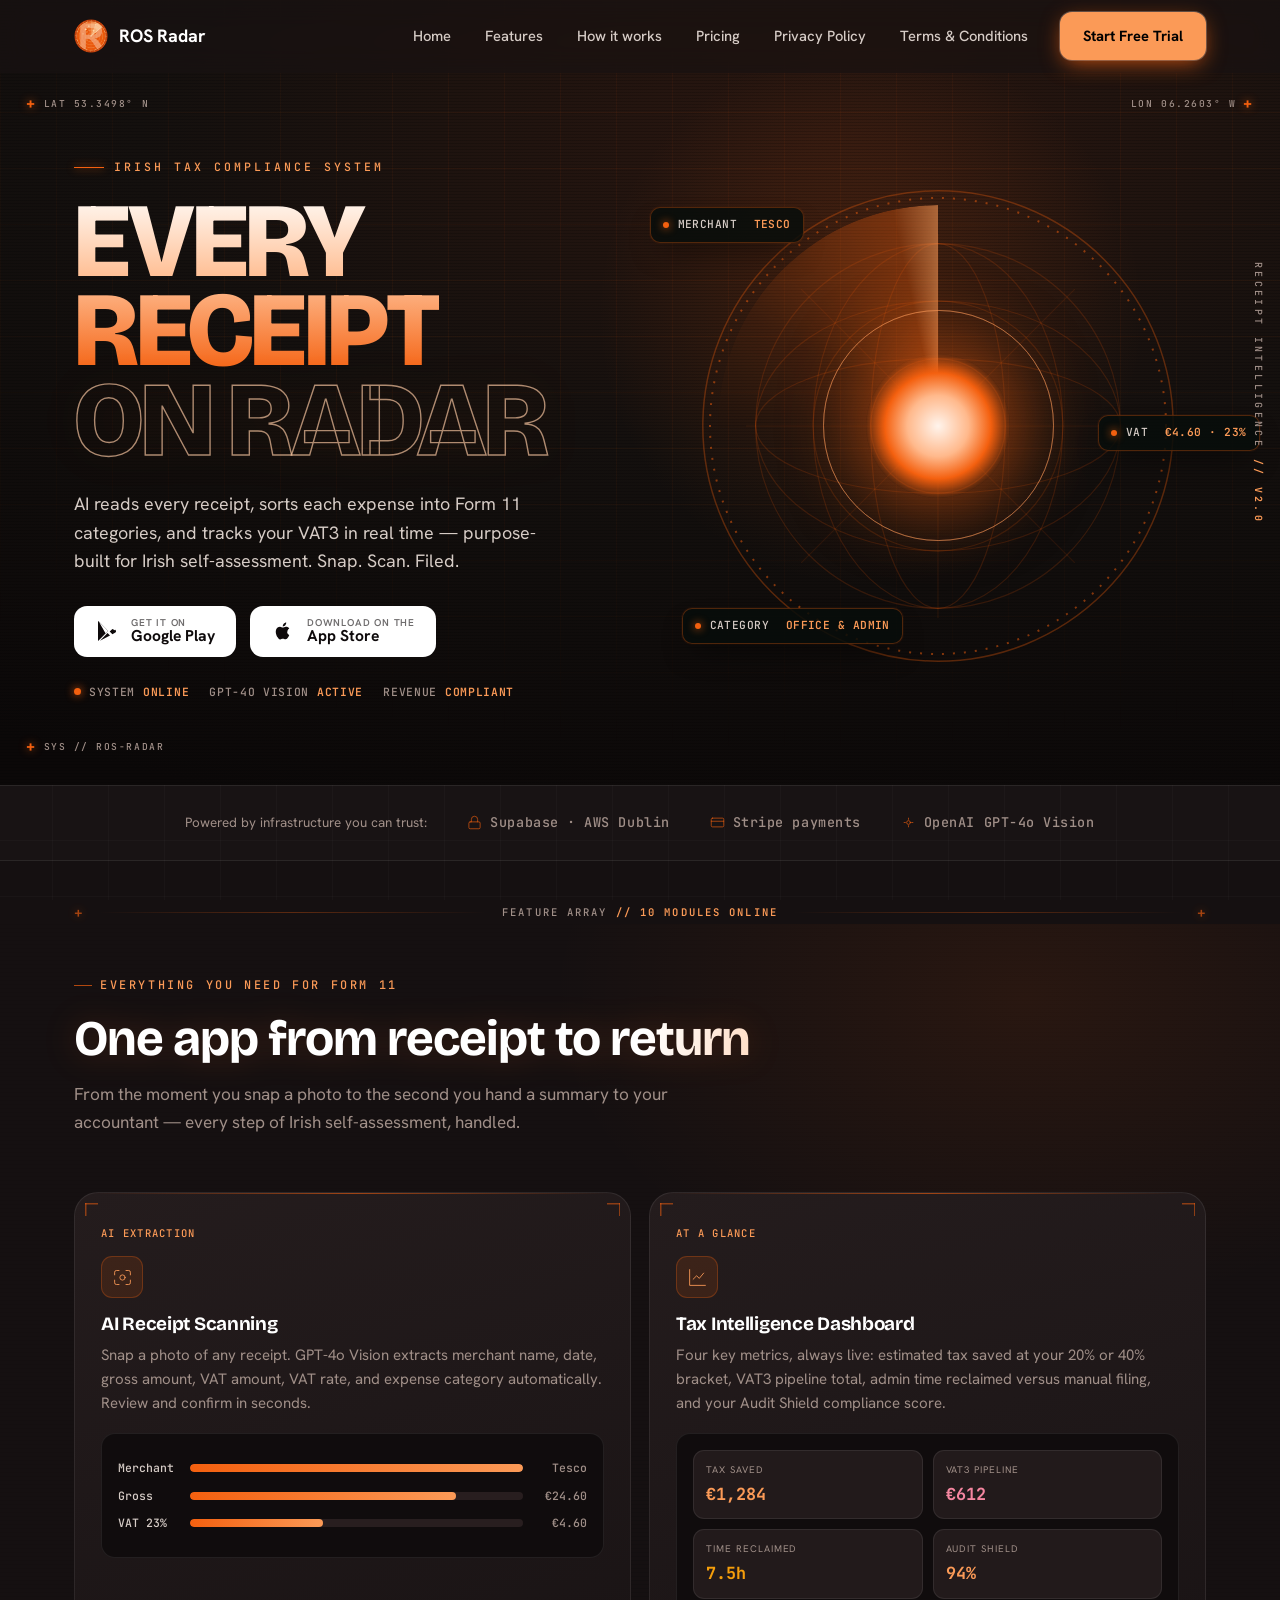
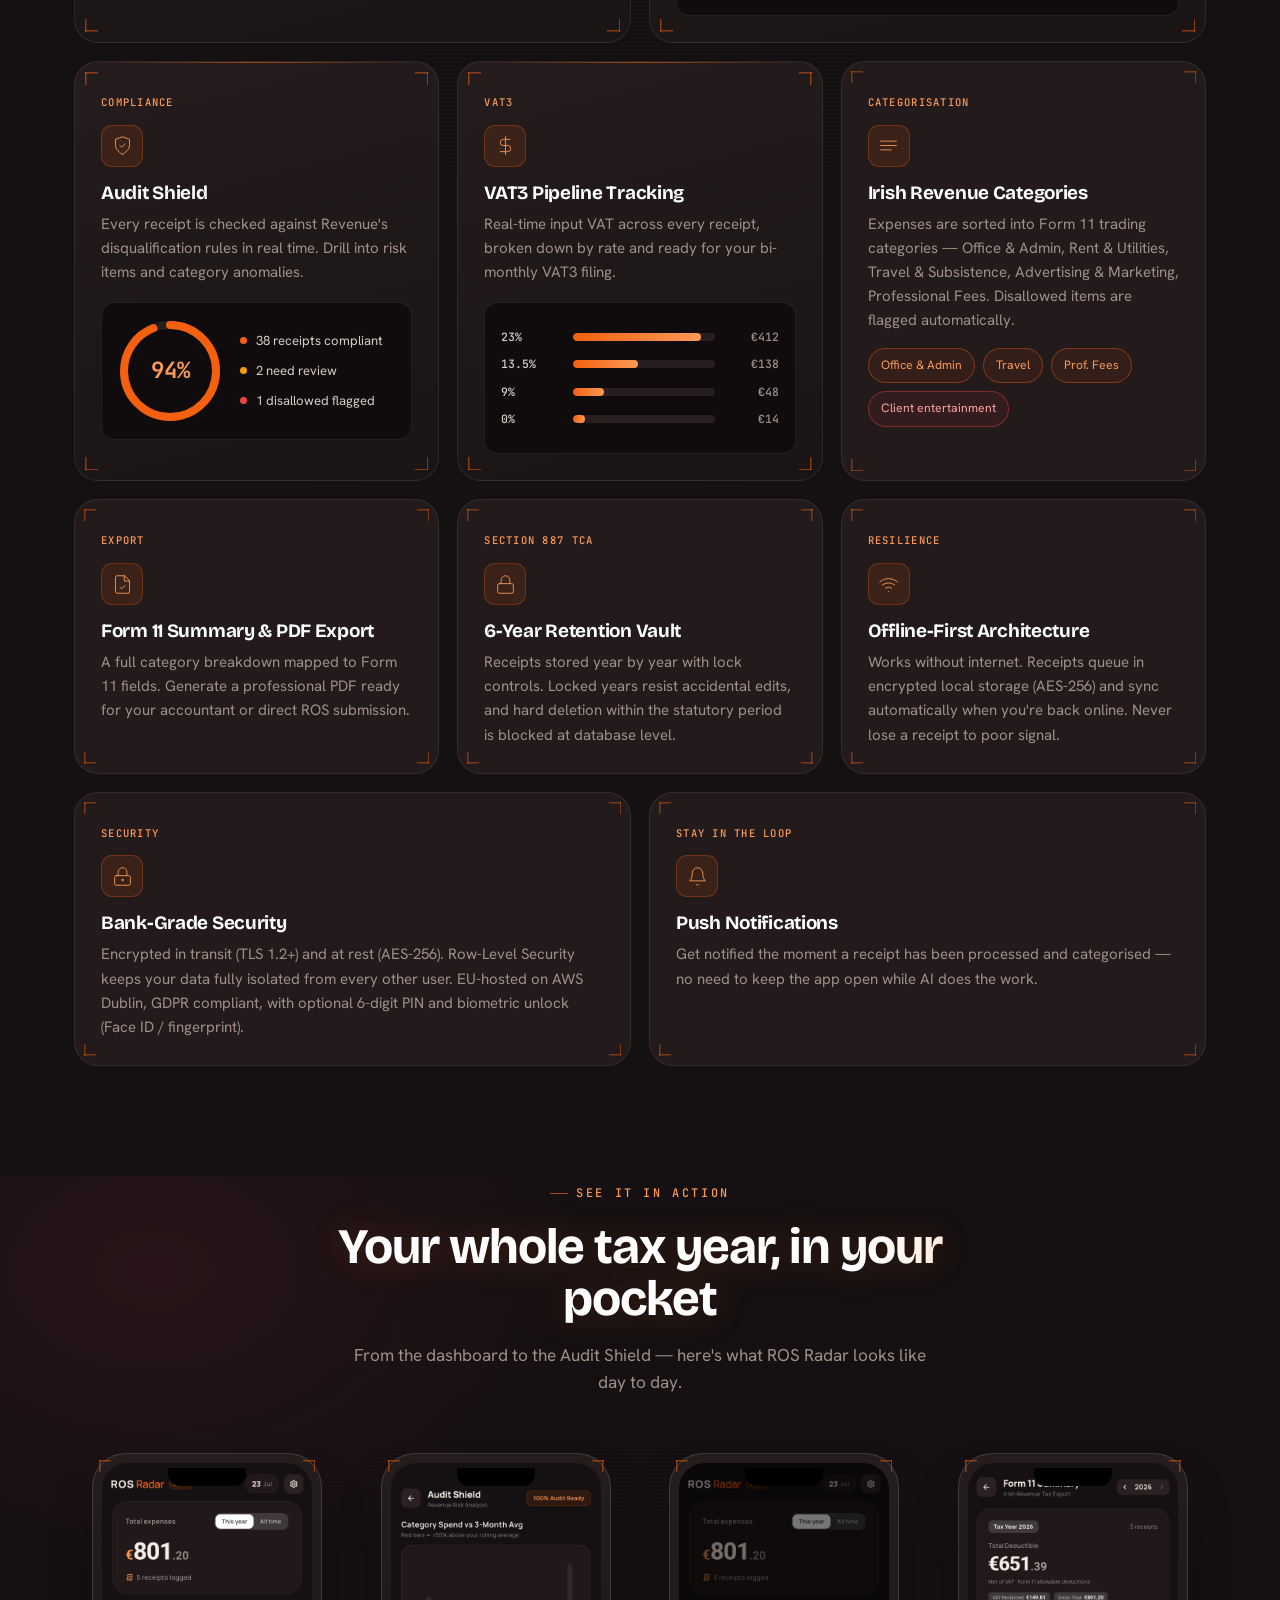
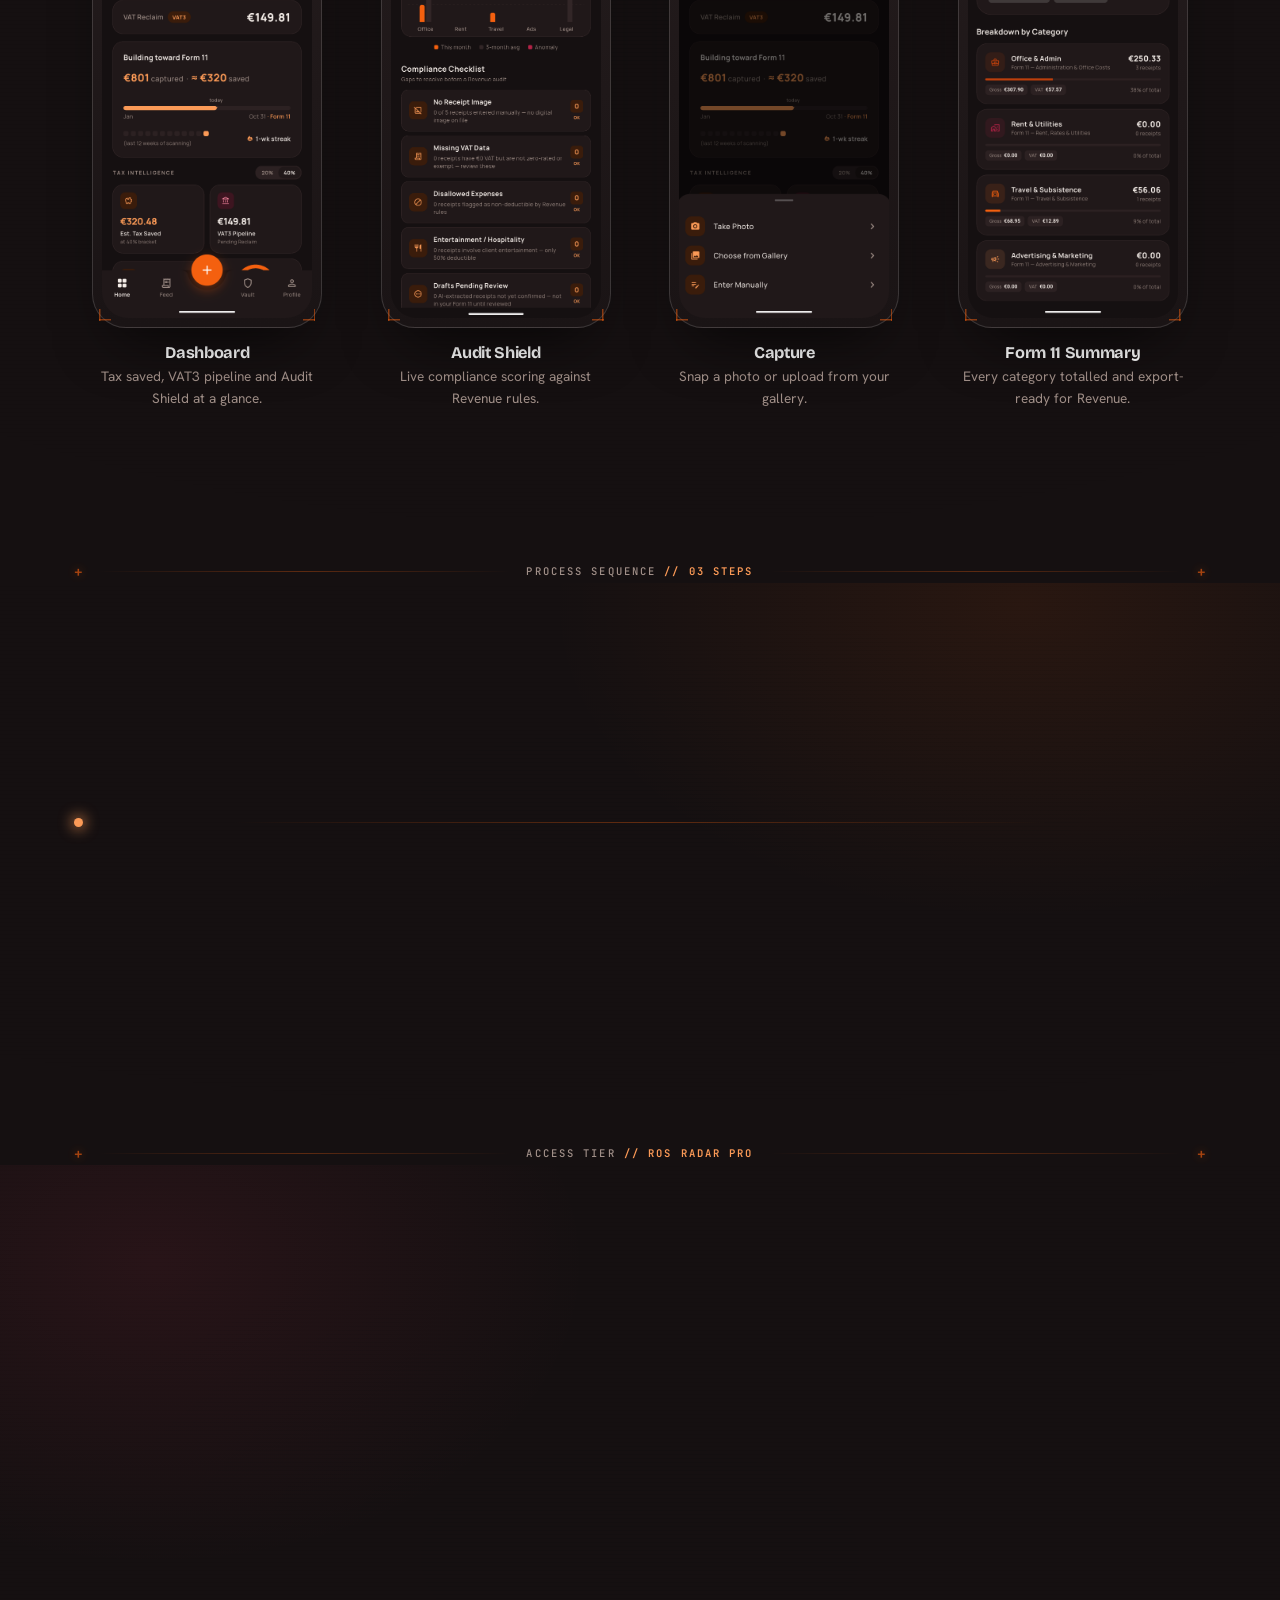
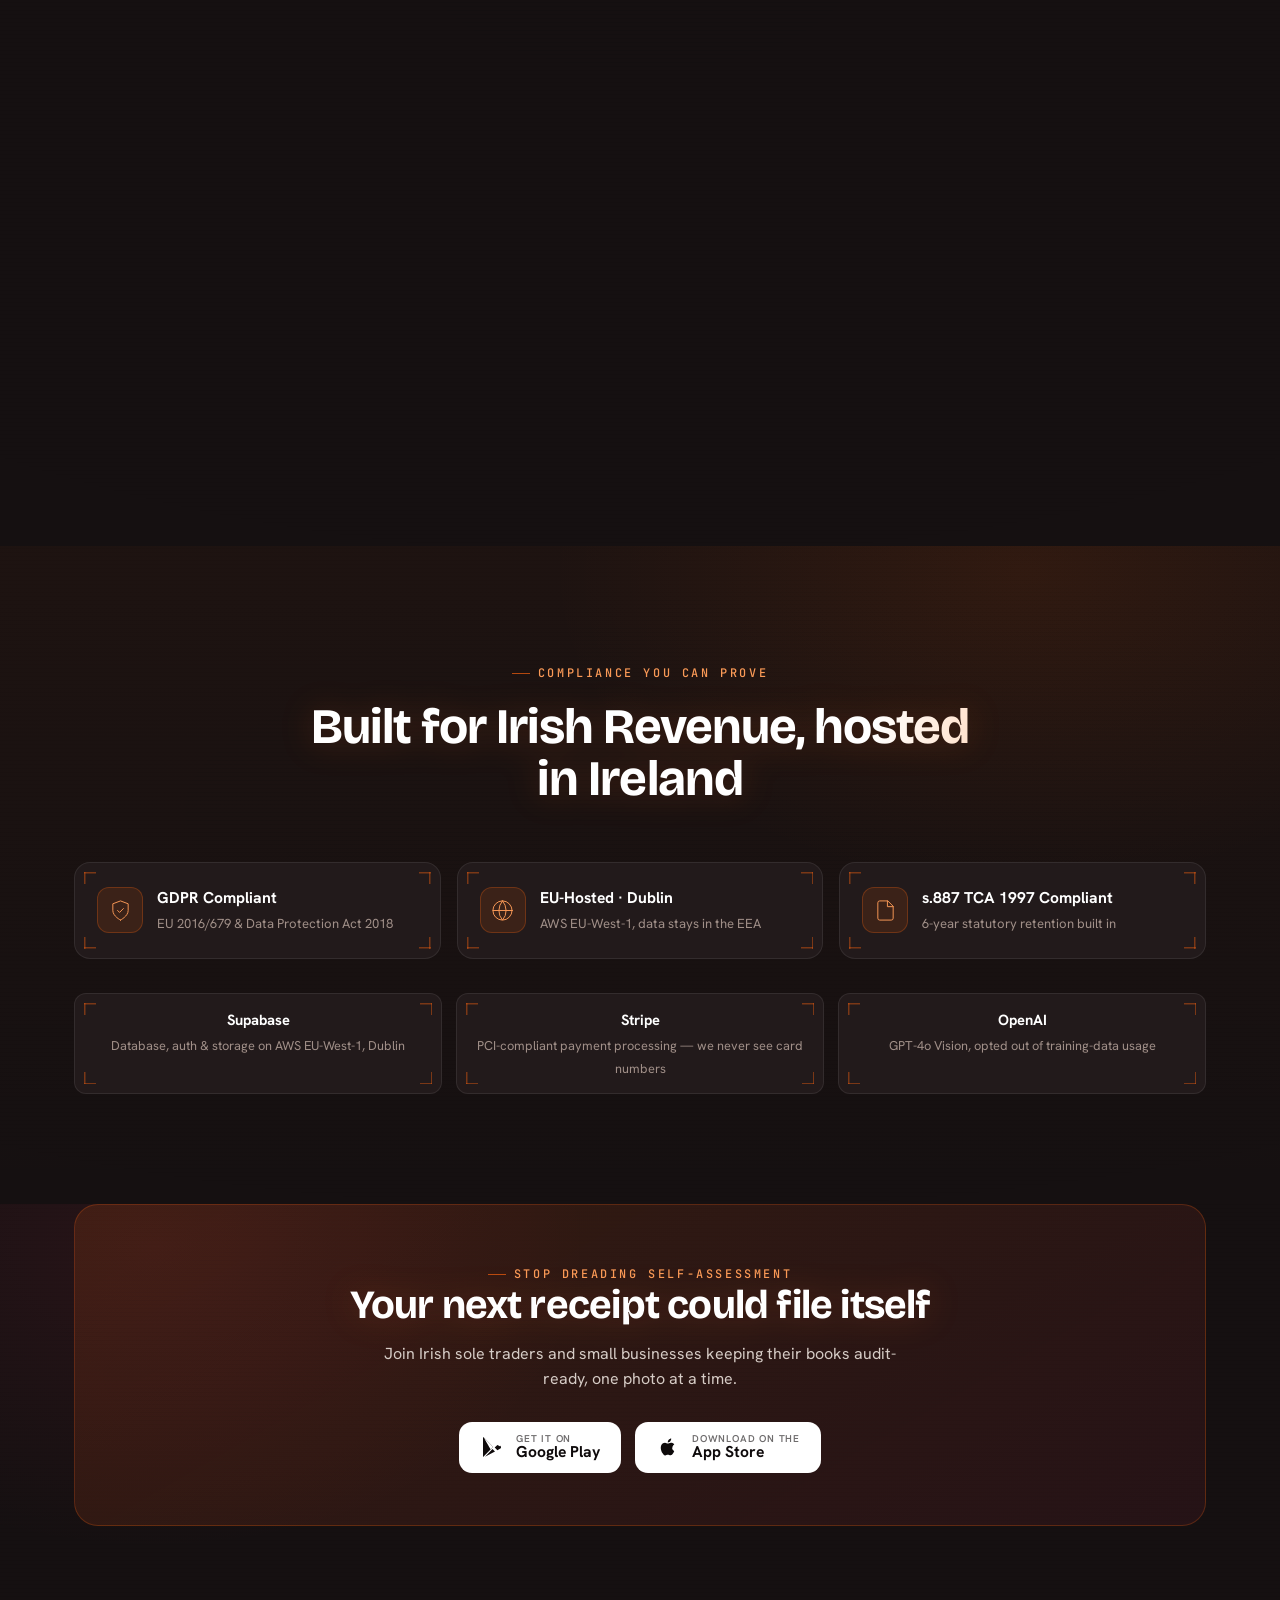
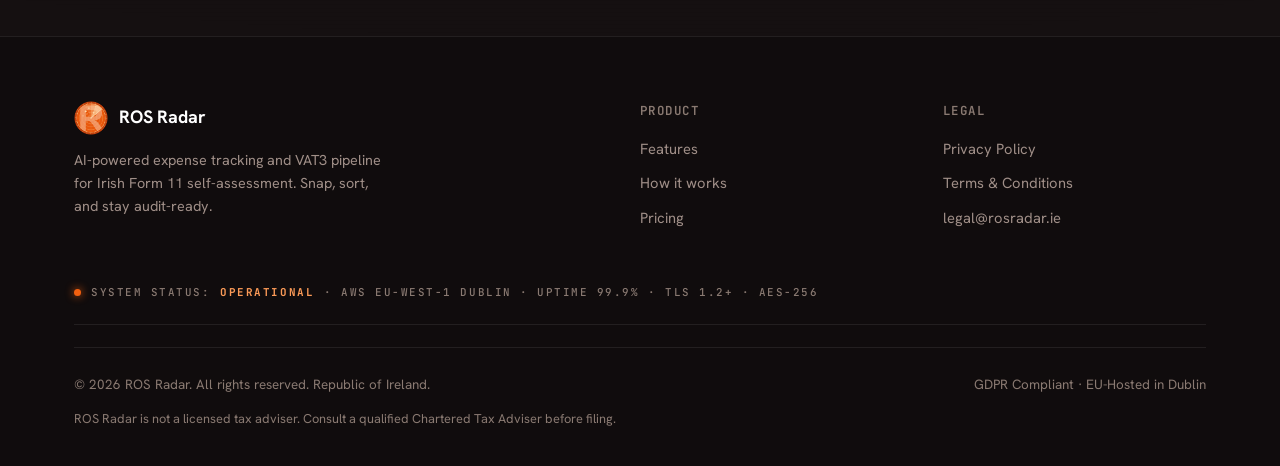
==== commit e088b700: "feat(showcase): add real app screenshots to phone-frame showcase Fills the four showcase slots with " ====
--- a/index.html
+++ b/index.html
@@ -799,11 +799,11 @@
       </div>
       <div class="shot reveal">
         <div class="shot-frame"><div class="shot-screen">
-          <img src="images/tax-preferences.png" alt="ROS Radar tax preferences and bracket settings" loading="lazy" onerror="this.style.display='none';this.nextElementSibling.style.display='flex'">
-          <div class="shot-ph" style="display:none"><svg viewBox="0 0 24 24" fill="none" stroke-linecap="round" stroke-linejoin="round"><circle cx="12" cy="12" r="3"/><path d="M19.4 15a1.65 1.65 0 0 0 .33 1.82l.06.06a2 2 0 1 1-2.83 2.83l-.06-.06a1.65 1.65 0 0 0-1.82-.33 1.65 1.65 0 0 0-1 1.51V21a2 2 0 0 1-4 0v-.09a1.65 1.65 0 0 0-1-1.51 1.65 1.65 0 0 0-1.82.33l-.06.06a2 2 0 1 1-2.83-2.83l.06-.06a1.65 1.65 0 0 0 .33-1.82 1.65 1.65 0 0 0-1.51-1H3a2 2 0 0 1 0-4h.09a1.65 1.65 0 0 0 1.51-1 1.65 1.65 0 0 0-.33-1.82l-.06-.06a2 2 0 1 1 2.83-2.83l.06.06a1.65 1.65 0 0 0 1.82.33H9a1.65 1.65 0 0 0 1-1.51V3a2 2 0 0 1 4 0v.09a1.65 1.65 0 0 0 1 1.51 1.65 1.65 0 0 0 1.82-.33l.06-.06a2 2 0 1 1 2.83 2.83l-.06.06a1.65 1.65 0 0 0-.33 1.82V9a1.65 1.65 0 0 0 1.51 1H21a2 2 0 0 1 0 4h-.09a1.65 1.65 0 0 0-1.51 1z"/></svg><span>tax-preferences.png</span></div>
+          <img src="images/tax-summary.png" alt="ROS Radar Form 11 tax summary with category breakdown" loading="lazy" onerror="this.style.display='none';this.nextElementSibling.style.display='flex'">
+          <div class="shot-ph" style="display:none"><svg viewBox="0 0 24 24" fill="none" stroke-linecap="round" stroke-linejoin="round"><path d="M14 2H6a2 2 0 0 0-2 2v16a2 2 0 0 0 2 2h12a2 2 0 0 0 2-2V8z"/><path d="M14 2v6h6"/><path d="M16 13H8"/><path d="M16 17H8"/><path d="M10 9H8"/></svg><span>tax-summary.png</span></div>
         </div></div>
-        <h3>Tax Preferences</h3>
-        <p>Set your bracket so estimates stay accurate.</p>
+        <h3>Form 11 Summary</h3>
+        <p>Every category totalled and export-ready for Revenue.</p>
       </div>
     </div>
   </div>
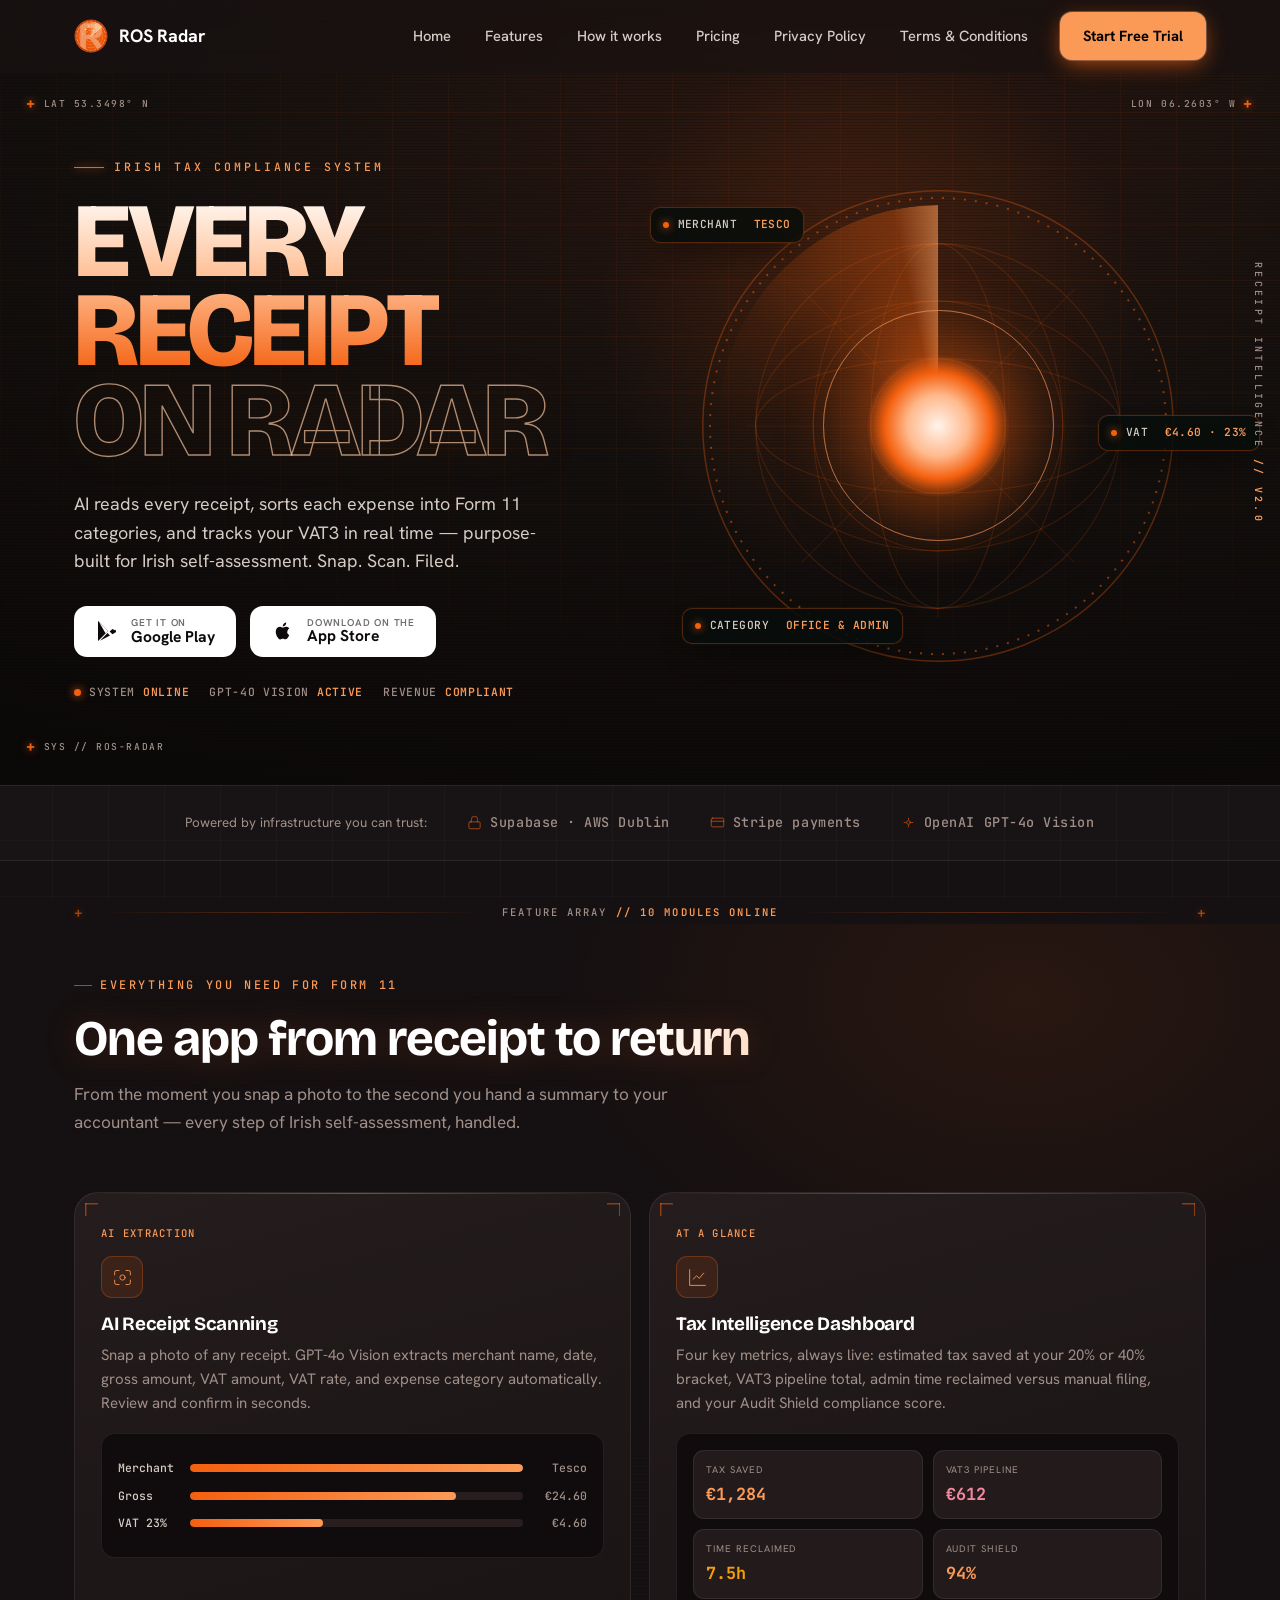
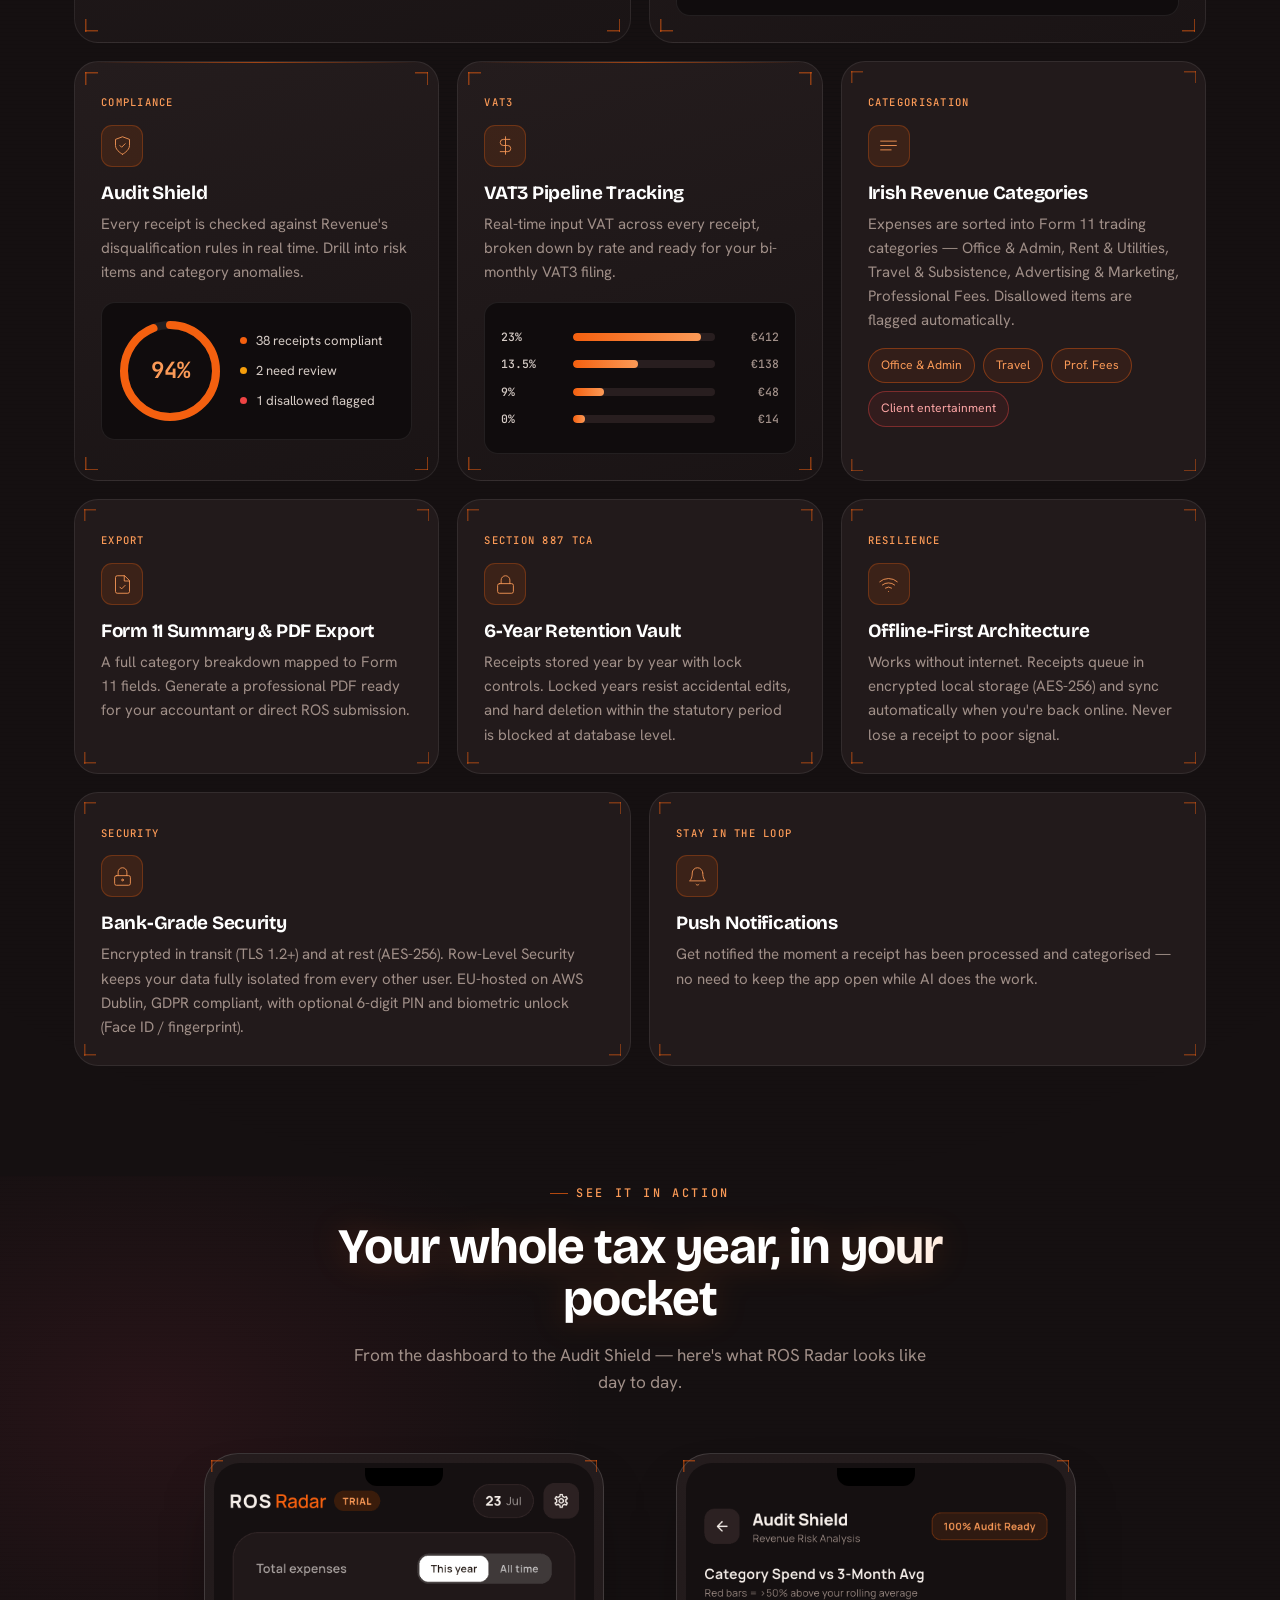
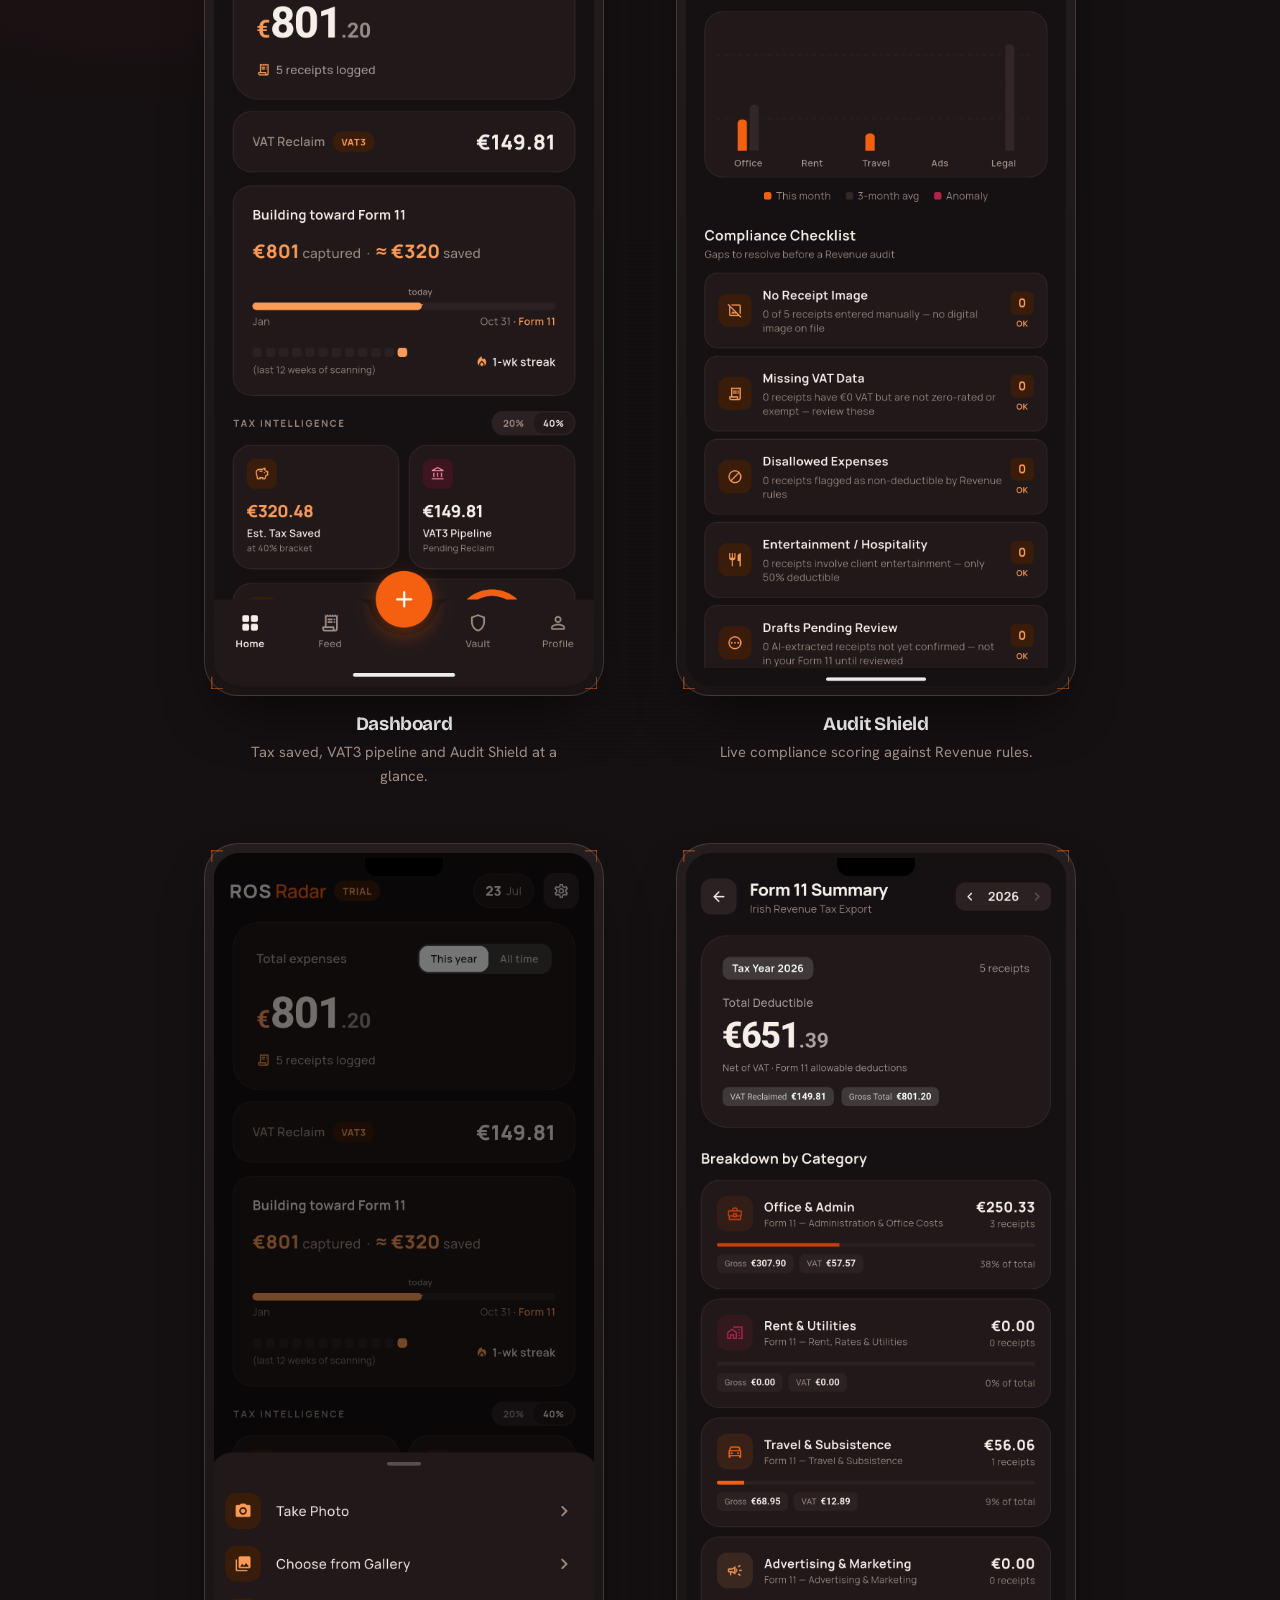
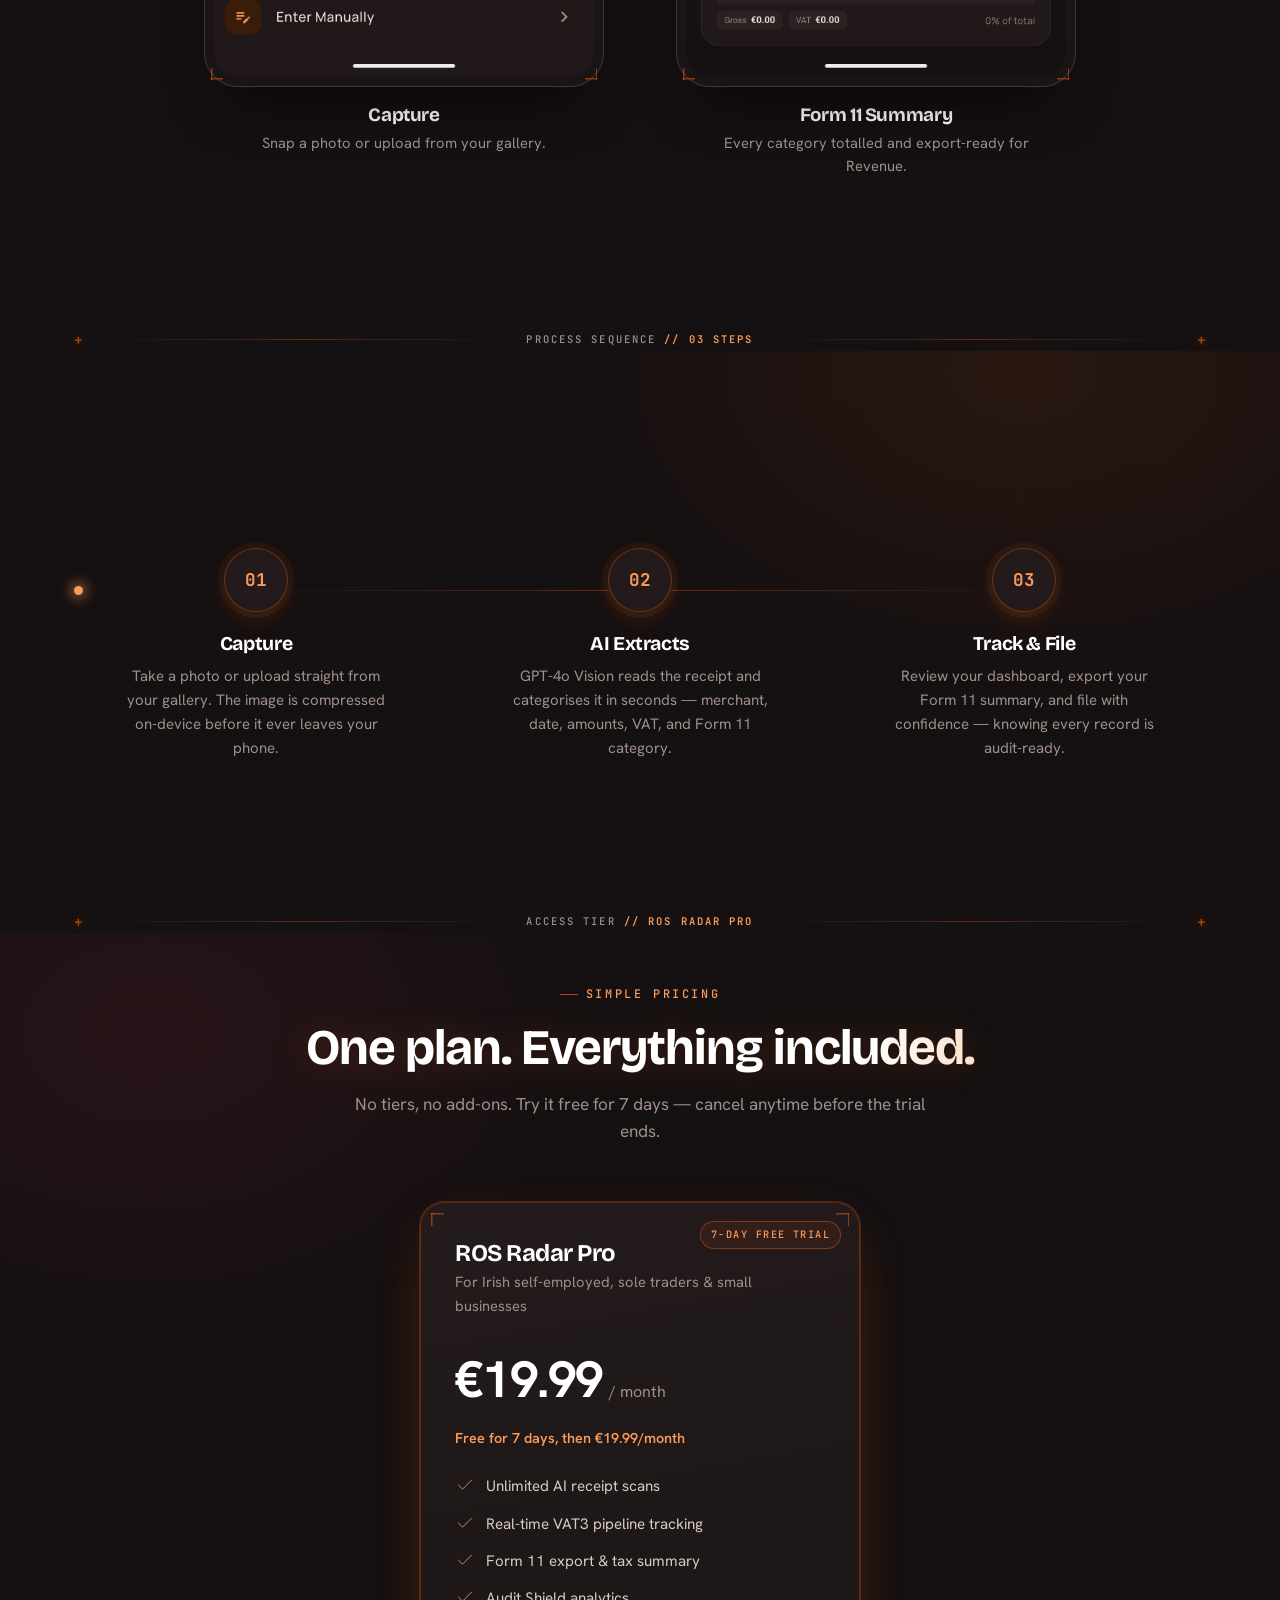
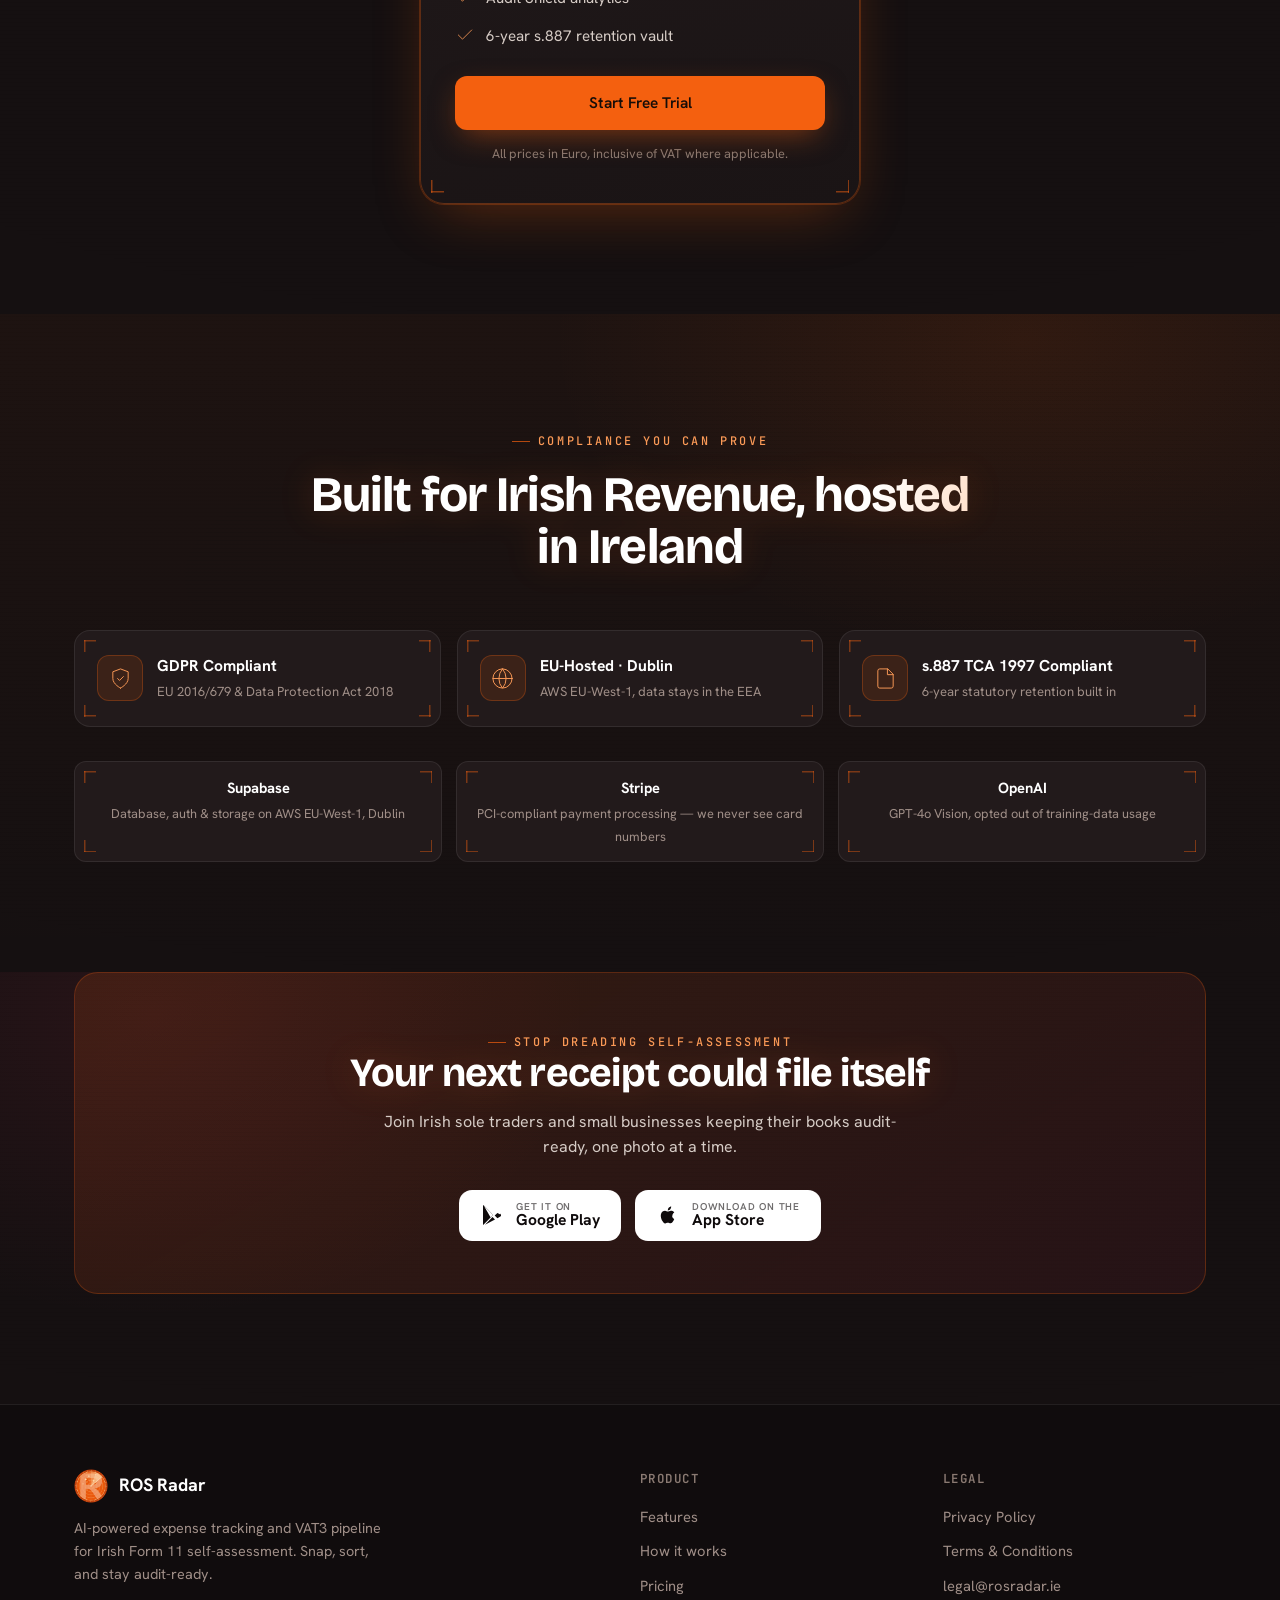
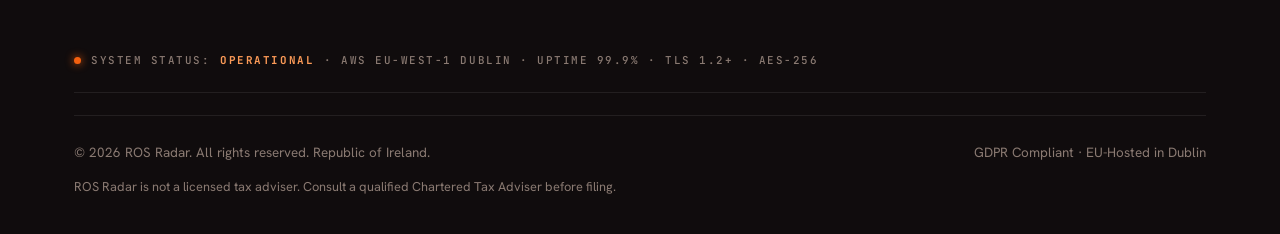
==== commit 725714a4: "style(showcase): enlarge phone frames so screenshot text is legible Drops the showcase from a 4-acro" ====
--- a/index.html
+++ b/index.html
@@ -270,11 +270,11 @@
 .chip.no{border-color:rgba(239,68,68,.4);color:#fca5a5;background:rgba(239,68,68,.08)}
 
 /* ---------- Screenshot showcase ---------- */
-.shots{display:grid;grid-template-columns:repeat(4,1fr);gap:22px;align-items:start}
+.shots{display:grid;grid-template-columns:repeat(2,1fr);gap:56px 44px;align-items:start;max-width:900px;margin:0 auto}
 .shot{text-align:center}
 .shot-frame{
   position:relative;border-radius:34px;background:linear-gradient(180deg,#241C1D,#1A1415);
-  border:1px solid var(--border-strong);padding:9px;margin:0 auto 16px;max-width:230px;
+  border:1px solid var(--border-strong);padding:9px;margin:0 auto 18px;max-width:400px;
   box-shadow:0 30px 60px -26px rgba(0,0,0,.7);transition:transform .3s ease,box-shadow .3s ease;
 }
 .shot:hover .shot-frame{transform:translateY(-6px);box-shadow:0 40px 70px -26px rgba(244,96,15,.28)}
@@ -284,10 +284,9 @@
 .shot-ph{position:absolute;inset:0;display:flex;flex-direction:column;align-items:center;justify-content:center;gap:10px;color:var(--faint);padding:20px;text-align:center}
 .shot-ph svg{width:30px;height:30px;stroke:var(--brand);opacity:.6}
 .shot-ph span{font-size:.74rem;font-family:var(--mono)}
-.shot h3{font-size:1.02rem;margin-bottom:5px}
-.shot p{color:var(--text-muted);font-size:.85rem;max-width:230px;margin:0 auto}
-@media(max-width:960px){.shots{grid-template-columns:repeat(2,1fr);gap:30px 22px}}
-@media(max-width:520px){.shots{grid-template-columns:1fr;gap:40px}}
+.shot h3{font-size:1.18rem;margin-bottom:6px}
+.shot p{color:var(--text-muted);font-size:.92rem;max-width:340px;margin:0 auto}
+@media(max-width:840px){.shots{grid-template-columns:1fr;gap:48px;max-width:420px}}
 
 /* ---------- How it works ---------- */
 .steps{display:grid;grid-template-columns:repeat(3,1fr);gap:20px;position:relative}
